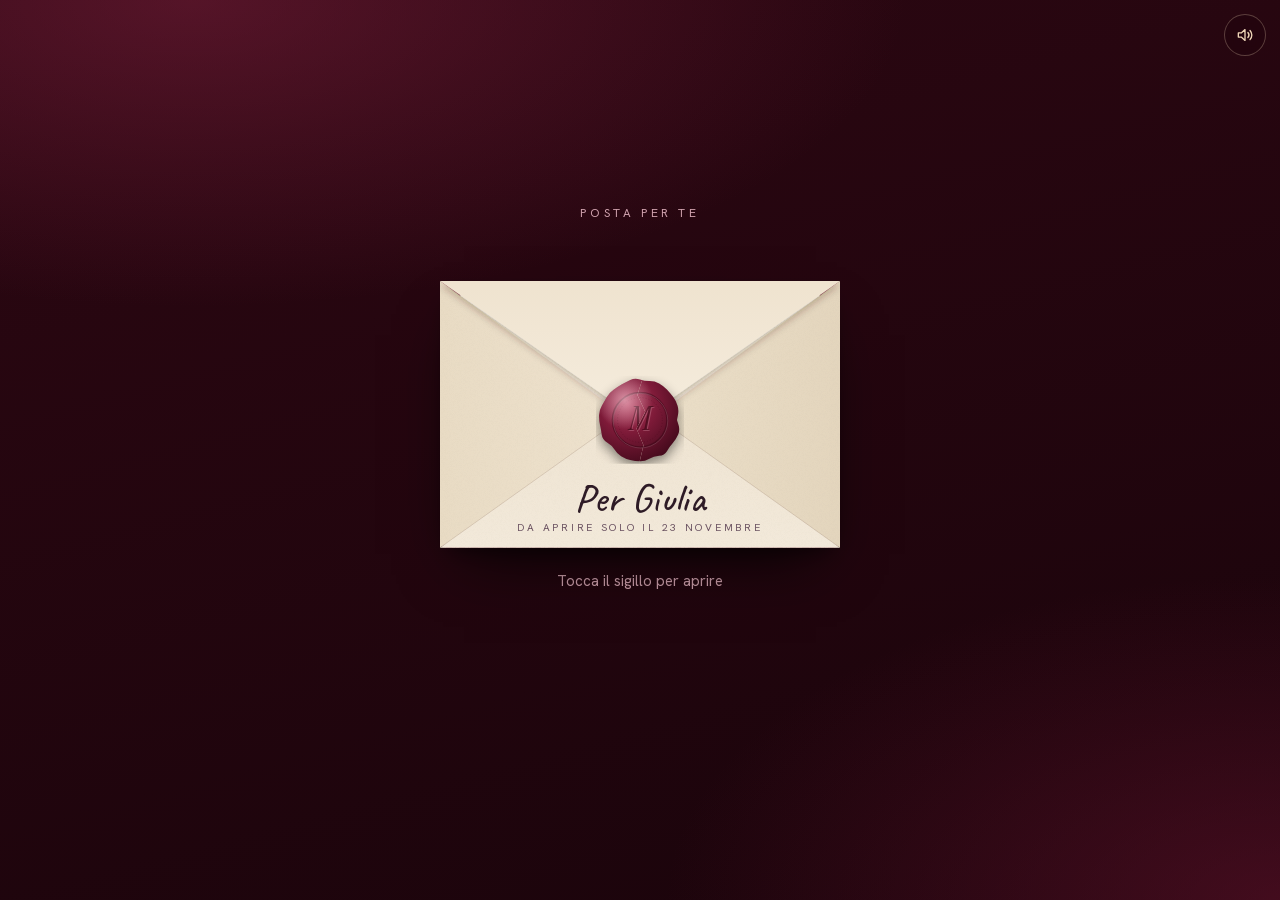
==== cartolina/index.html @ 6e70c39a "Pubblica La cartolina che si apre (prima meta: Santorini) Busta con ceralacca e conto alla rovescia," ====
<!doctype html>
<html lang="it">
<head>
<meta charset="utf-8">
<meta name="viewport" content="width=device-width,initial-scale=1,viewport-fit=cover">
<title>La cartolina che si apre</title>
<meta name="description" content="Una busta chiusa, con il tuo nome sopra. Si apre con un tocco, quando è il momento.">
<meta property="og:title" content="Per te, una busta chiusa">
<meta property="og:description" content="Dentro c'è una sorpresa. Si apre con un tocco, quando è il momento.">
<meta property="og:type" content="website">
<meta property="og:url" content="https://lindabs.github.io/lbs/cartolina/">
<meta property="og:image" content="https://lindabs.github.io/lbs/cartolina/anteprima.jpg">
<meta property="og:image:width" content="1200">
<meta property="og:image:height" content="630">
<meta name="twitter:card" content="summary_large_image">
<meta name="theme-color" content="#22050e">
<meta name="claude:viewport-fit-sides" content="cover">
<link rel="icon" href="data:image/svg+xml,%3Csvg%20xmlns%3D%22http%3A%2F%2Fwww.w3.org%2F2000%2Fsvg%22%20viewBox%3D%220%200%2064%2064%22%3E%3Ccircle%20cx%3D%2232%22%20cy%3D%2232%22%20r%3D%2228%22%20fill%3D%22%236b1430%22%2F%3E%3Ctext%20x%3D%2232%22%20y%3D%2242%22%20font-family%3D%22Georgia%2Cserif%22%20font-style%3D%22italic%22%20font-size%3D%2230%22%20fill%3D%22%23efd6b8%22%20text-anchor%3D%22middle%22%3EL%3C%2Ftext%3E%3C%2Fsvg%3E">
<style>[hidden]{display:none!important}img{max-width:100%}:root{padding-top:env(safe-area-inset-top,0px);padding-bottom:env(safe-area-inset-bottom,0px)}</style>
<!--
  LA CARTOLINA CHE SI APRE · un'esperienza di LBS
  Tutto ciò che si personalizza è nell'oggetto CARTOLINA, all'inizio dello script in fondo alla pagina.
  Prova del conto alla rovescia: aggiungi ?attesa all'indirizzo (es. .../cartolina/?attesa).
  I caratteri sono ospitati nella cartella caratteri/: la pagina non contatta nessun server esterno.
-->
</head>
<body>
<style>
/* Layout: un tavolo bordeaux su cui accadono tre scene, una alla volta: la busta con la ceralacca, il foglio degli indizi, la cartolina che si gira (e sotto, il taccuino del viaggio). Un solo aspetto, scuro e caldo, come gli altri lavori LBS. */
@font-face { font-family: "Instrument Serif"; font-style: normal; font-weight: 400; font-display: swap; src: url(caratteri/instrument-serif.woff2) format("woff2"); }
@font-face { font-family: "Instrument Serif"; font-style: italic; font-weight: 400; font-display: swap; src: url(caratteri/instrument-serif-corsivo.woff2) format("woff2"); }
@font-face { font-family: "Hanken Grotesk"; font-style: normal; font-weight: 400 600; font-display: swap; src: url(caratteri/hanken-grotesk.woff2) format("woff2"); }
@font-face { font-family: "Caveat"; font-style: normal; font-weight: 400 700; font-display: swap; src: url(caratteri/caveat.woff2) format("woff2"); }
@font-face { font-family: "Josefin Sans"; font-style: normal; font-weight: 300 700; font-display: swap; src: url(caratteri/josefin-sans.woff2) format("woff2"); }
@font-face { font-family: "GFS Didot"; font-style: normal; font-weight: 400; font-display: swap; src: url(caratteri/gfs-didot-greco.woff2) format("woff2"); unicode-range: U+0370-03FF, U+1F00-1FFF; }

:root {
  --tavolo: #22050e;
  --vino: #6b1430;
  --vino-hi: #8f2647;
  --champagne: #efd6b8;
  --avorio: #fbf1f2;
  --tenue: #cfa1ad;
  --carta: #f3e9d8;
  --carta-scura: #e4d5bd;
  --inchiostro: #2e1b26;
  --inchiostro-2: #6a5160;
  --timbro: #5a1a2c;
  --egeo: #1f4e9c;
  --f-display: "Instrument Serif", "Didot", Georgia, serif;
  --f-corpo: "Hanken Grotesk", "Helvetica Neue", Arial, sans-serif;
  --f-mano: "Caveat", "Segoe Print", "Bradley Hand", cursive;
  --f-manifesto: "Josefin Sans", "Futura", "Century Gothic", sans-serif;
  --f-greco: "GFS Didot", "Didot", Georgia, serif;
  --grana: none;
  color-scheme: dark;
}
* { box-sizing: border-box; }
html, body, main { height: 100%; }
html { background: var(--tavolo); }
body {
  margin: 0;
  background:
    radial-gradient(90% 55% at 15% 0%, rgba(143, 38, 71, .42), transparent 62%),
    radial-gradient(80% 60% at 100% 100%, rgba(107, 20, 48, .5), transparent 60%),
    linear-gradient(165deg, #2c0712 0%, #1a040b 100%) fixed,
    var(--tavolo);
  color: var(--avorio);
  font-family: var(--f-corpo);
  font-size: 17px;
  line-height: 1.55;
  -webkit-tap-highlight-color: transparent;
  overflow-x: hidden;
}
button { font: inherit; color: inherit; cursor: pointer; }
p { margin: 0; }
h1, h2, h3 { font-family: var(--f-display); font-weight: 400; margin: 0; line-height: 1.05; text-wrap: balance; }
.nascosto { position: absolute; width: 1px; height: 1px; overflow: hidden; clip: rect(0 0 0 0); white-space: nowrap; }
:focus-visible { outline: 2px solid var(--champagne); outline-offset: 4px; border-radius: 6px; }

/* ---------- Scene ---------- */
.scena {
  min-height: 100%;
  display: none;
  flex-direction: column; align-items: center; justify-content: center; gap: 22px;
  padding-left: max(16px, env(safe-area-inset-left, 0px));
  padding-right: max(16px, env(safe-area-inset-right, 0px));
  padding-block: 64px 40px;
  text-align: center;
}
.scena.attiva { display: flex; animation: entra .7s cubic-bezier(.2, .7, .2, 1) both; }
.scena.esce { animation: esce .45s ease-in both; }
@keyframes entra { from { opacity: 0; transform: translateY(18px); } }
@keyframes esce { to { opacity: 0; transform: translateY(-14px); } }

.occhiello { font-size: 12px; letter-spacing: .3em; text-transform: uppercase; color: var(--tenue); }
.suggerimento { font-size: 15px; color: var(--tenue); display: inline-flex; align-items: center; gap: 8px; min-height: 24px; }
.suggerimento svg { width: 18px; height: 18px; flex: none; }
.pulsa { animation: pulsa 2.4s ease-in-out infinite; }
@keyframes pulsa { 50% { opacity: .45; } }

/* Interruttore audio */
.audio {
  position: fixed; z-index: 30;
  top: calc(env(safe-area-inset-top, 0px) + 14px);
  right: calc(env(safe-area-inset-right, 0px) + 14px);
  width: 42px; height: 42px; border-radius: 50%;
  border: 1px solid rgba(239, 214, 184, .28); background: rgba(34, 5, 14, .55);
  display: grid; place-items: center; color: var(--champagne);
  -webkit-backdrop-filter: blur(6px); backdrop-filter: blur(6px);
}
.audio svg { width: 20px; height: 20px; }
.audio .off { display: none; }
.audio[aria-pressed="false"] .on { display: none; }
.audio[aria-pressed="false"] .off { display: block; }

/* ---------- Scena 1: la busta ---------- */
.busta-wrap { width: min(86vw, 400px); perspective: 1400px; margin-top: 4vh; }
.busta { position: relative; width: 100%; aspect-ratio: 3 / 2; transform-style: preserve-3d; }
.busta.trema { animation: trema .5s ease-in-out; }
@keyframes trema { 20% { transform: rotate(-1.6deg); } 40% { transform: rotate(1.4deg); } 60% { transform: rotate(-.9deg); } 80% { transform: rotate(.5deg); } }
.busta-fondo {
  position: absolute; inset: 0; border-radius: 5px;
  background:
    repeating-linear-gradient(45deg, rgba(239, 214, 184, .14) 0 2px, transparent 2px 9px),
    repeating-linear-gradient(-45deg, rgba(239, 214, 184, .14) 0 2px, transparent 2px 9px),
    linear-gradient(180deg, #7a1a37, #4d0c1f);
  box-shadow: 0 30px 60px -24px rgba(0, 0, 0, .85), 0 10px 20px -10px rgba(0, 0, 0, .6);
}
.lettera {
  position: absolute; left: 5%; right: 5%; top: 5%; height: 90%; z-index: 2;
  background: var(--grana), linear-gradient(180deg, #fbf5ea, var(--carta));
  border-radius: 3px; color: var(--inchiostro);
  display: grid; align-content: start; justify-items: center; padding-top: 9%;
  transition: transform 1s cubic-bezier(.3, .7, .2, 1);
  box-shadow: 0 -2px 8px rgba(0, 0, 0, .15);
}
.lettera strong { font-family: var(--f-display); font-style: italic; font-weight: 400; font-size: clamp(30px, 9vw, 40px); line-height: 1; }
.lettera span { font-size: 11px; letter-spacing: .28em; text-transform: uppercase; color: var(--inchiostro-2); margin-top: 8px; }
.busta-tasca, .lembo svg { position: absolute; inset: 0; width: 100%; height: 100%; overflow: visible; }
.busta-tasca { z-index: 3; }
.busta-nome {
  position: absolute; z-index: 4; left: 0; right: 0; bottom: 11%;
  font-family: var(--f-mano); font-size: clamp(30px, 9vw, 40px); line-height: 1; color: var(--inchiostro); font-weight: 500;
  transition: opacity .4s;
}
.busta-data {
  position: absolute; z-index: 4; left: 0; right: 0; bottom: 4.5%;
  font-size: 10.5px; letter-spacing: .26em; text-transform: uppercase; color: var(--inchiostro-2);
  transition: opacity .4s;
}
.busta-grana { position: absolute; inset: 0; z-index: 5; pointer-events: none; border-radius: 5px; background: var(--grana); mix-blend-mode: multiply; opacity: .55; }
.lembo { position: absolute; left: 0; right: 0; top: 0; height: 52%; z-index: 6; transform-origin: 50% 0; transform-style: preserve-3d; transition: transform .8s cubic-bezier(.5, 0, .25, 1); }
.lembo svg { backface-visibility: hidden; -webkit-backface-visibility: hidden; }
.lembo .retro-lembo { transform: rotateX(180deg); }
.busta.aperta .lembo { transform: rotateX(180deg); }
.busta.dentro .lembo { z-index: 1; }
.busta.dentro .busta-nome, .busta.dentro .busta-data { opacity: 0; }
.busta.esce .lettera { transform: translateY(-62%); }
.sigillo {
  position: absolute; z-index: 8; left: 50%; top: 52%; width: 22%; aspect-ratio: 1;
  transform: translate(-50%, -50%); border: 0; padding: 0; background: none; border-radius: 50%;
}
.sigillo .meta-s { position: absolute; inset: 0; transition: transform .7s cubic-bezier(.4, 0, .6, 1), opacity .7s; }
.sigillo .meta-s svg { width: 100%; height: 100%; display: block; filter: drop-shadow(0 5px 6px rgba(0, 0, 0, .45)); }
.sigillo .sx { clip-path: polygon(0 0, 54% 0, 47% 22%, 56% 41%, 46% 60%, 54% 79%, 49% 100%, 0 100%); }
.sigillo .dx { clip-path: polygon(54% 0, 100% 0, 100% 100%, 49% 100%, 54% 79%, 46% 60%, 56% 41%, 47% 22%); }
.sigillo:not(:disabled):hover .meta-s, .sigillo:focus-visible .meta-s { transform: scale(1.04); }
.sigillo.rotto .sx { transform: translate(-30%, 60%) rotate(-28deg); opacity: 0; }
.sigillo.rotto .dx { transform: translate(30%, 70%) rotate(24deg); opacity: 0; }
.sigillo.trema { animation: sigillo-no .45s ease-in-out; }
@keyframes sigillo-no { 25% { transform: translate(-50%, -50%) rotate(-9deg); } 75% { transform: translate(-50%, -50%) rotate(7deg); } }
.busta-sotto { min-height: 150px; display: grid; justify-items: center; align-content: start; gap: 12px; }
.attesa { display: grid; gap: 14px; justify-items: center; }
.attesa-titolo { font-family: var(--f-display); font-style: italic; font-size: 26px; color: var(--champagne); }
.conto { display: flex; gap: 6px; font-variant-numeric: tabular-nums; }
.conto div { display: grid; gap: 2px; min-width: 64px; }
.conto b { font-family: var(--f-display); font-weight: 400; font-size: 42px; line-height: 1; color: var(--avorio); }
.conto small { font-size: 10.5px; letter-spacing: .24em; text-transform: uppercase; color: var(--tenue); }
.conto i { font-style: normal; font-family: var(--f-display); font-size: 34px; color: rgba(239, 214, 184, .35); align-self: start; line-height: 1.1; }
.attesa-nota { max-width: 30ch; font-size: 15px; color: var(--tenue); text-wrap: balance; min-height: 3em; }

/* ---------- Scena 2: il foglio degli indizi ---------- */
.foglio {
  position: relative; width: min(100%, 440px);
  background: var(--grana), linear-gradient(180deg, #fbf5ea, var(--carta));
  color: var(--inchiostro); border-radius: 4px;
  padding: 30px 24px 26px;
  box-shadow: 0 30px 60px -28px rgba(0, 0, 0, .85), 0 2px 0 rgba(255, 255, 255, .5) inset;
  display: grid; grid-template-columns: minmax(0, 1fr); gap: 18px; justify-items: center;
}
.foglio .occhiello { color: var(--inchiostro-2); }
.foglio h2 { font-size: clamp(34px, 10vw, 46px); }
.foglio p { max-width: 34ch; text-wrap: pretty; }
.foglio .testo-grande { font-family: var(--f-display); font-size: 22px; line-height: 1.3; }
.tappe { display: flex; gap: 8px; justify-content: center; }
.tappe span { width: 9px; height: 9px; border-radius: 50%; border: 1px solid var(--inchiostro-2); transition: background .4s, transform .4s; }
.tappe span.fatta { background: var(--vino); border-color: var(--vino); }
.tappe span.ora { transform: scale(1.35); border-color: var(--vino); }
.passo { display: grid; gap: 18px; justify-items: center; width: 100%; }
.passo.entra { animation: entra .6s cubic-bezier(.2, .7, .2, 1) both; }
.svela { display: grid; gap: 8px; justify-items: center; opacity: 0; transform: translateY(8px); transition: opacity .7s, transform .7s; min-height: 4.6em; }
.svela.visto { opacity: 1; transform: none; }
.svela .nota { font-size: 14px; color: var(--inchiostro-2); font-style: italic; }
.btn {
  border: 0; border-radius: 999px; padding: 14px 26px; min-height: 48px;
  background: linear-gradient(115deg, #4d0c1f, var(--vino) 40%, var(--vino-hi) 60%, #5a1026);
  color: var(--champagne); font-weight: 500; letter-spacing: .02em;
  box-shadow: 0 10px 24px -12px rgba(60, 8, 22, .9), 0 1px 0 rgba(255, 220, 232, .25) inset;
  transition: transform .2s, opacity .4s;
}
.btn:active { transform: scale(.97); }
.btn:disabled { opacity: 0; pointer-events: none; }
.btn-testo { border: 0; background: none; padding: 8px 6px; font-size: 14px; color: var(--inchiostro-2); text-decoration: underline; text-underline-offset: 4px; text-decoration-thickness: 1px; }
.scena .btn-testo { color: var(--tenue); }
.foglio .btn-testo { color: var(--inchiostro-2); }

/* Profumo: la carta da strofinare */
.gratta { position: relative; width: 100%; height: 150px; border-radius: 6px; overflow: hidden; background: linear-gradient(180deg, #fff8e8, #f6ecd3); box-shadow: inset 0 0 0 1px rgba(46, 27, 38, .12); }
.gratta-sotto { position: absolute; inset: 0; display: grid; place-items: center; padding: 12px; font-family: var(--f-display); font-style: italic; font-size: 30px; line-height: 1.1; color: var(--vino); text-wrap: balance; }
.gratta canvas { position: absolute; inset: 0; width: 100%; height: 100%; touch-action: none; cursor: grab; transition: opacity .8s; }
.gratta.finito canvas { opacity: 0; pointer-events: none; }

/* Suono: il cerchio da toccare */
.ascolta { position: relative; width: 150px; height: 150px; border-radius: 50%; border: 0; padding: 0; background: radial-gradient(circle at 38% 32%, #2f63b4, var(--egeo) 55%, #12306a); color: #fbf1e3; display: grid; place-items: center; box-shadow: 0 16px 30px -14px rgba(18, 48, 106, .9); }
.ascolta svg { width: 54px; height: 54px; }
.ascolta .onda { position: absolute; inset: 0; border-radius: 50%; border: 2px solid rgba(31, 78, 156, .5); opacity: 0; pointer-events: none; }
.ascolta.suona .onda { animation: onda 2.4s ease-out infinite; }
.ascolta.suona .onda:nth-child(2) { animation-delay: .8s; }
.ascolta.suona .onda:nth-child(3) { animation-delay: 1.6s; }
@keyframes onda { from { transform: scale(1); opacity: .9; } to { transform: scale(1.45); opacity: 0; } }
.ascolta-nota { font-size: 13px; color: var(--inchiostro-2); }

/* Colore: il ventaglio di campioni */
.ventaglio { position: relative; width: 100%; height: 230px; border: 0; background: none; padding: 0; }
.campione {
  position: absolute; left: 50%; bottom: 8px; width: 96px; height: 184px; margin-left: -48px;
  background: #fffaf0; border-radius: 6px; padding: 6px 6px 0;
  box-shadow: 0 8px 18px -8px rgba(46, 27, 38, .55), 0 0 0 1px rgba(46, 27, 38, .08);
  transform-origin: 50% 92%;
  transition: transform .9s cubic-bezier(.3, 1.3, .4, 1);
  display: grid; grid-template-rows: 1fr auto;
}
.campione i { display: block; border-radius: 3px; }
.campione span { font-size: 11px; line-height: 1.25; letter-spacing: .06em; color: var(--inchiostro); padding: 8px 2px 10px; text-align: left; }
.campione span small { display: block; font-size: 9px; letter-spacing: .18em; text-transform: uppercase; color: var(--inchiostro-2); }
.ventaglio .campione:nth-child(1) { transform: rotate(-3deg); }
.ventaglio .campione:nth-child(2) { transform: rotate(1deg); }
.ventaglio .campione:nth-child(3) { transform: rotate(4deg); }
.ventaglio.aperto .campione:nth-child(1) { transform: translateX(-94px) translateY(4px) rotate(-13deg); }
.ventaglio.aperto .campione:nth-child(2) { transform: translateY(-10px) rotate(0deg); }
.ventaglio.aperto .campione:nth-child(3) { transform: translateX(94px) translateY(4px) rotate(13deg); }

/* Parola: la tessera che si gira */
.tessera-wrap { perspective: 900px; width: min(100%, 290px); }
.tessera { position: relative; width: 100%; aspect-ratio: 290 / 170; border: 0; padding: 0; background: none; transform-style: preserve-3d; transition: transform .9s cubic-bezier(.45, .05, .2, 1); }
.tessera.girata { transform: rotateY(180deg); }
.tessera > div { position: absolute; inset: 0; backface-visibility: hidden; -webkit-backface-visibility: hidden; border-radius: 8px; display: grid; place-content: center; gap: 6px; padding: 14px; }
.tessera .t-fronte { background: var(--egeo); color: #fbf1e3; box-shadow: inset 0 0 0 5px var(--egeo), inset 0 0 0 6px rgba(251, 241, 227, .6), 0 14px 26px -14px rgba(18, 48, 106, .9); }
.tessera .t-fronte strong { font-family: var(--f-greco); font-weight: 400; font-size: 46px; line-height: 1; }
.tessera .t-fronte small { font-size: 11px; letter-spacing: .24em; text-transform: uppercase; opacity: .8; }
.tessera .t-retro { transform: rotateY(180deg); background: #fffaf0; color: var(--inchiostro); box-shadow: inset 0 0 0 1px rgba(46, 27, 38, .15), 0 14px 26px -14px rgba(46, 27, 38, .6); }
.tessera .t-retro strong { font-family: var(--f-display); font-style: italic; font-weight: 400; font-size: 34px; line-height: 1; color: var(--egeo); }
.tessera .t-retro small { font-size: 11px; letter-spacing: .2em; text-transform: uppercase; color: var(--inchiostro-2); }
.tessera .t-retro em { font-style: normal; font-size: 15px; line-height: 1.4; max-width: 28ch; }

/* Indovina */
.indovina { display: grid; gap: 12px; width: 100%; justify-items: center; }
.indovina form { display: flex; gap: 8px; width: 100%; align-items: end; }
.indovina input {
  flex: 1; width: 0; min-width: 0; font: inherit; font-family: var(--f-mano); font-size: 28px; color: var(--inchiostro);
  background: transparent; border: 0; border-bottom: 1.5px solid var(--inchiostro-2); padding: 4px 2px; border-radius: 0;
}
.indovina input::placeholder { color: rgba(106, 81, 96, .55); }
.indovina input:focus { outline: none; border-bottom-color: var(--vino); }
.indovina .btn { padding: 10px 20px; min-height: 44px; }
.esito { min-height: 3em; font-family: var(--f-display); font-size: 21px; line-height: 1.25; color: var(--vino); text-wrap: balance; }

/* ---------- Scena 3: la cartolina ---------- */
#s-cartolina { justify-content: flex-start; padding-top: 70px; }
.cartolina-wrap { width: min(86vw, 400px, calc((100svh - 210px) * .7)); min-width: 240px; perspective: 1700px; }
.cartolina {
  position: relative; width: 100%; aspect-ratio: 7 / 10; transform-style: preserve-3d;
  transform: rotateZ(-1.2deg) rotateY(var(--ry, 0deg));
  transition: transform 1.05s cubic-bezier(.45, .05, .2, 1);
  touch-action: pan-y; cursor: pointer; user-select: none; -webkit-user-select: none;
}
.cartolina.cade { animation: cade 1s cubic-bezier(.2, .8, .25, 1) both; }
@keyframes cade { from { opacity: 0; transform: translateY(-60px) rotateZ(-9deg) scale(1.08); } }
.faccia {
  position: absolute; inset: 0; border-radius: 6px; overflow: hidden; container-type: inline-size;
  backface-visibility: hidden; -webkit-backface-visibility: hidden;
  box-shadow: 0 34px 60px -26px rgba(0, 0, 0, .9), 0 10px 20px -10px rgba(0, 0, 0, .6);
}
.fronte { transform: rotateY(180deg); background: #f4ead6; padding: 3.4cqw; }
.fronte svg { display: block; width: 100%; height: 100%; border-radius: 2px; }
.grana { position: absolute; inset: 0; pointer-events: none; background: var(--grana); mix-blend-mode: multiply; opacity: .5; }

.retro { background: var(--grana), linear-gradient(170deg, #f8f0e1, #efe2cb); color: var(--inchiostro); }
.r-testa { position: absolute; left: 6cqw; top: 6.5cqw; text-align: left; }
.r-testa b { display: block; font-family: var(--f-manifesto); font-weight: 600; font-size: 3.6cqw; letter-spacing: .32em; color: var(--timbro); }
.r-testa small { display: block; font-size: 2.3cqw; letter-spacing: .2em; text-transform: uppercase; color: var(--inchiostro-2); margin-top: .8cqw; }
.r-casella { position: absolute; top: 5.5cqw; right: 6cqw; width: 20cqw; height: 25cqw; border: .35cqw dashed rgba(106, 81, 96, .45); display: grid; place-items: center; font-size: 2cqw; letter-spacing: .16em; text-transform: uppercase; color: rgba(106, 81, 96, .7); }
.r-francobollo { position: absolute; top: 4.5cqw; right: 5cqw; width: 22cqw; opacity: 0; transform: translateY(-14cqw) rotate(-14deg) scale(1.3); filter: drop-shadow(0 .6cqw .8cqw rgba(46, 27, 38, .3)); }
.r-timbro { position: absolute; top: 15cqw; right: 2cqw; width: 54cqw; opacity: 0; transform: scale(1.25); mix-blend-mode: multiply; }
.retro.scritto .r-francobollo { animation: posa .7s .2s cubic-bezier(.3, 1.4, .5, 1) both; }
.retro.scritto .r-timbro { animation: timbra .35s 1.15s cubic-bezier(.5, 0, .3, 1) both; }
@keyframes posa { to { opacity: 1; transform: rotate(2.5deg); } }
@keyframes timbra { to { opacity: .82; transform: rotate(-7deg); } }
.r-messaggio {
  position: absolute; left: 6cqw; right: 6cqw; top: 40cqw; height: 61cqw; overflow: hidden;
  font-family: var(--f-mano); font-weight: 500; font-size: 6cqw; line-height: 1.22; text-align: left; color: #2a2550;
}
.r-messaggio p + p { margin-top: .5em; }
.r-messaggio .firma { text-align: right; font-weight: 700; }
.r-messaggio .pa { opacity: 0; display: inline-block; transform: translateY(.15em); filter: blur(2px); }
.retro.scritto .r-messaggio .pa { animation: scrivi .45s calc(1.7s + var(--i) * 55ms) ease-out forwards; }
@keyframes scrivi { to { opacity: 1; transform: none; filter: none; } }
.r-linea { position: absolute; left: 6cqw; right: 6cqw; top: 105cqw; border-top: .3cqw solid rgba(106, 81, 96, .3); }
.r-indirizzo { position: absolute; right: 6cqw; left: 34cqw; top: 108cqw; display: grid; gap: 0; text-align: left; }
.r-indirizzo span { font-family: var(--f-mano); font-size: 5.6cqw; line-height: 1.5; border-bottom: .3cqw dotted rgba(106, 81, 96, .5); color: #2a2550; white-space: nowrap; overflow: hidden; text-overflow: ellipsis; }
.r-via { position: absolute; left: 6cqw; top: 110cqw; width: 22cqw; font-size: 2.1cqw; letter-spacing: .16em; text-transform: uppercase; color: var(--inchiostro-2); text-align: left; line-height: 1.5; }
.r-via b { display: block; font-family: var(--f-manifesto); font-weight: 600; font-size: 2.6cqw; letter-spacing: .22em; color: var(--egeo); border: .3cqw solid var(--egeo); padding: .8cqw 1.2cqw .4cqw; margin-bottom: 1.4cqw; width: max-content; }

/* Illustrazione: stati animati */
.scena-svg * { transform-box: view-box; }
.scena-svg .cielo-sera, .scena-svg .stella, .scena-svg .lampione { opacity: 0; }
.scena-svg .cl { fill: #fbf3e4; transition: fill 9s 2s; }
.scena-svg .cs { fill: #cbc0d6; transition: fill 9s 2s; }
.scena-svg .w { fill: #4d3c56; transition: fill 1.2s var(--d, 0s); }
.scena-svg .nv { fill: #fde4c8; transition: fill 12s 1s; }
.scena-svg .nv2 { fill: #f4bda0; transition: fill 12s 1s; }
.scena-svg .isola { fill: #8a6f98; transition: fill 12s; }
.scena-svg .titolo { opacity: 0; transform: translateY(14px); }
.scena-svg .sole { transition: transform 22s cubic-bezier(.3, 0, .6, 1); }
.scena-svg .riflesso { transition: opacity 16s 4s; }
.vivo .scena-svg .titolo { animation: titolo 1.6s .6s cubic-bezier(.2, .7, .2, 1) forwards; }
.vivo .scena-svg .sottotitolo { animation-delay: 1.1s; }
@keyframes titolo { to { opacity: 1; transform: none; } }
.sera .scena-svg .cielo-sera { opacity: 1; transition: opacity 16s 1s linear; }
.sera .scena-svg .sole { transform: translateY(78px); }
.sera .scena-svg .riflesso { opacity: .35; }
.sera .scena-svg .cl { fill: #f1d6cf; }
.sera .scena-svg .cs { fill: #9e8db4; }
.sera .scena-svg .w { fill: #ffd27a; }
.sera .scena-svg .nv { fill: #f0a1a6; }
.sera .scena-svg .nv2 { fill: #c56a86; }
.sera .scena-svg .isola { fill: #4f3f6c; }
.sera .scena-svg .lampione { opacity: 1; transition: opacity 1.4s var(--d, 6s); }
.sera .scena-svg .stella { opacity: .9; transition: opacity 3s var(--d, 10s); }
.vivo .scena-svg .stella { animation: brilla 3.2s var(--t, 0s) ease-in-out infinite; }
@keyframes brilla { 50% { fill-opacity: .3; } }
.scena-svg .pale { transform-origin: 98px 404px; }
.vivo .scena-svg .pale { animation: gira 14s linear infinite; }
@keyframes gira { to { transform: rotate(360deg); } }
.vivo .scena-svg .nuvole-a { animation: deriva 46s ease-in-out infinite alternate; }
.vivo .scena-svg .nuvole-b { animation: deriva 60s ease-in-out infinite alternate-reverse; }
@keyframes deriva { from { transform: translateX(-30px); } to { transform: translateX(40px); } }
.vivo .scena-svg .onde-1 { animation: onde 5.5s ease-in-out infinite alternate; }
.vivo .scena-svg .onde-2 { animation: onde 7s ease-in-out infinite alternate-reverse; }
@keyframes onde { from { transform: translateX(-7px); } to { transform: translateX(8px); } }
.vivo .scena-svg .scintilla { animation: scintilla 2.2s var(--t, 0s) ease-in-out infinite; }
@keyframes scintilla { 50% { opacity: .25; } }
.vivo .scena-svg .barca { animation: naviga 80s linear infinite; }
@keyframes naviga { from { transform: translateX(0); } to { transform: translateX(-420px); } }
.vivo .scena-svg .uccelli { animation: vola 26s linear infinite; }
@keyframes vola { from { transform: translate(-60px, 10px); } to { transform: translate(380px, -40px); } }
.scena-svg .campana-b { transform-origin: 236px 429px; }
.suona .scena-svg .campana-b { animation: dondola 1.1s ease-in-out 6; }
@keyframes dondola { 25% { transform: rotate(18deg); } 75% { transform: rotate(-18deg); } }
.scena-svg .ramo { transform-origin: 700px 0; }
.vivo .scena-svg .ramo { animation: ramo 7s ease-in-out infinite alternate; }
@keyframes ramo { from { transform: rotate(-1.2deg); } to { transform: rotate(1.6deg); } }

.cartolina-sotto { display: grid; justify-items: center; gap: 10px; min-height: 64px; }
.giro-icona { animation: oscilla 2.6s ease-in-out infinite; }
@keyframes oscilla { 50% { transform: rotateY(180deg); } }

/* Taccuino del viaggio */
.taccuino {
  width: min(100%, 460px); text-align: left; margin-top: 18px;
  background: var(--grana), linear-gradient(180deg, #fbf5ea, var(--carta));
  color: var(--inchiostro); border-radius: 4px; padding: 30px 24px;
  box-shadow: 0 30px 60px -28px rgba(0, 0, 0, .85);
  display: grid; gap: 26px; position: relative;
}
.taccuino.entra { animation: entra .9s cubic-bezier(.2, .7, .2, 1) both; }
.taccuino .occhiello { color: var(--inchiostro-2); }
.taccuino h2 { font-size: clamp(34px, 9.5vw, 44px); margin-top: 6px; }
.taccuino h3 { font-family: var(--f-corpo); font-size: 12px; font-weight: 600; letter-spacing: .26em; text-transform: uppercase; color: var(--vino); margin-bottom: 10px; }
.date { display: grid; grid-template-columns: 1fr 1fr; gap: 12px; }
.date > div { border-top: 1px solid rgba(106, 81, 96, .3); padding-top: 10px; }
.date small { display: block; font-size: 11px; letter-spacing: .22em; text-transform: uppercase; color: var(--inchiostro-2); }
.date b { display: block; font-family: var(--f-display); font-weight: 400; font-size: 23px; line-height: 1.15; }
.date span { display: block; font-size: 14px; color: var(--inchiostro-2); margin-top: 4px; }
.valigia { list-style: none; margin: 0; padding: 0; display: grid; gap: 8px; }
.valigia li { display: grid; grid-template-columns: 18px 1fr; gap: 10px; align-items: start; font-size: 16px; line-height: 1.4; }
.valigia li::before { content: ""; width: 13px; height: 13px; margin-top: 4px; border: 1.4px solid var(--inchiostro-2); border-radius: 2px; }
.programma { list-style: none; margin: 0; padding: 0; display: grid; gap: 14px; }
.programma li { display: grid; grid-template-columns: 86px 1fr; gap: 12px; align-items: baseline; }
.programma b { font-family: var(--f-display); font-style: italic; font-weight: 400; font-size: 20px; line-height: 1.1; color: var(--vino); }
.programma b small { display: block; font-family: var(--f-corpo); font-style: normal; font-size: 11px; letter-spacing: .16em; text-transform: uppercase; color: var(--inchiostro-2); margin-top: 3px; }
.programma span { font-size: 16px; line-height: 1.45; }
.chiusa { font-family: var(--f-mano); font-size: 26px; line-height: 1.2; color: #2a2550; }
.finale { display: grid; justify-items: center; gap: 10px; text-align: center; padding-top: 6px; position: relative; }
.ci-sto {
  display: inline-grid; place-items: center; text-decoration: none;
  font-family: var(--f-display); font-style: italic; font-size: 34px; line-height: 1;
  padding: 18px 46px 20px; border-radius: 999px; color: var(--champagne);
  background:
    radial-gradient(60% 90% at 30% 20%, rgba(255, 220, 232, .28), transparent 60%),
    linear-gradient(112deg, #3b0918 0%, #6c1530 26%, #94294a 42%, #5d1026 60%, #7d1b38 78%, #3a0816 100%);
  box-shadow: 0 16px 30px -14px rgba(60, 8, 22, .95), 0 1px 0 rgba(255, 220, 232, .25) inset;
  transition: transform .2s;
}
.ci-sto:active { transform: scale(.97); }
.finale small { font-size: 13px; color: var(--inchiostro-2); max-width: 30ch; }
.timbro-ok {
  position: absolute; right: 2%; top: -26px; width: 120px; height: 120px; pointer-events: none;
  opacity: 0; transform: scale(1.6) rotate(-14deg); mix-blend-mode: multiply;
}
.timbro-ok.su { animation: ok .38s cubic-bezier(.5, 0, .3, 1) forwards; }
@keyframes ok { to { opacity: .85; transform: scale(1) rotate(-12deg); } }

.credito { font-size: 13px; color: var(--tenue); display: grid; gap: 6px; justify-items: center; padding-top: 18px; }
.credito a { color: var(--champagne); }

@media (max-width: 360px) {
  .conto div { min-width: 52px; }
  .conto b { font-size: 34px; }
  .programma li { grid-template-columns: 1fr; gap: 2px; }
}
@media (prefers-reduced-motion: reduce) {
  *, *::before, *::after { animation-duration: .01s !important; animation-delay: 0s !important; animation-iteration-count: 1 !important; transition-duration: .01s !important; transition-delay: 0s !important; }
  .retro.scritto .r-messaggio .pa { animation-delay: 0s !important; }
}
</style>

<button class="audio" id="audio" type="button" aria-pressed="true" aria-label="Suoni attivi: tocca per spegnerli">
  <svg class="on" viewBox="0 0 24 24" fill="none" stroke="currentColor" stroke-width="1.6" stroke-linecap="round" stroke-linejoin="round" aria-hidden="true"><path d="M4 9.5h3.5L12 5.5v13l-4.5-4H4z"/><path d="M15.5 9a4.5 4.5 0 0 1 0 6"/><path d="M18 6.5a8 8 0 0 1 0 11"/></svg>
  <svg class="off" viewBox="0 0 24 24" fill="none" stroke="currentColor" stroke-width="1.6" stroke-linecap="round" stroke-linejoin="round" aria-hidden="true"><path d="M4 9.5h3.5L12 5.5v13l-4.5-4H4z"/><path d="M16 9.5l5 5M21 9.5l-5 5"/></svg>
</button>

<!-- Scena 1 · La busta -->
<main>
<section class="scena attiva" id="s-busta" aria-label="La busta">
  <p class="occhiello">Posta per te</p>
  <div class="busta-wrap">
    <div class="busta" id="busta">
      <div class="busta-fondo"></div>
      <div class="lettera" aria-hidden="true"><strong>Si parte.</strong></div>
      <svg class="busta-tasca" viewBox="0 0 300 200" preserveAspectRatio="none" aria-hidden="true">
        <defs>
          <linearGradient id="tasca-l" x1="0" x2="1"><stop offset="0" stop-color="#e9dcc5"/><stop offset="1" stop-color="#efe3cf"/></linearGradient>
          <linearGradient id="tasca-r" x1="1" x2="0"><stop offset="0" stop-color="#e4d6be"/><stop offset="1" stop-color="#ece0ca"/></linearGradient>
          <linearGradient id="tasca-b" x1="0" y1="1" x2="0" y2="0"><stop offset="0" stop-color="#f3eadb"/><stop offset="1" stop-color="#efe4d2"/></linearGradient>
        </defs>
        <path d="M0 0 L148 108 Q150 110 148 112 L0 200 Z" fill="url(#tasca-l)"/>
        <path d="M300 0 L152 108 Q150 110 152 112 L300 200 Z" fill="url(#tasca-r)"/>
        <path d="M0 200 L146 96 Q150 93 154 96 L300 200 Z" fill="url(#tasca-b)"/>
        <path d="M0 200 L146 96 Q150 93 154 96 L300 200" fill="none" stroke="rgba(110,80,60,.18)" stroke-width="1" vector-effect="non-scaling-stroke"/>
      </svg>
      <div class="busta-nome" id="busta-nome"></div>
      <div class="busta-data" id="busta-data"></div>
      <div class="busta-grana"></div>
      <div class="lembo" aria-hidden="true">
        <svg viewBox="0 0 300 120" preserveAspectRatio="none">
          <defs>
            <linearGradient id="lembo-f" x1="0" y1="0" x2="0" y2="1"><stop offset="0" stop-color="#efe3cf"/><stop offset="1" stop-color="#f5ecdd"/></linearGradient>
            <filter id="ombra-lembo" x="-10%" y="-10%" width="120%" height="140%"><feDropShadow dx="0" dy="3" stdDeviation="3" flood-color="#3a1a10" flood-opacity=".28"/></filter>
          </defs>
          <path d="M0 0 H300 L156 116 Q150 121 144 116 Z" fill="url(#lembo-f)" filter="url(#ombra-lembo)"/>
        </svg>
        <svg class="retro-lembo" viewBox="0 0 300 120" preserveAspectRatio="none">
          <defs>
            <pattern id="fodera" width="9" height="9" patternUnits="userSpaceOnUse" patternTransform="rotate(45)"><rect width="9" height="9" fill="#6b1430"/><rect width="2" height="9" fill="rgba(239,214,184,.18)"/></pattern>
          </defs>
          <path d="M0 0 H300 L156 116 Q150 121 144 116 Z" fill="url(#fodera)"/>
        </svg>
      </div>
      <button class="sigillo" id="sigillo" type="button" aria-label="Rompi il sigillo e apri la busta">
        <span class="meta-s sx" id="sigillo-sx"></span>
        <span class="meta-s dx" id="sigillo-dx"></span>
      </button>
    </div>
  </div>
  <div class="busta-sotto" id="busta-sotto" aria-live="polite">
    <p class="suggerimento pulsa" id="tocca-sigillo">Tocca il sigillo per aprire</p>
    <div class="attesa" id="attesa" hidden>
      <p class="attesa-titolo">Non ancora</p>
      <div class="conto" id="conto" role="timer" aria-label="Tempo che manca all'apertura">
        <div><b data-u="g">0</b><small>giorni</small></div><i>·</i>
        <div><b data-u="h">00</b><small>ore</small></div><i>·</i>
        <div><b data-u="m">00</b><small>minuti</small></div><i>·</i>
        <div><b data-u="s">00</b><small>secondi</small></div>
      </div>
      <p class="attesa-nota" id="attesa-nota"></p>
    </div>
  </div>
</section>

<!-- Scena 2 · Gli indizi -->
<section class="scena" id="s-indizi" aria-label="Gli indizi">
  <div class="foglio" id="foglio">
    <div class="tappe" id="tappe" aria-hidden="true"></div>
    <div class="passo" id="passo" aria-live="polite"></div>
  </div>
</section>

<!-- Scena 3 · La cartolina -->
<section class="scena" id="s-cartolina" aria-label="La cartolina">
  <div class="cartolina-wrap">
    <div class="cartolina" id="cartolina" role="button" tabindex="0" aria-label="Cartolina: tocca per girarla">
      <div class="faccia retro" id="retro">
        <div class="r-testa"><b>CARTOLINA POSTALE</b><small id="r-sotto">Carte postale · Post card</small></div>
        <div class="r-casella">Francobollo</div>
        <div class="r-francobollo" id="r-francobollo"></div>
        <div class="r-timbro" id="r-timbro"></div>
        <div class="r-messaggio" id="r-messaggio"></div>
        <div class="r-linea"></div>
        <div class="r-via" id="r-via"></div>
        <div class="r-indirizzo" id="r-indirizzo"></div>
      </div>
      <div class="faccia fronte" id="fronte">
        <div id="illustrazione" style="height:100%"></div>
        <div class="grana"></div>
      </div>
    </div>
  </div>
  <div class="cartolina-sotto">
    <p class="suggerimento" id="cartolina-hint" aria-live="polite"></p>
  </div>

  <article class="taccuino" id="taccuino" hidden>
    <div>
      <p class="occhiello">Il viaggio, in breve</p>
      <h2 id="t-titolo"></h2>
    </div>
    <div class="date" id="t-date"></div>
    <div><h3>In valigia</h3><ul class="valigia" id="t-valigia"></ul></div>
    <div><h3>Il programma</h3><ol class="programma" id="t-programma"></ol></div>
    <p class="chiusa" id="t-nota"></p>
    <div class="finale">
      <a class="ci-sto" id="ci-sto" href="#">Ci sto!</a>
      <small id="ci-sto-nota"></small>
      <svg class="timbro-ok" id="timbro-ok" viewBox="0 0 120 120" aria-hidden="true"></svg>
    </div>
  </article>

  <footer class="credito">
    <button class="btn-testo" id="ricomincia" type="button" hidden>Rivivi la sorpresa dall'inizio</button>
    <p>Una cartolina di <a href="https://lindabs.github.io/lbs/" target="_blank" rel="noopener">LBS</a> · nessun cookie, nessun tracciamento</p>
  </footer>
</section>
</main>

<script>
/* =====================================================================
   PERSONALIZZAZIONE
   Tutto ciò che cambia da una cartolina all'altra sta qui.
   Le date si scrivono AAAA-MM-GG. Il numero WhatsApp va con il prefisso
   internazionale, solo cifre (es. "393331234567"); lasciato vuoto,
   WhatsApp chiede a chi mandare la risposta.
   ===================================================================== */
const CARTOLINA = {
  per: "Giulia",
  da: "Marco",
  iniziale: "M",                     // la lettera impressa nella ceralacca
  apertura: "2026-11-23",            // da quando si può aprire la busta ("" = subito)
  meta: "santorini",                 // una delle mete illustrate (vedi METE più sotto)

  biglietto: "Dove, per ora, resta un segreto. Ti lascio quattro indizi da scoprire uno alla volta. Prenditi il tempo che serve: il viaggio comincia qui.",

  indizi: [
    { tipo: "profumo", titolo: "Un profumo",
      segreto: "Limoni, fichi e salsedine",
      testo: "Sa di limoni appena colti, di fichi lasciati al sole e di vento che arriva dal mare.",
      nota: "Lo schermo non profuma, lo sappiamo. Qui serve un po' di immaginazione." },
    { tipo: "suono", titolo: "Un suono",
      suoni: ["mare", "campane"],      // disponibili: mare, campane, tram
      testo: "Onde che vanno e vengono e, lontana, una campana che chiama la sera." },
    { tipo: "colore", titolo: "Tre colori",
      colori: [
        { nome: "Bianco calce", hex: "#f6f1e7" },
        { nome: "Blu cupola", hex: "#1f4e9c" },
        { nome: "Rosa buganvillea", hex: "#c8467a" } ],
      testo: "Muri bianchissimi, cupole blu e fiori che scavalcano i cancelli. Il resto lo fa la luce." },
    { tipo: "parola", titolo: "Una parola",
      parola: "μεράκι", traslitterazione: "meráki", pronuncia: "me-RÀ-ki",
      significato: "Fare qualcosa con anima e amore, lasciandoci dentro un pezzo di sé.",
      testo: "È il modo in cui ho preparato questo viaggio." }
  ],

  indovina: {
    attivo: true,
    giuste: ["santorini", "santorino", "oia", "thira", "thera", "fira"],
    vicine: ["grecia", "cicladi", "isola greca", "isole greche", "egeo", "mykonos", "creta", "naxos", "paros", "milos"],
    giusta: "Centro. Complimenti per il fiuto: la cartolina conferma.",
    vicina: "Fuochino: il paese è quello giusto, manca l'isola.",
    sbagliate: ["Acqua. Bella idea, però: tienila per il prossimo viaggio.", "Non lì. Però ci stai girando intorno.", "No, ma l'entusiasmo è quello giusto."]
  },

  messaggio: [
    "Giulia,",
    "tre anni fa mi hai detto che sognavi un tramonto vero, di quelli che la gente applaude. Ho controllato: a Oia lo fanno davvero.",
    "Quindi a giugno si parte, solo noi due, poca valigia e nessuna sveglia (tranne quella del volo, perdonami).",
    "Buon anniversario."
  ],
  firma: "Marco",

  viaggio: {
    partenza: "2027-06-04",
    ritorno: "2027-06-07",
    partenzaNota: "Volo alle 7:05 da Milano Malpensa",
    ritornoNota: "Atterraggio in serata, abbronzatura inclusa",
    valigia: [
      "Costume, meglio due: a giugno il mare è già tiepido",
      "Sandali comodi: a Oia gli scalini sono più delle cartoline",
      "Un capo elegante e leggero per le cene sulla caldera",
      "Occhiali da sole e cappello",
      "Una felpa: la sera il vento si fa sentire",
      "Spazio libero per i ricordi (e per i capperi)"
    ],
    programma: [
      { giorno: "Venerdì", testo: "Arrivo, valigie in camera e primo tramonto da Oia. Applausi facoltativi." },
      { giorno: "Sabato", testo: "In barca nella caldera: bagno alle sorgenti calde e pranzo a bordo." },
      { giorno: "Domenica", testo: "Pyrgos, una degustazione di Assyrtiko e cena di pesce ad Ammoudi, ai piedi della scogliera." },
      { giorno: "Lunedì", testo: "Colazione lenta, ultimo tuffo e rientro." }
    ],
    nota: "Il resto si improvvisa: è la parte migliore."
  },

  whatsapp: {
    numero: "",
    risposta: "Ci sto! Ho appena aperto la cartolina: Santorini, dal 4 al 7 giugno. Comincio a pensare alla valigia. Grazie, Marco."
  }
};

/* =====================================================================
   LE METE ILLUSTRATE
   Ogni meta porta con sé illustrazione, francobollo, timbro e atmosfera sonora.
   ===================================================================== */
const METE = {
  santorini: {
    nome: "Santorini",
    luogo: "Grecia · Isole Cicladi",
    paese: "ΕΛΛΑΣ", paeseLatino: "HELLAS", valore: "1,20 €",
    timbro: "ΣΑΝΤΟΡΙΝΗ ✶ SANTORINI ✶ ",
    via: "Αεροπορικώς",
    ambiente: ["mare", "campane"],
    scena: scenaSantorini,
    francobollo: francobolloSantorini
  }
};

/* ===================================================================== */
const C = CARTOLINA;
const M = METE[C.meta] || METE.santorini;
const $ = s => document.querySelector(s);
const ridotto = matchMedia("(prefers-reduced-motion: reduce)").matches;
const attendi = ms => new Promise(r => setTimeout(r, ridotto ? Math.min(ms, 60) : ms));
const esc = s => String(s).replace(/[&<>"]/g, c => ({ "&": "&amp;", "<": "&lt;", ">": "&gt;", '"': "&quot;" }[c]));
const giornoDa = s => new Date(s + "T12:00:00");
const fmt = (d, o) => new Intl.DateTimeFormat("it-IT", o).format(d);
const conArticolo = d => { const n = d.getDate(); const m = fmt(d, { month: "long" }); return n === 1 ? `il 1° ${m}` : (n === 8 || n === 11) ? `l'${n} ${m}` : `il ${n} ${m}`; };
const ROMANI = ["I", "II", "III", "IV", "V", "VI", "VII", "VIII", "IX", "X", "XI", "XII"];
function intervallo(a, b) {
  const da = (n => (n === 8 || n === 11) ? `dall'${n}` : `dal ${n}`)(a.getDate());
  const al = (n => (n === 1) ? "al 1°" : (n === 8 || n === 11) ? `all'${n}` : `al ${n}`)(b.getDate());
  if (a.getMonth() === b.getMonth()) return `${da} ${al} ${fmt(b, { month: "long", year: "numeric" })}`;
  return `${da} ${fmt(a, { month: "long" })} ${al} ${fmt(b, { month: "long", year: "numeric" })}`;
}
function rng(seed) { return () => (seed = (seed * 16807) % 2147483647, (seed - 1) / 2147483646); }

/* ---------- Grana della carta (generata una volta, nessuna immagine esterna) ---------- */
(function grana() {
  const c = document.createElement("canvas"); c.width = c.height = 160;
  const x = c.getContext("2d"), img = x.createImageData(160, 160), r = rng(7);
  for (let i = 0; i < img.data.length; i += 4) {
    const v = 200 + r() * 55 | 0;
    img.data[i] = v; img.data[i + 1] = v - 6; img.data[i + 2] = v - 14; img.data[i + 3] = r() < .5 ? 22 : 10;
  }
  x.putImageData(img, 0, 0);
  document.documentElement.style.setProperty("--grana", `url(${c.toDataURL()})`);
})();

/* ---------- Suoni, sintetizzati nel browser: nessun file audio ---------- */
const Suono = {
  ctx: null, attivo: true,
  avvia() {
    if (this.ctx) { if (this.ctx.state === "suspended") this.ctx.resume(); return; }
    const AC = window.AudioContext || window.webkitAudioContext; if (!AC) return;
    try { if (navigator.audioSession) navigator.audioSession.type = "playback"; } catch (e) {}
    const c = this.ctx = new AC();
    this.master = c.createGain(); this.master.gain.value = this.attivo ? .9 : 0; this.master.connect(c.destination);
    // riverbero: una coda di rumore che si spegne
    const len = c.sampleRate * 2.8, ir = c.createBuffer(2, len, c.sampleRate);
    for (let ch = 0; ch < 2; ch++) { const d = ir.getChannelData(ch); for (let i = 0; i < len; i++) d[i] = (Math.random() * 2 - 1) * Math.pow(1 - i / len, 2.6); }
    this.eco = c.createConvolver(); this.eco.buffer = ir;
    this.ecoG = c.createGain(); this.ecoG.gain.value = .5; this.eco.connect(this.ecoG); this.ecoG.connect(this.master);
    // rumore rosa, base per onde, carta e ceralacca
    const n = c.sampleRate * 4, buf = c.createBuffer(1, n, c.sampleRate), d = buf.getChannelData(0);
    let b0 = 0, b1 = 0, b2 = 0, b3 = 0, b4 = 0, b5 = 0;
    for (let i = 0; i < n; i++) {
      const w = Math.random() * 2 - 1;
      b0 = .99886 * b0 + w * .0555179; b1 = .99332 * b1 + w * .0750759; b2 = .969 * b2 + w * .153852;
      b3 = .8665 * b3 + w * .3104856; b4 = .55 * b4 + w * .5329522; b5 = -.7616 * b5 - w * .016898;
      d[i] = (b0 + b1 + b2 + b3 + b4 + b5 + w * .5362) * .11;
    }
    this.rumore = buf;
  },
  imposta(on) { this.attivo = on; if (this.master) this.master.gain.setTargetAtTime(on ? .9 : 0, this.ctx.currentTime, .08); },
  pronto() { return this.ctx && this.attivo; },
  sorgente(loop) { const s = this.ctx.createBufferSource(); s.buffer = this.rumore; s.loop = !!loop; return s; },
  verso(nodo, eco = .3) { nodo.connect(this.master); if (eco) { const g = this.ctx.createGain(); g.gain.value = eco; nodo.connect(g); g.connect(this.eco); } },
  crepa() {
    if (!this.pronto()) return; const c = this.ctx, t = c.currentTime;
    [0, .05, .09].forEach((o, k) => {
      const s = this.sorgente(), f = c.createBiquadFilter(), g = c.createGain();
      f.type = "bandpass"; f.frequency.value = 1800 + k * 900; f.Q.value = 1.2;
      g.gain.setValueAtTime(0, t + o); g.gain.linearRampToValueAtTime(1.1 - k * .25, t + o + .004); g.gain.exponentialRampToValueAtTime(.001, t + o + .07);
      s.connect(f); f.connect(g); this.verso(g, .15); s.start(t + o, Math.random() * 2, .12);
    });
  },
  carta(dur = .55, vol = .35) {
    if (!this.pronto()) return; const c = this.ctx, t = c.currentTime;
    const s = this.sorgente(), f = c.createBiquadFilter(), g = c.createGain();
    f.type = "bandpass"; f.Q.value = .6; f.frequency.setValueAtTime(900, t); f.frequency.linearRampToValueAtTime(3200, t + dur);
    g.gain.setValueAtTime(0, t); g.gain.linearRampToValueAtTime(vol, t + dur * .3); g.gain.linearRampToValueAtTime(0, t + dur);
    s.connect(f); f.connect(g); this.verso(g, .1); s.start(t, Math.random() * 3, dur + .1);
  },
  tonfo(vol = .7) {
    if (!this.pronto()) return; const c = this.ctx, t = c.currentTime;
    const o = c.createOscillator(), g = c.createGain();
    o.frequency.setValueAtTime(150, t); o.frequency.exponentialRampToValueAtTime(48, t + .14);
    g.gain.setValueAtTime(vol, t); g.gain.exponentialRampToValueAtTime(.001, t + .22);
    o.connect(g); this.verso(g, .12); o.start(t); o.stop(t + .25);
    const s = this.sorgente(), f = c.createBiquadFilter(), g2 = c.createGain();
    f.type = "lowpass"; f.frequency.value = 1400;
    g2.gain.setValueAtTime(.5, t); g2.gain.exponentialRampToValueAtTime(.001, t + .06);
    s.connect(f); f.connect(g2); this.verso(g2, 0); s.start(t, 1, .08);
  },
  campana(quando = 0, f = 330, vol = .2) {
    if (!this.pronto()) return; const c = this.ctx, t = c.currentTime + quando;
    const out = c.createBiquadFilter(); out.type = "lowpass"; out.frequency.value = 2600; this.verso(out, .9);
    [[.5, 1, 7], [1, .9, 5], [1.19, .55, 3.4], [1.5, .4, 2.8], [2, .45, 2.4], [2.52, .22, 1.7], [2.66, .18, 1.5], [3.01, .16, 1.2], [4.17, .09, .9]].forEach(([r, a, d]) => {
      const o = c.createOscillator(), g = c.createGain();
      o.frequency.value = f * r * (1 + (Math.random() - .5) * .002);
      g.gain.setValueAtTime(0, t); g.gain.linearRampToValueAtTime(vol * a, t + .006); g.gain.exponentialRampToValueAtTime(.0005, t + d);
      o.connect(g); g.connect(out); o.start(t); o.stop(t + d + .1);
    });
  },
  mare(dur = 9, vol = .55) {
    if (!this.pronto()) return; const c = this.ctx, t = c.currentTime;
    const s = this.sorgente(true), f = c.createBiquadFilter(), g = c.createGain();
    f.type = "lowpass"; f.Q.value = .4; f.frequency.setValueAtTime(400, t);
    g.gain.setValueAtTime(0, t);
    let x = t;
    while (x < t + dur) {
      const p = 3.6 + Math.random() * 2.6, top = vol * (.6 + Math.random() * .4);
      g.gain.linearRampToValueAtTime(top, x + p * .42); g.gain.linearRampToValueAtTime(vol * .14, x + p);
      f.frequency.linearRampToValueAtTime(1300 + Math.random() * 900, x + p * .42); f.frequency.linearRampToValueAtTime(420, x + p);
      x += p;
    }
    g.gain.linearRampToValueAtTime(0, x + 1.5);
    s.connect(f); f.connect(g); this.verso(g, .25); s.start(t); s.stop(x + 2);
    this.ultimoMare = { g, fine: x + 2 };
  },
  tram(quando = 0) {
    if (!this.pronto()) return; const c = this.ctx, t = c.currentTime + quando;
    [0, .28, 2.2, 2.48].forEach(o => [[1, .22, 1.3], [2.01, .1, .8], [2.76, .08, .6], [5.4, .04, .3]].forEach(([r, a, d]) => {
      const os = c.createOscillator(), g = c.createGain(); os.frequency.value = 1320 * r;
      g.gain.setValueAtTime(0, t + o); g.gain.linearRampToValueAtTime(a, t + o + .003); g.gain.exponentialRampToValueAtTime(.0005, t + o + d);
      os.connect(g); this.verso(g, .3); os.start(t + o); os.stop(t + o + d + .05);
    }));
    const s = this.sorgente(true), f = c.createBiquadFilter(), g = c.createGain();
    f.type = "lowpass"; f.frequency.value = 160;
    g.gain.setValueAtTime(0, t); g.gain.linearRampToValueAtTime(.8, t + 2); g.gain.linearRampToValueAtTime(0, t + 6.5);
    s.connect(f); f.connect(g); this.verso(g, .1); s.start(t); s.stop(t + 7);
  },
  ferma() { if (this.ultimoMare && this.ctx) { const g = this.ultimoMare.g.gain; g.cancelScheduledValues(this.ctx.currentTime); g.setTargetAtTime(0, this.ctx.currentTime, .4); } },
  atmosfera(nomi, dur) {
    nomi.forEach(n => {
      if (n === "mare") this.mare(dur, .5);
      if (n === "campane") { this.campana(1.2, 311, .17); this.campana(3.6, 311, .15); this.campana(6.2, 277, .13); }
      if (n === "tram") this.tram(.4);
    });
  }
};
const btnAudio = $("#audio");
btnAudio.addEventListener("click", () => {
  Suono.avvia();
  const on = btnAudio.getAttribute("aria-pressed") !== "true";
  btnAudio.setAttribute("aria-pressed", on);
  btnAudio.setAttribute("aria-label", on ? "Suoni attivi: tocca per spegnerli" : "Suoni spenti: tocca per accenderli");
  Suono.imposta(on);
});

/* ---------- Cambio di scena ---------- */
async function vai(id) {
  const ora = document.querySelector(".scena.attiva");
  if (ora) { ora.classList.add("esce"); await attendi(430); ora.classList.remove("attiva", "esce"); }
  const s = document.getElementById(id); s.classList.add("attiva");
  window.scrollTo(0, 0);
  return s;
}

/* =====================================================================
   SCENA 1 · LA BUSTA
   ===================================================================== */
function sigilloSVG(lettera) {
  const r = rng(11), pts = [];
  for (let i = 0; i < 26; i++) { const a = i / 26 * Math.PI * 2, rr = 45 + r() * 4.5 - (i % 5 === 0 ? 3 : 0); pts.push([50 + Math.cos(a) * rr, 50 + Math.sin(a) * rr]); }
  let d = `M${pts[0][0].toFixed(1)} ${pts[0][1].toFixed(1)}`;
  for (let i = 0; i < pts.length; i++) { const p = pts[(i + 1) % pts.length], q = pts[i]; d += ` Q${q[0].toFixed(1)} ${q[1].toFixed(1)} ${((q[0] + p[0]) / 2).toFixed(1)} ${((q[1] + p[1]) / 2).toFixed(1)}`; }
  return `<svg viewBox="0 0 100 100" aria-hidden="true"><defs>
    <radialGradient id="cera" cx=".36" cy=".3" r=".8"><stop offset="0" stop-color="#b03a5a"/><stop offset=".45" stop-color="#7d1a38"/><stop offset="1" stop-color="#3f0819"/></radialGradient>
    <radialGradient id="cera-luce" cx=".32" cy=".26" r=".35"><stop offset="0" stop-color="#ffd9e2" stop-opacity=".55"/><stop offset="1" stop-color="#ffd9e2" stop-opacity="0"/></radialGradient></defs>
    <path d="${d} Z" fill="url(#cera)"/>
    <circle cx="50" cy="50" r="31" fill="none" stroke="#3d0716" stroke-opacity=".55" stroke-width="2.4"/>
    <circle cx="50.6" cy="50.8" r="31" fill="none" stroke="#ffc4d2" stroke-opacity=".22" stroke-width="1"/>
    <circle cx="50" cy="50" r="25.5" fill="none" stroke="#3d0716" stroke-opacity=".35" stroke-width=".8" stroke-dasharray="1.2 2.2"/>
    <text x="50.7" y="62.5" text-anchor="middle" font-family="Instrument Serif, Georgia, serif" font-style="italic" font-size="38" fill="#ffc9d6" fill-opacity=".25">${esc(lettera)}</text>
    <text x="50" y="61.5" text-anchor="middle" font-family="Instrument Serif, Georgia, serif" font-style="italic" font-size="38" fill="#4a0a1c" fill-opacity=".85">${esc(lettera)}</text>
    <path d="${d} Z" fill="url(#cera-luce)"/></svg>`;
}
const sig = sigilloSVG(C.iniziale || (C.da || "L")[0]);
$("#sigillo-sx").innerHTML = sig;
$("#sigillo-dx").innerHTML = sig.replace(/id="cera"/, 'id="cera2"').replace(/url\(#cera\)/, "url(#cera2)").replace(/id="cera-luce"/, 'id="cera-luce2"').replace(/url\(#cera-luce\)/, "url(#cera-luce2)");
$("#busta-nome").textContent = `Per ${C.per}`;

const qs = new URLSearchParams(location.search);
let apertura = C.apertura ? new Date(C.apertura + "T00:00:00") : null;
if (qs.has("attesa")) apertura = new Date(Date.now() + ((2 * 24 + 5) * 60 + 17) * 60000 + 9000);
$("#busta-data").textContent = apertura ? `Da aprire solo ${conArticolo(apertura)}` : "Da aprire con calma";

const FRASI_ATTESA = ["Non ancora. Il pensiero però è apprezzato.", "La busta resiste: è stata educata bene.", "Ancora un po'. Le sorprese migliori si fanno desiderare.", "Puoi scuoterla quanto vuoi: la data è quella."];
let tentativiAttesa = 0, timerConto = null;
const chiusa = () => apertura && Date.now() < apertura.getTime();

function aggiornaConto() {
  const ms = apertura.getTime() - Date.now();
  if (ms <= 0) {
    clearInterval(timerConto); timerConto = null;
    $("#attesa").hidden = true;
    const h = $("#tocca-sigillo"); h.hidden = false; h.textContent = "È il momento. Tocca il sigillo.";
    return;
  }
  const s = Math.floor(ms / 1000), v = { g: Math.floor(s / 86400), h: Math.floor(s % 86400 / 3600), m: Math.floor(s % 3600 / 60), s: s % 60 };
  document.querySelectorAll("#conto b").forEach(b => { const u = b.dataset.u; b.textContent = u === "g" ? v.g : String(v[u]).padStart(2, "0"); });
}
if (chiusa()) {
  $("#tocca-sigillo").hidden = true; $("#attesa").hidden = false;
  $("#attesa-nota").textContent = `La busta si apre ${conArticolo(apertura)}. Le sorprese migliori si fanno desiderare.`;
  aggiornaConto(); timerConto = setInterval(aggiornaConto, 1000);
}

let bustaAperta = false;
$("#sigillo").addEventListener("click", async () => {
  Suono.avvia();
  if (chiusa()) {
    const b = $("#busta"), s = $("#sigillo");
    b.classList.remove("trema"); s.classList.remove("trema"); void b.offsetWidth;
    b.classList.add("trema"); s.classList.add("trema"); Suono.carta(.25, .2);
    $("#attesa-nota").textContent = FRASI_ATTESA[tentativiAttesa++ % FRASI_ATTESA.length];
    return;
  }
  if (bustaAperta) return; bustaAperta = true;
  const b = $("#busta"), s = $("#sigillo");
  s.disabled = true; $("#tocca-sigillo").classList.remove("pulsa"); $("#tocca-sigillo").textContent = " ";
  Suono.crepa(); s.classList.add("rotto");
  await attendi(380);
  Suono.carta(.7, .32); b.classList.add("aperta");
  await attendi(450); b.classList.add("dentro");
  await attendi(350); b.classList.add("esce"); Suono.carta(.9, .22);
  await attendi(1500);
  apriIndizi();
});

/* =====================================================================
   SCENA 2 · GLI INDIZI
   ===================================================================== */
const indizi = C.indizi || [];
const passi = [{ tipo: "biglietto" }, ...indizi, ...(C.indovina && C.indovina.attivo ? [{ tipo: "indovina" }] : [])];
let passoOra = 0;

function apriIndizi() {
  $("#tappe").innerHTML = indizi.map(() => "<span></span>").join("");
  vai("s-indizi"); mostraPasso(0);
}
function aggiornaTappe() {
  const n = passoOra - 1;
  [...$("#tappe").children].forEach((el, i) => { el.classList.toggle("fatta", i < n); el.classList.toggle("ora", i === n); });
  $("#tappe").style.visibility = (passi[passoOra].tipo === "biglietto") ? "hidden" : "visible";
}
function prossimo() { if (passoOra < passi.length - 1) mostraPasso(passoOra + 1); else apriCartolina(); }

function mostraPasso(i) {
  passoOra = i; const p = passi[i], box = $("#passo");
  const nIndizio = i, tot = indizi.length, ultimoIndizio = i === tot;
  const avanti = ultimoIndizio ? (passi[i + 1] ? "Ho un'idea (forse)" : "Apri la cartolina") : "Prossimo indizio";
  let html = "";
  if (p.tipo === "biglietto") {
    html = `<p class="occhiello">Prima di tutto</p><h2>${esc(C.per)}, si parte.</h2>
      <p class="testo-grande">${esc(C.biglietto)}</p>
      <button class="btn" type="button" data-avanti>${tot ? "Il primo indizio" : "Apri la cartolina"}</button>`;
  } else if (p.tipo === "indovina") {
    html = `<p class="occhiello">Ultima tappa prima della cartolina</p><h2>Allora, dove si va?</h2>
      <div class="indovina"><form id="f-indovina" autocomplete="off">
        <label for="ipotesi" class="nascosto">La tua ipotesi</label>
        <input id="ipotesi" name="ipotesi" type="text" placeholder="Un'isola, una città, un paese…" enterkeyhint="go" autocapitalize="off" spellcheck="false">
        <button class="btn" type="submit">Prova</button></form>
        <p class="esito" id="esito" aria-live="polite"></p>
        <button class="btn" type="button" data-avanti id="vai-cartolina" hidden>Apri la cartolina</button>
        <button class="btn-testo" type="button" data-avanti id="salta">Niente ipotesi: voglio la sorpresa</button></div>`;
  } else {
    html = `<p class="occhiello">Indizio ${nIndizio} di ${tot}</p><h2>${esc(p.titolo || "")}</h2>${corpoIndizio(p)}
      <div class="svela" id="svela"><p class="testo-grande">${esc(p.testo || "")}</p>${p.nota ? `<p class="nota">${esc(p.nota)}</p>` : ""}</div>
      <button class="btn" type="button" data-avanti disabled id="avanti">${avanti}</button>`;
  }
  box.classList.remove("entra"); void box.offsetWidth; box.classList.add("entra");
  box.innerHTML = html; aggiornaTappe();
  box.querySelectorAll("[data-avanti]").forEach(b => b.addEventListener("click", () => { Suono.avvia(); Suono.carta(.4, .18); Suono.ferma(); prossimo(); }));
  if (p.tipo !== "biglietto" && p.tipo !== "indovina") montaIndizio(p);
  if (p.tipo === "indovina") montaIndovina();
}
function svelato() {
  $("#svela").classList.add("visto");
  const a = $("#avanti"); if (a) { a.disabled = false; setTimeout(() => a.focus({ preventScroll: true }), 50); }
}
function corpoIndizio(p) {
  if (p.tipo === "profumo") return `<div class="gratta" id="gratta"><div class="gratta-sotto">${esc(p.segreto || "")}</div><canvas aria-hidden="true"></canvas></div>
    <button class="btn-testo" type="button" id="senza-grattare">Scopri senza strofinare</button>`;
  if (p.tipo === "suono") return `<button class="ascolta" type="button" id="ascolta" aria-label="Tocca e ascolta"><span class="onda"></span><span class="onda"></span><span class="onda"></span>
      <svg viewBox="0 0 48 48" fill="none" stroke="currentColor" stroke-width="2" stroke-linecap="round" aria-hidden="true"><path d="M6 26c4-5 8-5 12 0s8 5 12 0 8-5 12 0"/><path d="M6 34c4-5 8-5 12 0s8 5 12 0 8-5 12 0" opacity=".55"/><path d="M30 8v11"/><path d="M26 19h8l-1-3h-6z" fill="currentColor"/></svg></button>
    <p class="ascolta-nota">Tocca e ascolta. Alza il volume (su iPhone, togli il silenzioso).</p>`;
  if (p.tipo === "colore") return `<button class="ventaglio" type="button" id="ventaglio" aria-label="Apri il ventaglio dei colori">${(p.colori || []).slice(0, 3).map(c =>
      `<span class="campione"><i style="background:${esc(c.hex)}"></i><span><small>Campione</small>${esc(c.nome)}</span></span>`).join("")}</button>
    <p class="ascolta-nota" id="ventaglio-nota">Tocca il ventaglio per aprirlo</p>`;
  if (p.tipo === "parola") return `<div class="tessera-wrap"><button class="tessera" type="button" id="tessera" aria-label="Gira la tessera per leggere il significato">
      <div class="t-fronte"><strong lang="el">${esc(p.parola)}</strong><small>Tocca per tradurre</small></div>
      <div class="t-retro"><strong>${esc(p.traslitterazione || "")}</strong><small>Si pronuncia ${esc(p.pronuncia || "")}</small><em>${esc(p.significato || "")}</em></div></button></div>`;
  return "";
}
function montaIndizio(p) {
  if (p.tipo === "profumo") {
    const box = $("#gratta"); let fatto = false;
    const fine = () => { if (fatto) return; fatto = true; box.classList.add("finito"); $("#senza-grattare").hidden = true; svelato(); };
    $("#senza-grattare").addEventListener("click", fine);
    document.fonts.load("italic 26px 'Instrument Serif'").finally(() => grattaEVinci(box.querySelector("canvas"), fine));
  }
  if (p.tipo === "suono") {
    const b = $("#ascolta"); let primo = true;
    b.addEventListener("click", () => {
      Suono.avvia();
      if (!Suono.attivo) { btnAudio.click(); }
      b.classList.add("suona"); Suono.ferma();
      const nomi = p.suoni && p.suoni.length ? p.suoni : ["mare"];
      Suono.atmosfera(nomi, 10);
      clearTimeout(b._t); b._t = setTimeout(() => b.classList.remove("suona"), 10500);
      if (primo) { primo = false; setTimeout(svelato, ridotto ? 0 : 1800); }
    });
  }
  if (p.tipo === "colore") {
    const v = $("#ventaglio");
    v.addEventListener("click", () => {
      const ap = !v.classList.contains("aperto"); v.classList.toggle("aperto", ap); Suono.avvia(); Suono.carta(.35, .22);
      $("#ventaglio-nota").textContent = ap ? (p.colori || []).slice(0, 3).map(c => c.nome).join(" · ") : "Tocca il ventaglio per aprirlo";
      if (ap) setTimeout(svelato, ridotto ? 0 : 700);
    });
  }
  if (p.tipo === "parola") {
    const t = $("#tessera"); let primo = true;
    t.addEventListener("click", () => { t.classList.toggle("girata"); Suono.avvia(); Suono.carta(.3, .2); if (primo) { primo = false; setTimeout(svelato, ridotto ? 0 : 800); } });
  }
}
function grattaEVinci(cv, fine) {
  const box = cv.parentElement, dpr = Math.min(2, window.devicePixelRatio || 1);
  const w = box.clientWidth, h = box.clientHeight;
  cv.width = w * dpr; cv.height = h * dpr;
  const x = cv.getContext("2d"); x.scale(dpr, dpr);
  const g = x.createLinearGradient(0, 0, w, h); g.addColorStop(0, "#efe0b0"); g.addColorStop(.5, "#e3cf93"); g.addColorStop(1, "#d8c07e");
  x.fillStyle = g; x.fillRect(0, 0, w, h);
  x.strokeStyle = "rgba(255,255,255,.22)"; x.lineWidth = 1;
  for (let i = -h; i < w; i += 7) { x.beginPath(); x.moveTo(i, h); x.lineTo(i + h, 0); x.stroke(); }
  x.strokeStyle = "rgba(90,60,20,.35)"; x.setLineDash([3, 4]); x.strokeRect(8.5, 8.5, w - 17, h - 17); x.setLineDash([]);
  x.fillStyle = "#6a4a1c"; x.textAlign = "center"; x.textBaseline = "middle";
  x.font = "italic 30px 'Instrument Serif', Georgia, serif"; x.fillText("Strofina qui", w / 2, h / 2 - 6);
  x.font = "600 10px 'Hanken Grotesk', Arial, sans-serif";
  x.fillText("CARTA PROFUMATA · N. 1", w / 2, h / 2 + 24);
  x.globalCompositeOperation = "destination-out"; x.lineCap = x.lineJoin = "round"; x.lineWidth = 38;
  let giu = false, ux = 0, uy = 0, mosse = 0, suonato = 0;
  const pos = e => { const r = cv.getBoundingClientRect(); return [e.clientX - r.left, e.clientY - r.top]; };
  const controlla = () => {
    const d = x.getImageData(0, 0, cv.width, cv.height).data; let vuoti = 0, tot = 0;
    for (let i = 3; i < d.length; i += 4 * 24) { tot++; if (d[i] < 120) vuoti++; }
    if (vuoti / tot > .5) fine();
  };
  cv.addEventListener("pointerdown", e => { giu = true; [ux, uy] = pos(e); cv.setPointerCapture(e.pointerId); Suono.avvia(); x.beginPath(); x.arc(ux, uy, 19, 0, 7); x.fill(); });
  cv.addEventListener("pointermove", e => {
    if (!giu) return; const [nx, ny] = pos(e);
    x.beginPath(); x.moveTo(ux, uy); x.lineTo(nx, ny); x.stroke(); ux = nx; uy = ny;
    if (++mosse % 8 === 0) controlla();
    const t = performance.now(); if (t - suonato > 160) { suonato = t; Suono.carta(.14, .1); }
  });
  const su = () => { if (giu) { giu = false; controlla(); } };
  cv.addEventListener("pointerup", su); cv.addEventListener("pointercancel", su);
}
const norm = s => s.toLowerCase().normalize("NFD").replace(/[̀-ͯ]/g, "").replace(/[^a-zͰ-Ͽ ]/g, " ").replace(/\s+/g, " ").trim();
function montaIndovina() {
  const I = C.indovina; let errori = 0;
  $("#f-indovina").addEventListener("submit", e => {
    e.preventDefault();
    const v = norm($("#ipotesi").value); if (!v) { $("#ipotesi").focus(); return; }
    const ha = lista => lista.some(k => { const n = norm(k); return v === n || v.split(" ").includes(n) || (n.includes(" ") && v.includes(n)); });
    const esito = $("#esito");
    if (ha(I.giuste)) { esito.textContent = I.giusta; finito(); Suono.campana(0, 392, .12); }
    else if (ha(I.vicine)) { esito.textContent = I.vicina; errori++; }
    else { esito.textContent = I.sbagliate[errori % I.sbagliate.length]; errori++; }
    if (errori >= 1) { $("#vai-cartolina").hidden = false; }
    if (errori >= 3) finito();
  });
  function finito() { $("#vai-cartolina").hidden = false; $("#salta").hidden = true; $("#f-indovina").querySelector("button").disabled = true; $("#ipotesi").disabled = true; }
}

/* =====================================================================
   SCENA 3 · LA CARTOLINA
   ===================================================================== */
const partenza = C.viaggio && C.viaggio.partenza ? giornoDa(C.viaggio.partenza) : null;
const ritorno = C.viaggio && C.viaggio.ritorno ? giornoDa(C.viaggio.ritorno) : null;
let cartolinaPronta = false;
function preparaCartolina() {
  if (cartolinaPronta) return; cartolinaPronta = true;
  $("#illustrazione").innerHTML = M.scena();
  $("#r-francobollo").innerHTML = M.francobollo();
  $("#r-timbro").innerHTML = timbroPostale();
  $("#r-via").innerHTML = `<b>Par avion</b>${esc(M.via || "")}`;
  // messaggio diviso in parole, per scriverlo una parola alla volta
  let i = 0;
  const righe = [...(C.messaggio || [])];
  $("#r-messaggio").innerHTML = righe.map(r => `<p>${r.split(/\s+/).map(w => `<span class="pa" style="--i:${i++}">${esc(w)}</span>`).join(" ")}</p>`).join("")
    + (C.firma ? `<p class="firma"><span class="pa" style="--i:${i++ + 3}">${esc(C.firma)}</span></p>` : "");
  $("#r-messaggio").dataset.parole = i;
  const ind = [`Per ${C.per}`];
  if (partenza) ind.push(`in partenza ${conArticolo(partenza)}`);
  ind.push("destinazione: girala");
  $("#r-indirizzo").innerHTML = ind.map(t => `<span>${esc(t)}</span>`).join("");
  riempiTaccuino();
}
function adattaMessaggio() {
  const el = $("#r-messaggio"); el.style.fontSize = "";
  let s = parseFloat(getComputedStyle(el).fontSize), n = 30;
  while (el.scrollHeight > el.clientHeight + 1 && n--) { s *= .94; el.style.fontSize = s + "px"; }
}
async function apriCartolina() {
  preparaCartolina();
  await vai("s-cartolina");
  adattaMessaggio();
  const c = $("#cartolina"); c.classList.add("cade"); Suono.carta(.5, .25);
  setTimeout(() => { c.classList.remove("cade"); }, 1100);
  hint(`<svg class="giro-icona" viewBox="0 0 24 24" fill="none" stroke="currentColor" stroke-width="1.6" aria-hidden="true"><rect x="6" y="4" width="12" height="16" rx="1.5"/></svg>Tocca la cartolina per girarla`, true);
}
window.addEventListener("resize", () => { if (cartolinaPronta) adattaMessaggio(); });
function hint(html, pulsa) { const h = $("#cartolina-hint"); h.innerHTML = html; h.classList.toggle("pulsa", !!pulsa); }

let ry = 0, rivelata = false, scritta = false;
const cart = $("#cartolina");
function lato() { return Math.round(ry / 180) % 2 !== 0; } // true = illustrazione
function imposta(deg, animato = true) { cart.style.transition = animato ? "" : "none"; ry = deg; cart.style.setProperty("--ry", deg + "deg"); }
function gira(dir = 1) { Suono.avvia(); Suono.carta(.5, .2); imposta(Math.round(ry / 180) * 180 + 180 * dir); setTimeout(dopoGiro, ridotto ? 50 : 700); }
function dopoGiro() {
  if (lato() && !rivelata) rivela();
  else if (!lato() && rivelata && !scritta) scrivi();
}
async function rivela() {
  rivelata = true; const f = $("#fronte");
  f.classList.add("vivo"); cart.setAttribute("aria-label", `Cartolina da ${M.nome}: tocca per girarla`);
  if (Suono.pronto()) { Suono.atmosfera(M.ambiente || [], 26); f.classList.add("suona"); setTimeout(() => f.classList.remove("suona"), 9000); }
  await attendi(900); f.classList.add("sera");
  await attendi(2600); hint("Girala di nuovo: dietro c'è scritto qualcosa", true);
}
async function scrivi() {
  scritta = true; const r = $("#retro");
  r.classList.add("scritto"); hint("");
  setTimeout(() => Suono.carta(.2, .2), ridotto ? 0 : 300);
  setTimeout(() => Suono.tonfo(), ridotto ? 0 : 1250);
  const n = +$("#r-messaggio").dataset.parole || 0;
  await attendi(1900 + n * 55 + 600);
  const t = $("#taccuino"); t.hidden = false; t.classList.add("entra"); $("#ricomincia").hidden = false;
  hint(`<svg viewBox="0 0 24 24" fill="none" stroke="currentColor" stroke-width="1.6" stroke-linecap="round" aria-hidden="true"><path d="M12 5v14M6 13l6 6 6-6"/></svg>Scorri: c'è il programma`, true);
}
// gesto: toccare gira, trascinare in orizzontale fa ruotare la cartolina con il dito
let x0 = null, y0 = 0, base = 0, trascina = false;
cart.addEventListener("pointerdown", e => { x0 = e.clientX; y0 = e.clientY; base = ry; trascina = false; });
cart.addEventListener("pointermove", e => {
  if (x0 === null) return; const dx = e.clientX - x0, dy = e.clientY - y0;
  if (!trascina && Math.abs(dx) > 10 && Math.abs(dx) > Math.abs(dy)) { trascina = true; try { cart.setPointerCapture(e.pointerId); } catch (_) {} }
  if (trascina) imposta(base + Math.max(-180, Math.min(180, dx * .55)), false);
});
const lascia = e => {
  if (x0 === null) return; const dx = e.clientX - x0; x0 = null;
  if (!trascina) { if (e.type === "pointerup") gira(1); return; }
  trascina = false;
  if (Math.abs(dx) > 55) { imposta(base + 180 * Math.sign(dx)); Suono.carta(.4, .18); setTimeout(dopoGiro, ridotto ? 50 : 650); }
  else imposta(base);
};
cart.addEventListener("pointerup", lascia); cart.addEventListener("pointercancel", lascia);
cart.addEventListener("keydown", e => { if (e.key === "Enter" || e.key === " ") { e.preventDefault(); gira(1); } });

function timbroPostale() {
  const giorni = partenza && ritorno ? (partenza.getMonth() === ritorno.getMonth() ? `${partenza.getDate()}–${ritorno.getDate()}·${ROMANI[ritorno.getMonth()]}` : `${partenza.getDate()}·${ROMANI[partenza.getMonth()]}–${ritorno.getDate()}·${ROMANI[ritorno.getMonth()]}`) : "";
  const anno = (ritorno || partenza || new Date()).getFullYear();
  let onde = "";
  for (let k = 0; k < 5; k++) { const y = 28 + k * 13; onde += `<path d="M104 ${y} q12 -6 24 0 t24 0 t24 0 t24 0" fill="none" stroke="currentColor" stroke-width="2.2"/>`; }
  return `<svg viewBox="0 0 210 112" style="color:var(--timbro)" aria-hidden="true"><defs>
    <filter id="inchiostro"><feTurbulence type="fractalNoise" baseFrequency="1.1" numOctaves="2" seed="4" result="n"/>
    <feColorMatrix in="n" type="matrix" values="0 0 0 0 0  0 0 0 0 0  0 0 0 0 0  0 0 0 -2.2 1.6" result="m"/><feComposite in="SourceGraphic" in2="m" operator="in"/></filter>
    <path id="giro-timbro" d="M56 56 m-38 0 a38 38 0 1 1 76 0 a38 38 0 1 1 -76 0"/></defs>
    <g filter="url(#inchiostro)" fill="currentColor">
      <circle cx="56" cy="56" r="47" fill="none" stroke="currentColor" stroke-width="2.4"/>
      <circle cx="56" cy="56" r="30" fill="none" stroke="currentColor" stroke-width="1.4"/>
      <text font-family="'GFS Didot', 'Josefin Sans', Georgia, serif" font-size="10.5" letter-spacing="1.3"><textPath href="#giro-timbro" startOffset="0">${esc(M.timbro)}${esc(M.timbro)}</textPath></text>
      <text x="56" y="54" text-anchor="middle" font-family="'Josefin Sans', Arial, sans-serif" font-weight="600" font-size="13.5" letter-spacing=".5">${esc(giorni)}</text>
      <rect x="36" y="59" width="40" height="1.2"/>
      <text x="56" y="73" text-anchor="middle" font-family="'Josefin Sans', Arial, sans-serif" font-weight="600" font-size="12.5" letter-spacing="2">${anno}</text>
      ${onde}
    </g></svg>`;
}

function riempiTaccuino() {
  const V = C.viaggio || {};
  $("#t-titolo").textContent = partenza && ritorno ? `${M.nome}, ${intervallo(partenza, ritorno)}` : M.nome;
  const cella = (et, d, nota) => d ? `<div><small>${et}</small><b>${fmt(d, { weekday: "long" })}<br>${fmt(d, { day: "numeric", month: "long" })}</b>${nota ? `<span>${esc(nota)}</span>` : ""}</div>` : "";
  $("#t-date").innerHTML = cella("Partenza", partenza, V.partenzaNota) + cella("Rientro", ritorno, V.ritornoNota);
  $("#t-valigia").innerHTML = (V.valigia || []).map(v => `<li>${esc(v)}</li>`).join("");
  let g = partenza ? new Date(partenza) : null;
  $("#t-programma").innerHTML = (V.programma || []).map(p => {
    const data = g ? fmt(g, { day: "numeric", month: "short" }) : ""; if (g) g.setDate(g.getDate() + 1);
    return `<li><b>${esc(p.giorno)}${data ? `<small>${data}</small>` : ""}</b><span>${esc(p.testo)}</span></li>`;
  }).join("");
  $("#t-nota").textContent = V.nota || "";
  const W = C.whatsapp || {}, num = String(W.numero || "").replace(/\D/g, "");
  const url = `https://wa.me/${num}?text=${encodeURIComponent(W.risposta || "Ci sto!")}`;
  const a = $("#ci-sto"); a.href = url;
  $("#ci-sto-nota").textContent = `Si apre WhatsApp con la risposta già pronta${C.da ? ` per ${C.da}` : ""}.`;
  $("#timbro-ok").innerHTML = `<g fill="none" stroke="#8f2647" stroke-width="3"><circle cx="60" cy="60" r="52"/><circle cx="60" cy="60" r="44" stroke-width="1.4"/></g>
    <text x="60" y="58" text-anchor="middle" font-family="'Josefin Sans', Arial, sans-serif" font-weight="600" font-size="19" letter-spacing="3" fill="#8f2647">CI STO</text>
    <text x="60" y="78" text-anchor="middle" font-family="'Josefin Sans', Arial, sans-serif" font-size="9" letter-spacing="2.5" fill="#8f2647">${esc(fmt(new Date(), { day: "numeric", month: "short", year: "numeric" }).toUpperCase())}</text>`;
  a.addEventListener("click", e => {
    e.preventDefault(); Suono.avvia(); Suono.tonfo(.8);
    const t = $("#timbro-ok"); t.classList.remove("su"); void t.getBoundingClientRect(); t.classList.add("su");
    setTimeout(() => { location.href = url; }, ridotto ? 100 : 750);
  });
}
$("#ricomincia").addEventListener("click", () => location.reload());

/* =====================================================================
   ILLUSTRAZIONE · SANTORINI (tutto disegnato in codice)
   viewBox 700 × 1000: cielo e titolo in alto, la caldera a sinistra, il mare al tramonto a destra.
   ===================================================================== */
function scenaSantorini() {
  const R = rng(2027), O = [];
  const CR = [[-10, 470], [60, 462], [130, 474], [200, 500], [270, 536], [330, 575], [380, 616], [420, 662], [450, 722], [474, 800], [494, 900], [506, 1010]];
  const cresta = x => { for (let i = 0; i < CR.length - 1; i++) { const [a, b] = CR[i], [c, d] = CR[i + 1]; if (x <= c) return b + (d - b) * (x - a) / (c - a); } return 1010; };
  const profondita = x => Math.max(0, 330 - x * .6);
  const bordo = y => { for (let i = 3; i < CR.length - 1; i++) { const [a, b] = CR[i], [c, d] = CR[i + 1]; if (y <= d) return a + (c - a) * (y - b) / (d - b); } return 506; };
  const f1 = n => n.toFixed(1);

  // cielo
  O.push(`<defs>
    <linearGradient id="cielo-a" x1="0" y1="0" x2="0" y2="1"><stop offset="0" stop-color="#2d5a98"/><stop offset=".45" stop-color="#7fa5c9"/><stop offset=".8" stop-color="#f0c48e"/><stop offset="1" stop-color="#f8d9a2"/></linearGradient>
    <linearGradient id="cielo-b" x1="0" y1="0" x2="0" y2="1"><stop offset="0" stop-color="#191c4a"/><stop offset=".36" stop-color="#47387a"/><stop offset=".64" stop-color="#b0577c"/><stop offset=".86" stop-color="#ee8a68"/><stop offset="1" stop-color="#f6b56f"/></linearGradient>
    <linearGradient id="mare" x1="0" y1="0" x2="0" y2="1"><stop offset="0" stop-color="#4a6fa8"/><stop offset=".25" stop-color="#25478a"/><stop offset="1" stop-color="#0f2452"/></linearGradient>
    <radialGradient id="sole-g"><stop offset="0" stop-color="#ffe9a8"/><stop offset=".7" stop-color="#ffc979"/><stop offset="1" stop-color="#f6955a"/></radialGradient>
    <radialGradient id="alone"><stop offset="0" stop-color="#ffd98f" stop-opacity=".75"/><stop offset="1" stop-color="#ffb070" stop-opacity="0"/></radialGradient>
    <clipPath id="sopra-orizzonte"><rect x="0" y="0" width="700" height="601"/></clipPath>
    <linearGradient id="cupola" x1="0" x2="1"><stop offset="0" stop-color="#163a78"/><stop offset=".55" stop-color="#1f4e9c"/><stop offset="1" stop-color="#3c72c4"/></linearGradient>
  </defs>`);
  O.push(`<rect width="700" height="602" fill="url(#cielo-a)"/><rect class="cielo-sera" width="700" height="602" fill="url(#cielo-b)"/>`);
  // stelle
  let st = "";
  for (let i = 0; i < 46; i++) { const x = R() * 700, y = R() * 330; st += `<circle class="stella" cx="${f1(x)}" cy="${f1(y)}" r="${f1(.6 + R() * 1.3)}" fill="#fff6e0" style="--d:${f1(9 + R() * 6)}s;--t:${f1(R() * 3)}s"/>`; }
  O.push(st);
  // sole e alone
  O.push(`<g clip-path="url(#sopra-orizzonte)"><g class="sole"><circle cx="540" cy="540" r="150" fill="url(#alone)"/><circle cx="540" cy="540" r="40" fill="url(#sole-g)"/></g></g>`);
  // nuvole: strisce morbide, da manifesto
  const nuvola = (x, y, s, cl) => `<g class="${cl}"><rect x="${x}" y="${y}" width="${180 * s}" height="${13 * s}" rx="${6.5 * s}"/><rect x="${x + 40 * s}" y="${y - 10 * s}" width="${110 * s}" height="${14 * s}" rx="${7 * s}"/><rect x="${x + 90 * s}" y="${y + 9 * s}" width="${150 * s}" height="${10 * s}" rx="${5 * s}"/></g>`;
  O.push(`<g class="nuvole-a">${nuvola(380, 470, 1, "nv")}${nuvola(70, 300, .8, "nv2")}</g><g class="nuvole-b">${nuvola(470, 410, .7, "nv2")}${nuvola(250, 240, .6, "nv")}</g>`);
  // uccelli
  O.push(`<g class="uccelli" fill="none" stroke="#3a2a4a" stroke-width="2" stroke-linecap="round"><path d="M300 300 q6 -6 12 0 q6 -6 12 0"/><path d="M332 288 q4 -4 8 0 q4 -4 8 0"/></g>`);
  // isole lontane
  O.push(`<path class="isola" d="M572 601 C590 590 606 586 622 588 C640 584 662 578 700 582 V602 H572 Z"/><path class="isola" opacity=".8" d="M360 601 C380 595 400 593 420 596 C434 594 446 596 458 601 Z"/>`);
  // mare
  O.push(`<rect y="600" width="700" height="400" fill="url(#mare)"/>`);
  let o1 = "", o2 = "";
  for (let i = 0; i < 70; i++) {
    const y = 608 + Math.pow(R(), 1.4) * 390, k = (y - 600) / 400, x = 300 + R() * 420, l = 8 + k * 46 * (.6 + R() * .6);
    const p = `<path d="M${f1(x)} ${f1(y)} h${f1(l)}" stroke-width="${f1(1 + k * 2.4)}"/>`; (i % 2 ? o1 += p : o2 += p);
  }
  O.push(`<g stroke="#7ea0d0" stroke-opacity=".5" stroke-linecap="round" fill="none"><g class="onde-1">${o1}</g><g class="onde-2">${o2}</g></g>`);
  let rf = "";
  for (let y = 607; y < 980; y += 8 + (y - 600) * .03) {
    const k = (y - 600) / 400, w = 14 + k * 80 * (.5 + R() * .7), x = 540 - w / 2 + (R() - .5) * 18 * (1 + k * 2);
    rf += `<rect class="scintilla" x="${f1(x)}" y="${f1(y)}" width="${f1(w)}" height="${f1(1.6 + k * 2.6)}" rx="1.5" style="--t:${f1(R() * 2)}s"/>`;
  }
  O.push(`<g class="riflesso" fill="#ffd590">${rf}</g>`);
  // barca a vela
  O.push(`<g class="barca"><g transform="translate(690 742)"><path d="M-22 0 H24 L17 8 H-16 Z" fill="#f5ecdf"/><path d="M0 -2 V-44 L20 -4 Z" fill="#fbf3e4"/><path d="M-3 -4 V-36 L-19 -4 Z" fill="#e7d7cc"/><path d="M-30 11 h70" stroke="#9bb6dc" stroke-opacity=".6" stroke-width="2" stroke-linecap="round"/></g></g>`);

  // scogliera della caldera, a strati
  let cr = `M-10 1010 L-10 ${CR[0][1]}`; for (let x = -10; x <= 506; x += 8) cr += ` L${x} ${f1(cresta(x))}`; cr += " L506 1010 Z";
  O.push(`<clipPath id="caldera"><path d="${cr}"/></clipPath><path d="${cr}" fill="#9a4632"/>`);
  const strati = [[60, "#b45d40"], [110, "#7a3a2e"], [150, "#c98d5e"], [175, "#4c2833"], [230, "#a9573c"], [290, "#d39a6a"], [330, "#6f3530"], [400, "#b9653f"], [470, "#57303a"]];
  let s = "";
  strati.forEach(([d, col], k) => {
    const sp = 14 + (k % 3) * 9; let p = "M-10 " + f1(cresta(-10) + d);
    for (let x = -10; x <= 520; x += 10) p += ` L${x} ${f1(cresta(Math.min(x, 500)) + d + Math.sin(x / 37 + k) * 4)}`;
    for (let x = 520; x >= -10; x -= 10) p += ` L${x} ${f1(cresta(Math.min(x, 500)) + d + sp + Math.sin(x / 29 + k * 2) * 3)}`;
    s += `<path d="${p} Z" fill="${col}"/>`;
  });
  O.push(`<g clip-path="url(#caldera)">${s}</g>`);

  // il paese: case bianche a gradoni lungo la cresta
  let case_ = "", winN = 0;
  const finestra = (x, y, w, h) => `<rect class="w" x="${f1(x)}" y="${f1(y)}" width="${f1(w)}" height="${f1(h)}" rx="1" style="--d:${f1(3 + R() * 9)}s"/>`;
  const fiori = (x, y) => { let g = ""; for (let i = 0; i < 7; i++) g += `<circle cx="${f1(x + (R() - .5) * 16)}" cy="${f1(y + (R() - .5) * 12)}" r="${f1(2.2 + R() * 2.6)}" fill="${R() < .5 ? "#c8467a" : "#e2709d"}"/>`; return g; };
  const cupole = [[2, 196, 58, true], [0, 292, 50, false], [4, 138, 46, false]];
  for (let k = 0; k < 11; k++) {
    let x = -16 + (k * 23) % 40;
    while (x < 480) {
      const w = 30 + R() * 34, xc = x + w / 2;
      if (k * 30 > profondita(xc) - 10) { x += w; continue; }
      const cup = cupole.find(c => c[0] === k && Math.abs(c[1] - xc) < 34);
      if (R() < .1 && !cup) { x += w * .6; continue; }
      const h = cup ? 46 : 24 + R() * 22, yb = cresta(xc) + k * 30 + 16, y = yb - h;
      if (!cup && x + w > bordo(yb + 4) - 4) { x += w; continue; }
      if (!cup && k < 2 && x < 132 && x + w > 62) { x += w; continue; } // lascia libero il mulino
      if (cup) {
        const W = cup[2], X = cup[1] - W / 2, r = W * .36;
        case_ += `<rect class="cl" x="${f1(X)}" y="${f1(y)}" width="${f1(W)}" height="${f1(h + 4)}"/><rect class="cs" x="${f1(X)}" y="${f1(y)}" width="${f1(W * .26)}" height="${f1(h + 4)}"/>`;
        case_ += `<rect class="cl" x="${f1(cup[1] - r - 3)}" y="${f1(y - 9)}" width="${f1(2 * r + 6)}" height="10"/>`;
        case_ += `<path d="M${f1(cup[1] - r)} ${f1(y - 8)} a${f1(r)} ${f1(r * 1.05)} 0 0 1 ${f1(2 * r)} 0 Z" fill="url(#cupola)"/>`;
        case_ += `<path d="M${f1(cup[1])} ${f1(y - 8 - r * 1.05)} v-12 M${f1(cup[1] - 4)} ${f1(y - 14 - r * 1.05)} h8" stroke="#f5e6c8" stroke-width="2"/>`;
        case_ += `<path d="M${f1(cup[1] - 6)} ${f1(yb - 2)} v-16 a6 6 0 0 1 12 0 v16 Z" fill="#2d5ea6"/>`;
        if (cup[3]) { // campanile con la campana
          const bx = X + W + 2;
          case_ += `<rect class="cl" x="${f1(bx)}" y="${f1(y - 34)}" width="22" height="${f1(h + 38)}"/><rect class="cs" x="${f1(bx)}" y="${f1(y - 34)}" width="6" height="${f1(h + 38)}"/>`;
          case_ += `<path d="M${f1(bx + 5)} ${f1(y - 6)} v-18 a6 6 0 0 1 12 0 v18 Z" fill="#3b2c45"/>`;
          case_ += `<path d="M${f1(bx - 2)} ${f1(y - 34)} h26 M${f1(bx + 4)} ${f1(y - 34)} a7 7 0 0 1 14 0" stroke="#f8efe0" stroke-width="3" fill="#fbf3e4"/>`;
          case_ += `<path d="M${f1(bx + 11)} ${f1(y - 41)} v-9 M${f1(bx + 7.5)} ${f1(y - 46)} h7" stroke="#f5e6c8" stroke-width="1.6"/>`;
          case_ += `<g class="campana-b"><path d="M${f1(bx + 7)} ${f1(y - 9)} q0 -9 4 -10 q4 1 4 10 Z" fill="#d6a24e"/></g>`;
          window.__campana = [bx + 11, y - 19];
        }
        x = X + W + (cup[3] ? 24 : 0); continue;
      }
      case_ += `<rect class="cl" x="${f1(x)}" y="${f1(y)}" width="${f1(w)}" height="${f1(h + 6)}"/><rect class="cs" x="${f1(x)}" y="${f1(y)}" width="${f1(w * .24)}" height="${f1(h + 6)}"/>`;
      const tetto = R();
      if (tetto < .32) case_ += `<path class="cl" d="M${f1(x)} ${f1(y + 1)} a${f1(w / 2)} ${f1(Math.min(10, w / 4))} 0 0 1 ${f1(w)} 0 Z"/>`;
      else if (tetto < .5) case_ += `<rect class="cs" x="${f1(x - 1)}" y="${f1(y - 2)}" width="${f1(w + 2)}" height="3"/>`;
      const nf = w > 46 ? 2 : 1;
      for (let j = 0; j < nf; j++) {
        const fx = x + w * (.36 + j * .34) + (R() - .5) * 4, fy = y + h * .3 + R() * 4;
        if (R() < .28) case_ += `<rect x="${f1(fx - 1.5)}" y="${f1(fy - 1.5)}" width="9" height="11" fill="#2d5ea6"/>`;
        case_ += finestra(fx, fy, 6, 8); winN++;
      }
      if (R() < .25) case_ += `<path d="M${f1(x + w * .62)} ${f1(yb + 6)} v-12 a3.5 3.5 0 0 1 7 0 v12 Z" fill="${R() < .6 ? "#2d5ea6" : "#4d3c56"}"/>`;
      if (R() < .16) case_ += fiori(R() < .5 ? x + 4 : x + w - 4, y + 6);
      x += w + (R() - .5) * 10;
    }
  }
  // mulino a vento sulla cresta
  const mx = 98, my = 404;
  let pale = "";
  for (let i = 0; i < 6; i++) { const a = i * 60; pale += `<g transform="rotate(${a} ${mx} ${my})"><path d="M${mx} ${my} V${my - 56}" stroke="#5a4136" stroke-width="2"/><path d="M${mx + 1} ${my - 14} L${mx + 15} ${my - 20} L${mx + 13} ${my - 54} L${mx + 1} ${my - 54} Z" fill="#f6eadb" opacity=".95"/></g>`; }
  const mulino = `<path class="cl" d="M${mx - 20} 476 L${mx - 16} ${my + 2} H${mx + 16} L${mx + 20} 476 Z"/><path class="cs" d="M${mx - 20} 476 L${mx - 16} ${my + 2} H${mx - 9} L${mx - 11} 476 Z"/>
    <path d="M${mx - 19} ${my + 4} Q${mx} ${my - 26} ${mx + 19} ${my + 4} Z" fill="#8c6a48"/><path d="M${mx - 4} 476 v-16 a4 4 0 0 1 8 0 v16 Z" fill="#2d5ea6"/>${finestra(mx + 4, my + 24, 6, 8)}
    <g class="pale">${pale}<circle cx="${mx}" cy="${my}" r="3.5" fill="#5a4136"/></g>`;
  // lampioni lungo i vicoli
  let lamp = "";
  for (let k = 1; k < 6; k += 2) for (let x = 20 + k * 9; x < 470; x += 46 + R() * 30) {
    const ly = cresta(x) + k * 30 + 22;
    if (k * 30 > profondita(x) - 20 || x > bordo(ly) - 8) continue;
    lamp += `<circle class="lampione" cx="${f1(x)}" cy="${f1(ly)}" r="2.6" fill="#ffe2a0" style="--d:${f1(4 + R() * 8)}s"/>`;
  }
  O.push(`<g>${mulino}${case_}</g><g>${lamp}</g>`);

  // un ramo di buganvillea che entra dall'angolo
  let ramo = `<path d="M712 -6 C668 16 640 26 600 30 C580 32 566 40 552 54" fill="none" stroke="#5b3a2c" stroke-width="3" stroke-linecap="round"/>`;
  [[690, 10], [664, 22], [640, 28], [616, 32], [592, 36], [572, 44], [556, 56]].forEach(([x, y], i) => {
    ramo += `<ellipse cx="${x - 4}" cy="${y + 8}" rx="9" ry="4.5" transform="rotate(${30 + i * 9} ${x - 4} ${y + 8})" fill="#3f6b4a"/>`;
    for (let j = 0; j < 5; j++) ramo += `<circle cx="${f1(x + (R() - .5) * 18)}" cy="${f1(y + 4 + R() * 18)}" r="${f1(3 + R() * 3)}" fill="${R() < .5 ? "#c8467a" : "#e2709d"}"/>`;
  });
  O.push(`<g class="ramo">${ramo}</g>`);

  // titolo, in stile manifesto
  O.push(`<g class="titolo"><text x="352" y="152" text-anchor="middle" font-family="'Josefin Sans', Futura, sans-serif" font-weight="600" font-size="78" letter-spacing="9" fill="#14163b" fill-opacity=".35">${esc(M.nome.toUpperCase())}</text>
    <text x="350" y="149" text-anchor="middle" font-family="'Josefin Sans', Futura, sans-serif" font-weight="600" font-size="78" letter-spacing="9" fill="#fbf1e3">${esc(M.nome.toUpperCase())}</text></g>
    <g class="titolo sottotitolo"><text x="350" y="194" text-anchor="middle" font-family="'Josefin Sans', Futura, sans-serif" font-weight="400" font-size="19" letter-spacing="7" fill="#f8dcb8">${esc(M.luogo.toUpperCase())}</text></g>`);
  return `<svg class="scena-svg" viewBox="0 0 700 1000" preserveAspectRatio="xMidYMid slice" role="img" aria-label="${esc(M.nome)}: il paese bianco sulla caldera al tramonto, il mare e una barca a vela">${O.join("")}</svg>`;
}

function francobolloSantorini() {
  let fori = "";
  for (let x = 0; x <= 100; x += 8.33) fori += `<circle cx="${x.toFixed(1)}" cy="0" r="3"/><circle cx="${x.toFixed(1)}" cy="124" r="3"/>`;
  for (let y = 8.27; y < 124; y += 8.27) fori += `<circle cx="0" cy="${y.toFixed(1)}" r="3"/><circle cx="100" cy="${y.toFixed(1)}" r="3"/>`;
  return `<svg viewBox="-3 -3 106 130" aria-hidden="true"><defs>
    <linearGradient id="fb-cielo" x1="0" y1="0" x2="0" y2="1"><stop offset="0" stop-color="#2b4f8e"/><stop offset=".6" stop-color="#e5877a"/><stop offset="1" stop-color="#f7c07a"/></linearGradient>
    <mask id="fb-fori"><rect x="-3" y="-3" width="106" height="130" fill="#fff"/><g fill="#000">${fori}</g></mask></defs>
    <g mask="url(#fb-fori)"><rect x="-3" y="-3" width="106" height="130" fill="#fbf6ec"/>
    <rect x="8" y="8" width="84" height="108" fill="url(#fb-cielo)"/>
    <circle cx="66" cy="72" r="11" fill="#ffe2a0"/>
    <rect x="8" y="78" width="84" height="38" fill="#1c3f7e"/>
    <path d="M8 84 H40 V70 H52 V84 H58 V116 H8 Z" fill="#fbf3e4"/>
    <path d="M14 70 a12 12 0 0 1 24 0 Z" fill="#1f4e9c"/><rect x="13" y="70" width="26" height="14" fill="#fbf3e4"/>
    <path d="M26 58 v-6 M23.5 55 h5" stroke="#fbf3e4" stroke-width="1.4"/>
    <rect x="18" y="74" width="4" height="6" fill="#1f4e9c"/><rect x="30" y="74" width="4" height="6" fill="#1f4e9c"/><rect x="45" y="75" width="3.5" height="5" fill="#1f4e9c"/>
    <text x="50" y="27" text-anchor="middle" font-family="'GFS Didot', Didot, Georgia, serif" font-size="17" letter-spacing="2" fill="#fbf1e3">${esc(M.paese)}</text>
    <text x="50" y="38" text-anchor="middle" font-family="'Josefin Sans', Arial, sans-serif" font-size="6.5" letter-spacing="2.4" fill="#fbf1e3">${esc(M.paeseLatino)}</text>
    <text x="88" y="110" text-anchor="end" font-family="'Josefin Sans', Arial, sans-serif" font-weight="600" font-size="9.5" fill="#fbf1e3">${esc(M.valore)}</text>
    <rect x="8" y="8" width="84" height="108" fill="none" stroke="#fbf6ec" stroke-width="1.2" stroke-opacity=".7"/></g></svg>`;
}
</script>
</body>
</html>
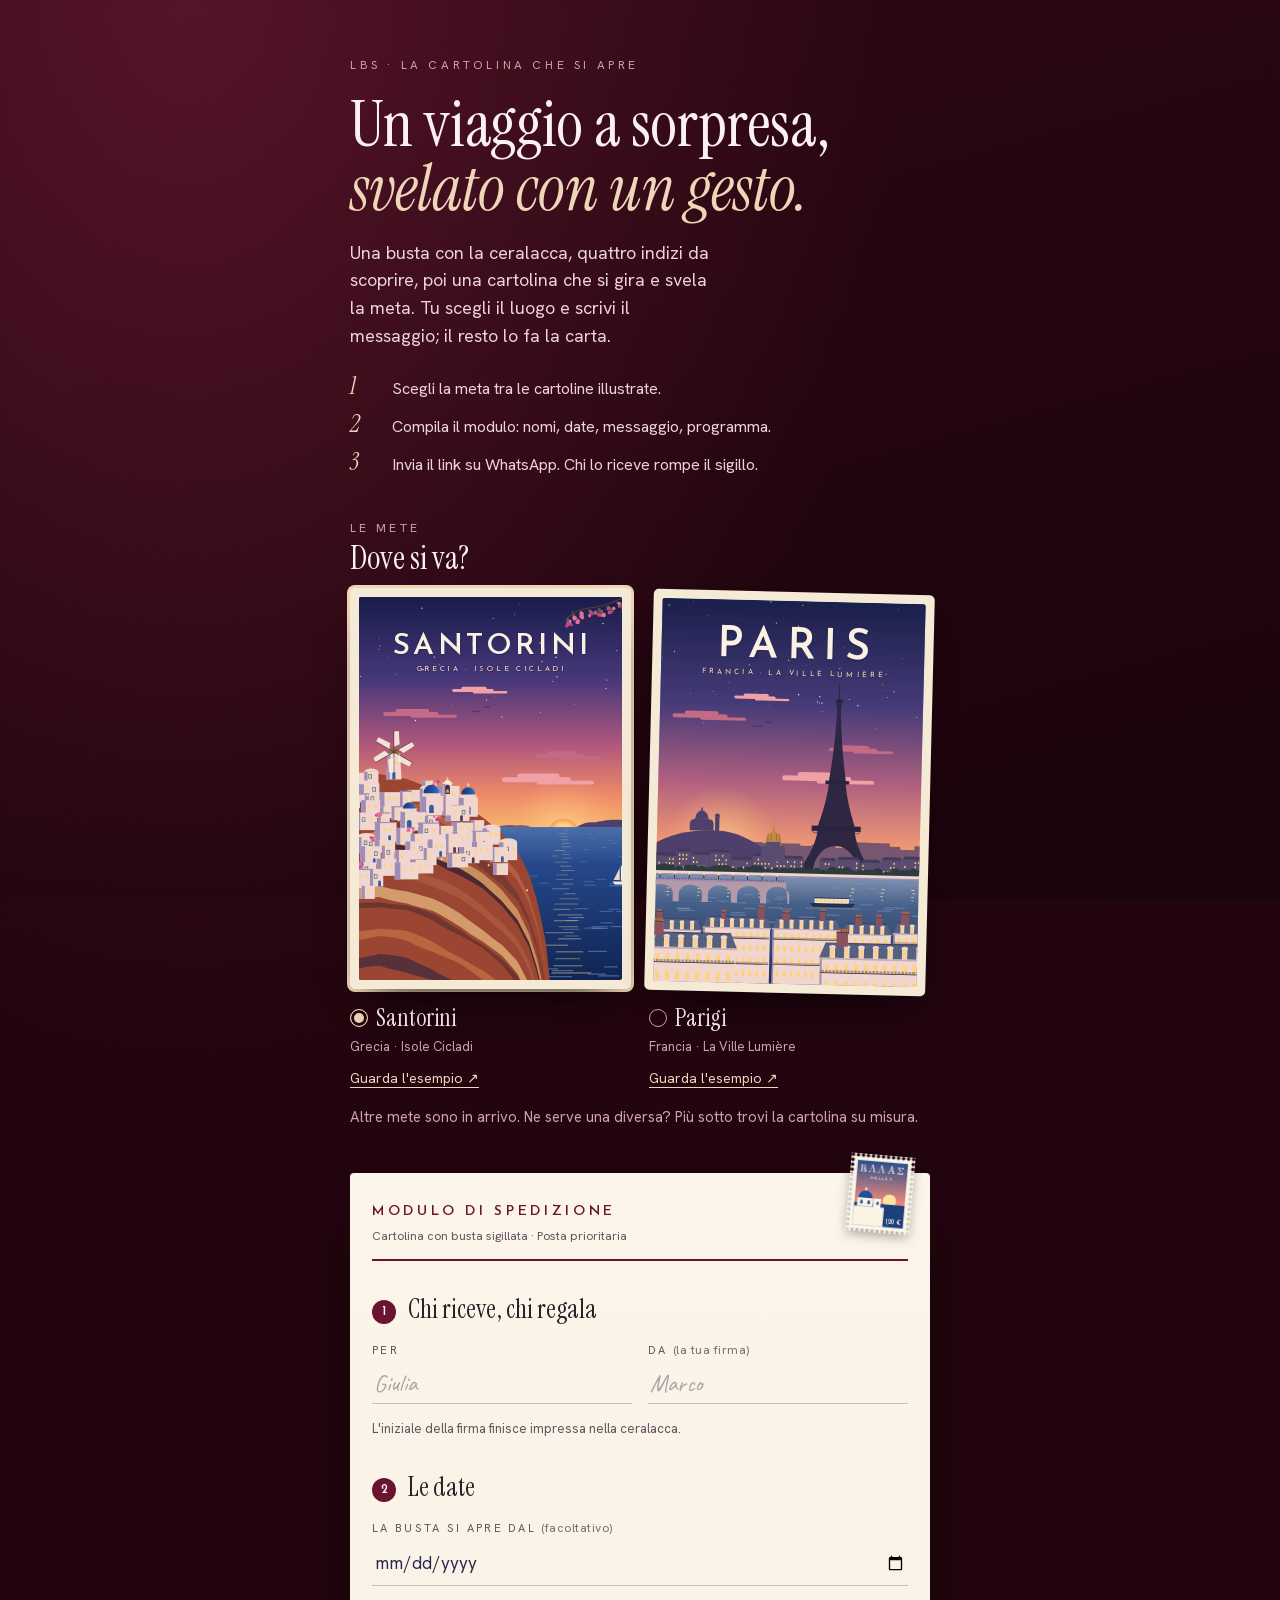
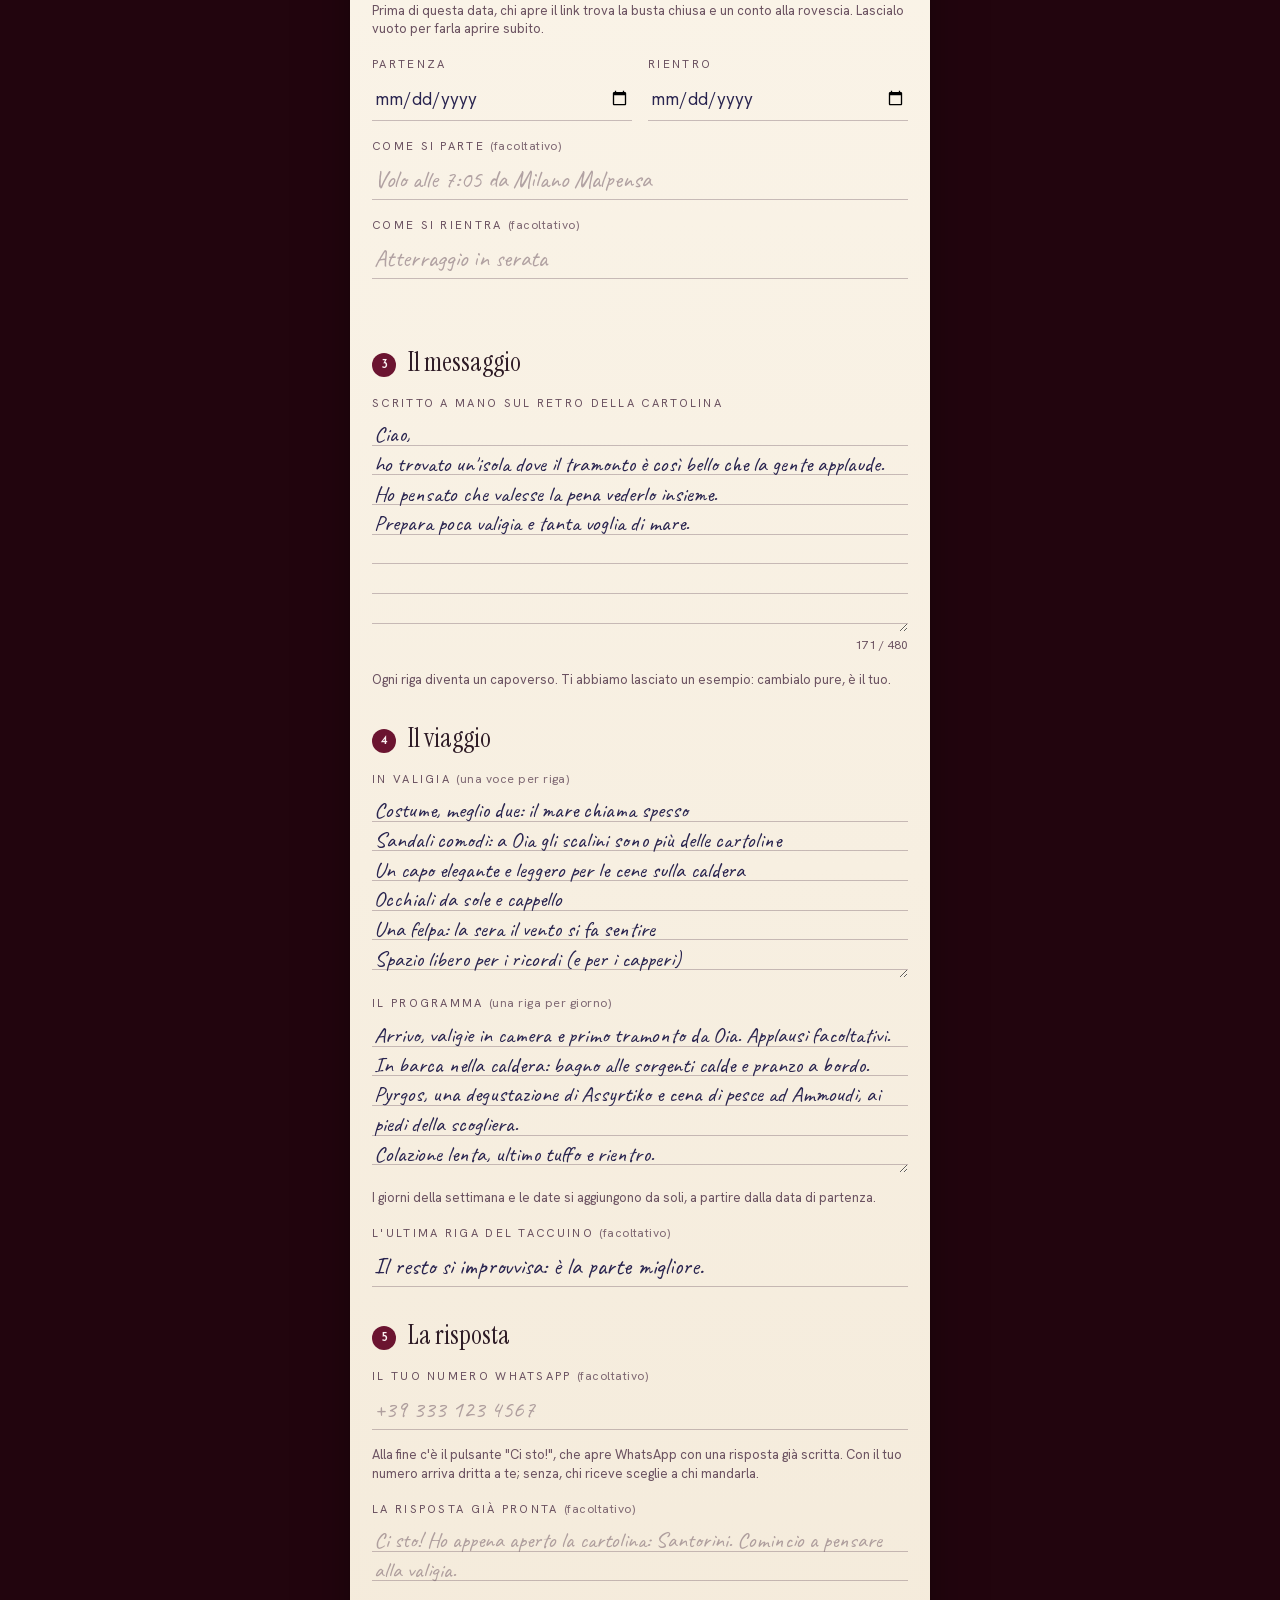
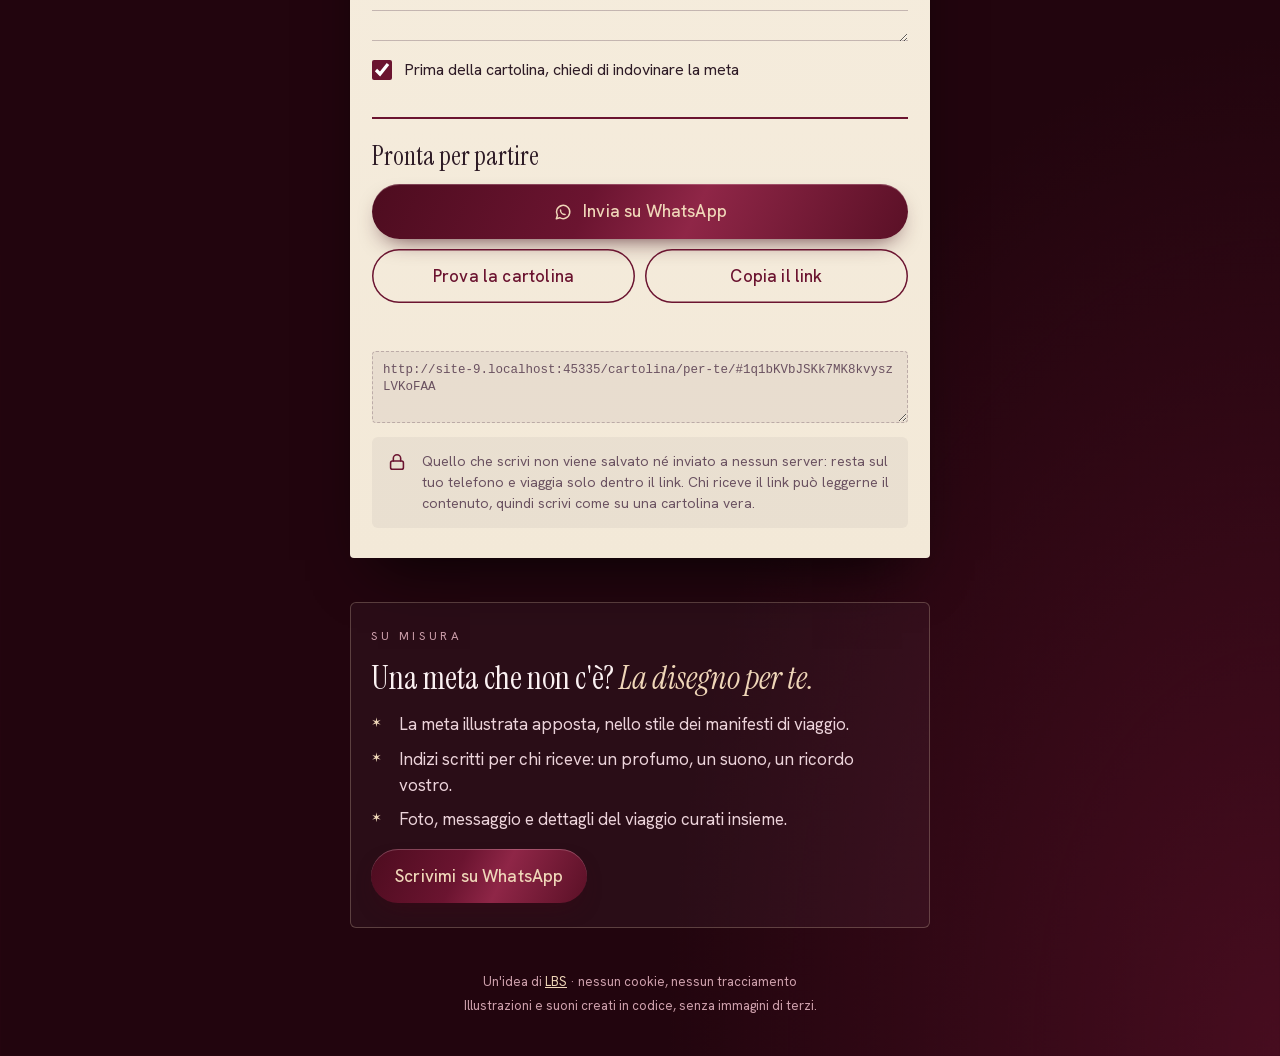
==== commit 56c039a6: "Cartolina: aggiunge Parigi e un solo link per creare la propria - cartolina/ diventa "Crea la tua ca" ====
--- a/cartolina/index.html
+++ b/cartolina/index.html
@@ -4,9 +4,9 @@
 <meta charset="utf-8">
 <meta name="viewport" content="width=device-width,initial-scale=1,viewport-fit=cover">
 <title>La cartolina che si apre</title>
-<meta name="description" content="Una busta chiusa, con il tuo nome sopra. Si apre con un tocco, quando è il momento.">
-<meta property="og:title" content="Per te, una busta chiusa">
-<meta property="og:description" content="Dentro c'è una sorpresa. Si apre con un tocco, quando è il momento.">
+<meta name="description" content="Annuncia un viaggio a sorpresa con una cartolina che si apre: scegli la meta, scrivi il messaggio, invia il link su WhatsApp.">
+<meta property="og:title" content="La cartolina che si apre · LBS">
+<meta property="og:description" content="Un viaggio a sorpresa, annunciato con una busta da aprire e una cartolina da girare. Scegli la meta e scrivi il tuo messaggio.">
 <meta property="og:type" content="website">
 <meta property="og:url" content="https://lindabs.github.io/lbs/cartolina/">
 <meta property="og:image" content="https://lindabs.github.io/lbs/cartolina/anteprima.jpg">
@@ -18,22 +18,16 @@
 <link rel="icon" href="data:image/svg+xml,%3Csvg%20xmlns%3D%22http%3A%2F%2Fwww.w3.org%2F2000%2Fsvg%22%20viewBox%3D%220%200%2064%2064%22%3E%3Ccircle%20cx%3D%2232%22%20cy%3D%2232%22%20r%3D%2228%22%20fill%3D%22%236b1430%22%2F%3E%3Ctext%20x%3D%2232%22%20y%3D%2242%22%20font-family%3D%22Georgia%2Cserif%22%20font-style%3D%22italic%22%20font-size%3D%2230%22%20fill%3D%22%23efd6b8%22%20text-anchor%3D%22middle%22%3EL%3C%2Ftext%3E%3C%2Fsvg%3E">
 <style>[hidden]{display:none!important}img{max-width:100%}:root{padding-top:env(safe-area-inset-top,0px);padding-bottom:env(safe-area-inset-bottom,0px)}</style>
 <!--
-  LA CARTOLINA CHE SI APRE · un'esperienza di LBS
-  Tutto ciò che si personalizza è nell'oggetto CARTOLINA, all'inizio dello script in fondo alla pagina.
-  Prova del conto alla rovescia: aggiungi ?attesa all'indirizzo (es. .../cartolina/?attesa).
-  I caratteri sono ospitati nella cartella caratteri/: la pagina non contatta nessun server esterno.
+  LA CARTOLINA CHE SI APRE · Crea la tua cartolina · un'esperienza di LBS
+  Chi regala sceglie la meta e compila il modulo; la pagina crea un link per-te/#<codice>
+  che contiene tutta la cartolina. Nulla viene salvato o inviato a un server.
+  Mete e testi predefiniti: mete.js · caratteri e scene: mete.css
 -->
+<link rel="stylesheet" href="mete.css">
 </head>
 <body>
 <style>
-/* Layout: un tavolo bordeaux su cui accadono tre scene, una alla volta: la busta con la ceralacca, il foglio degli indizi, la cartolina che si gira (e sotto, il taccuino del viaggio). Un solo aspetto, scuro e caldo, come gli altri lavori LBS. */
-@font-face { font-family: "Instrument Serif"; font-style: normal; font-weight: 400; font-display: swap; src: url(caratteri/instrument-serif.woff2) format("woff2"); }
-@font-face { font-family: "Instrument Serif"; font-style: italic; font-weight: 400; font-display: swap; src: url(caratteri/instrument-serif-corsivo.woff2) format("woff2"); }
-@font-face { font-family: "Hanken Grotesk"; font-style: normal; font-weight: 400 600; font-display: swap; src: url(caratteri/hanken-grotesk.woff2) format("woff2"); }
-@font-face { font-family: "Caveat"; font-style: normal; font-weight: 400 700; font-display: swap; src: url(caratteri/caveat.woff2) format("woff2"); }
-@font-face { font-family: "Josefin Sans"; font-style: normal; font-weight: 300 700; font-display: swap; src: url(caratteri/josefin-sans.woff2) format("woff2"); }
-@font-face { font-family: "GFS Didot"; font-style: normal; font-weight: 400; font-display: swap; src: url(caratteri/gfs-didot-greco.woff2) format("woff2"); unicode-range: U+0370-03FF, U+1F00-1FFF; }
-
+/* Layout: una colonna sul tavolo bordeaux. In alto la promessa, poi le mete come cartoline da scegliere, poi un modulo di spedizione su carta (sei riquadri numerati, nell'ordine in cui si compilano), infine l'invio e l'offerta su misura. */
 :root {
   --tavolo: #22050e;
   --vino: #6b1430;
@@ -42,1283 +36,352 @@
   --avorio: #fbf1f2;
   --tenue: #cfa1ad;
   --carta: #f3e9d8;
-  --carta-scura: #e4d5bd;
   --inchiostro: #2e1b26;
   --inchiostro-2: #6a5160;
-  --timbro: #5a1a2c;
-  --egeo: #1f4e9c;
+  --penna: #2a2550;
+  --linea: rgba(106, 81, 96, .35);
   --f-display: "Instrument Serif", "Didot", Georgia, serif;
   --f-corpo: "Hanken Grotesk", "Helvetica Neue", Arial, sans-serif;
   --f-mano: "Caveat", "Segoe Print", "Bradley Hand", cursive;
   --f-manifesto: "Josefin Sans", "Futura", "Century Gothic", sans-serif;
-  --f-greco: "GFS Didot", "Didot", Georgia, serif;
-  --grana: none;
   color-scheme: dark;
 }
 * { box-sizing: border-box; }
-html, body, main { height: 100%; }
 html { background: var(--tavolo); }
 body {
-  margin: 0;
+  margin: 0; color: var(--avorio); font-family: var(--f-corpo); font-size: 17px; line-height: 1.55;
   background:
-    radial-gradient(90% 55% at 15% 0%, rgba(143, 38, 71, .42), transparent 62%),
-    radial-gradient(80% 60% at 100% 100%, rgba(107, 20, 48, .5), transparent 60%),
-    linear-gradient(165deg, #2c0712 0%, #1a040b 100%) fixed,
-    var(--tavolo);
-  color: var(--avorio);
-  font-family: var(--f-corpo);
-  font-size: 17px;
-  line-height: 1.55;
-  -webkit-tap-highlight-color: transparent;
+    radial-gradient(90% 40% at 15% 0%, rgba(143, 38, 71, .42), transparent 62%),
+    radial-gradient(80% 40% at 100% 100%, rgba(107, 20, 48, .5), transparent 60%),
+    linear-gradient(165deg, #2c0712 0%, #1a040b 100%) fixed, var(--tavolo);
+  padding-left: max(16px, env(safe-area-inset-left, 0px));
+  padding-right: max(16px, env(safe-area-inset-right, 0px));
+  padding-block: 0 40px;
   overflow-x: hidden;
 }
-button { font: inherit; color: inherit; cursor: pointer; }
+button, input, textarea { font: inherit; color: inherit; }
+button { cursor: pointer; }
 p { margin: 0; }
 h1, h2, h3 { font-family: var(--f-display); font-weight: 400; margin: 0; line-height: 1.05; text-wrap: balance; }
-.nascosto { position: absolute; width: 1px; height: 1px; overflow: hidden; clip: rect(0 0 0 0); white-space: nowrap; }
-:focus-visible { outline: 2px solid var(--champagne); outline-offset: 4px; border-radius: 6px; }
-
-/* ---------- Scene ---------- */
-.scena {
-  min-height: 100%;
-  display: none;
-  flex-direction: column; align-items: center; justify-content: center; gap: 22px;
-  padding-left: max(16px, env(safe-area-inset-left, 0px));
-  padding-right: max(16px, env(safe-area-inset-right, 0px));
-  padding-block: 64px 40px;
-  text-align: center;
-}
-.scena.attiva { display: flex; animation: entra .7s cubic-bezier(.2, .7, .2, 1) both; }
-.scena.esce { animation: esce .45s ease-in both; }
-@keyframes entra { from { opacity: 0; transform: translateY(18px); } }
-@keyframes esce { to { opacity: 0; transform: translateY(-14px); } }
-
+:focus-visible { outline: 2px solid var(--champagne); outline-offset: 3px; border-radius: 4px; }
+.colonna { width: min(100%, 580px); margin-inline: auto; display: grid; gap: 44px; }
 .occhiello { font-size: 12px; letter-spacing: .3em; text-transform: uppercase; color: var(--tenue); }
-.suggerimento { font-size: 15px; color: var(--tenue); display: inline-flex; align-items: center; gap: 8px; min-height: 24px; }
-.suggerimento svg { width: 18px; height: 18px; flex: none; }
-.pulsa { animation: pulsa 2.4s ease-in-out infinite; }
-@keyframes pulsa { 50% { opacity: .45; } }
-
-/* Interruttore audio */
-.audio {
-  position: fixed; z-index: 30;
-  top: calc(env(safe-area-inset-top, 0px) + 14px);
-  right: calc(env(safe-area-inset-right, 0px) + 14px);
-  width: 42px; height: 42px; border-radius: 50%;
-  border: 1px solid rgba(239, 214, 184, .28); background: rgba(34, 5, 14, .55);
-  display: grid; place-items: center; color: var(--champagne);
-  -webkit-backdrop-filter: blur(6px); backdrop-filter: blur(6px);
-}
-.audio svg { width: 20px; height: 20px; }
-.audio .off { display: none; }
-.audio[aria-pressed="false"] .on { display: none; }
-.audio[aria-pressed="false"] .off { display: block; }
-
-/* ---------- Scena 1: la busta ---------- */
-.busta-wrap { width: min(86vw, 400px); perspective: 1400px; margin-top: 4vh; }
-.busta { position: relative; width: 100%; aspect-ratio: 3 / 2; transform-style: preserve-3d; }
-.busta.trema { animation: trema .5s ease-in-out; }
-@keyframes trema { 20% { transform: rotate(-1.6deg); } 40% { transform: rotate(1.4deg); } 60% { transform: rotate(-.9deg); } 80% { transform: rotate(.5deg); } }
-.busta-fondo {
-  position: absolute; inset: 0; border-radius: 5px;
-  background:
-    repeating-linear-gradient(45deg, rgba(239, 214, 184, .14) 0 2px, transparent 2px 9px),
-    repeating-linear-gradient(-45deg, rgba(239, 214, 184, .14) 0 2px, transparent 2px 9px),
-    linear-gradient(180deg, #7a1a37, #4d0c1f);
-  box-shadow: 0 30px 60px -24px rgba(0, 0, 0, .85), 0 10px 20px -10px rgba(0, 0, 0, .6);
-}
-.lettera {
-  position: absolute; left: 5%; right: 5%; top: 5%; height: 90%; z-index: 2;
-  background: var(--grana), linear-gradient(180deg, #fbf5ea, var(--carta));
-  border-radius: 3px; color: var(--inchiostro);
-  display: grid; align-content: start; justify-items: center; padding-top: 9%;
-  transition: transform 1s cubic-bezier(.3, .7, .2, 1);
-  box-shadow: 0 -2px 8px rgba(0, 0, 0, .15);
-}
-.lettera strong { font-family: var(--f-display); font-style: italic; font-weight: 400; font-size: clamp(30px, 9vw, 40px); line-height: 1; }
-.lettera span { font-size: 11px; letter-spacing: .28em; text-transform: uppercase; color: var(--inchiostro-2); margin-top: 8px; }
-.busta-tasca, .lembo svg { position: absolute; inset: 0; width: 100%; height: 100%; overflow: visible; }
-.busta-tasca { z-index: 3; }
-.busta-nome {
-  position: absolute; z-index: 4; left: 0; right: 0; bottom: 11%;
-  font-family: var(--f-mano); font-size: clamp(30px, 9vw, 40px); line-height: 1; color: var(--inchiostro); font-weight: 500;
-  transition: opacity .4s;
-}
-.busta-data {
-  position: absolute; z-index: 4; left: 0; right: 0; bottom: 4.5%;
-  font-size: 10.5px; letter-spacing: .26em; text-transform: uppercase; color: var(--inchiostro-2);
-  transition: opacity .4s;
-}
-.busta-grana { position: absolute; inset: 0; z-index: 5; pointer-events: none; border-radius: 5px; background: var(--grana); mix-blend-mode: multiply; opacity: .55; }
-.lembo { position: absolute; left: 0; right: 0; top: 0; height: 52%; z-index: 6; transform-origin: 50% 0; transform-style: preserve-3d; transition: transform .8s cubic-bezier(.5, 0, .25, 1); }
-.lembo svg { backface-visibility: hidden; -webkit-backface-visibility: hidden; }
-.lembo .retro-lembo { transform: rotateX(180deg); }
-.busta.aperta .lembo { transform: rotateX(180deg); }
-.busta.dentro .lembo { z-index: 1; }
-.busta.dentro .busta-nome, .busta.dentro .busta-data { opacity: 0; }
-.busta.esce .lettera { transform: translateY(-62%); }
-.sigillo {
-  position: absolute; z-index: 8; left: 50%; top: 52%; width: 22%; aspect-ratio: 1;
-  transform: translate(-50%, -50%); border: 0; padding: 0; background: none; border-radius: 50%;
-}
-.sigillo .meta-s { position: absolute; inset: 0; transition: transform .7s cubic-bezier(.4, 0, .6, 1), opacity .7s; }
-.sigillo .meta-s svg { width: 100%; height: 100%; display: block; filter: drop-shadow(0 5px 6px rgba(0, 0, 0, .45)); }
-.sigillo .sx { clip-path: polygon(0 0, 54% 0, 47% 22%, 56% 41%, 46% 60%, 54% 79%, 49% 100%, 0 100%); }
-.sigillo .dx { clip-path: polygon(54% 0, 100% 0, 100% 100%, 49% 100%, 54% 79%, 46% 60%, 56% 41%, 47% 22%); }
-.sigillo:not(:disabled):hover .meta-s, .sigillo:focus-visible .meta-s { transform: scale(1.04); }
-.sigillo.rotto .sx { transform: translate(-30%, 60%) rotate(-28deg); opacity: 0; }
-.sigillo.rotto .dx { transform: translate(30%, 70%) rotate(24deg); opacity: 0; }
-.sigillo.trema { animation: sigillo-no .45s ease-in-out; }
-@keyframes sigillo-no { 25% { transform: translate(-50%, -50%) rotate(-9deg); } 75% { transform: translate(-50%, -50%) rotate(7deg); } }
-.busta-sotto { min-height: 150px; display: grid; justify-items: center; align-content: start; gap: 12px; }
-.attesa { display: grid; gap: 14px; justify-items: center; }
-.attesa-titolo { font-family: var(--f-display); font-style: italic; font-size: 26px; color: var(--champagne); }
-.conto { display: flex; gap: 6px; font-variant-numeric: tabular-nums; }
-.conto div { display: grid; gap: 2px; min-width: 64px; }
-.conto b { font-family: var(--f-display); font-weight: 400; font-size: 42px; line-height: 1; color: var(--avorio); }
-.conto small { font-size: 10.5px; letter-spacing: .24em; text-transform: uppercase; color: var(--tenue); }
-.conto i { font-style: normal; font-family: var(--f-display); font-size: 34px; color: rgba(239, 214, 184, .35); align-self: start; line-height: 1.1; }
-.attesa-nota { max-width: 30ch; font-size: 15px; color: var(--tenue); text-wrap: balance; min-height: 3em; }
-
-/* ---------- Scena 2: il foglio degli indizi ---------- */
-.foglio {
-  position: relative; width: min(100%, 440px);
-  background: var(--grana), linear-gradient(180deg, #fbf5ea, var(--carta));
-  color: var(--inchiostro); border-radius: 4px;
-  padding: 30px 24px 26px;
-  box-shadow: 0 30px 60px -28px rgba(0, 0, 0, .85), 0 2px 0 rgba(255, 255, 255, .5) inset;
-  display: grid; grid-template-columns: minmax(0, 1fr); gap: 18px; justify-items: center;
-}
-.foglio .occhiello { color: var(--inchiostro-2); }
-.foglio h2 { font-size: clamp(34px, 10vw, 46px); }
-.foglio p { max-width: 34ch; text-wrap: pretty; }
-.foglio .testo-grande { font-family: var(--f-display); font-size: 22px; line-height: 1.3; }
-.tappe { display: flex; gap: 8px; justify-content: center; }
-.tappe span { width: 9px; height: 9px; border-radius: 50%; border: 1px solid var(--inchiostro-2); transition: background .4s, transform .4s; }
-.tappe span.fatta { background: var(--vino); border-color: var(--vino); }
-.tappe span.ora { transform: scale(1.35); border-color: var(--vino); }
-.passo { display: grid; gap: 18px; justify-items: center; width: 100%; }
-.passo.entra { animation: entra .6s cubic-bezier(.2, .7, .2, 1) both; }
-.svela { display: grid; gap: 8px; justify-items: center; opacity: 0; transform: translateY(8px); transition: opacity .7s, transform .7s; min-height: 4.6em; }
-.svela.visto { opacity: 1; transform: none; }
-.svela .nota { font-size: 14px; color: var(--inchiostro-2); font-style: italic; }
+
+/* Apertura */
+.apertura { padding-top: 56px; display: grid; gap: 18px; }
+.apertura h1 { font-size: clamp(40px, 11vw, 64px); line-height: 1; }
+.apertura h1 i { color: var(--champagne); }
+.apertura p.intro { font-size: 18px; color: #ecd3da; max-width: 36ch; text-wrap: pretty; }
+.passaggi { list-style: none; margin: 6px 0 0; padding: 0; display: grid; gap: 10px; counter-reset: p; }
+.passaggi li { counter-increment: p; display: grid; grid-template-columns: 30px 1fr; gap: 12px; align-items: baseline; color: #ecd3da; font-size: 16px; }
+.passaggi li::before { content: counter(p); font-family: var(--f-display); font-style: italic; font-size: 24px; color: var(--champagne); line-height: 1; }
+
+/* Le mete */
+.sezione { display: grid; gap: 16px; }
+.sezione > h2 { font-size: 32px; }
+.sezione > h2 small { display: block; font-family: var(--f-corpo); font-size: 12px; letter-spacing: .28em; text-transform: uppercase; color: var(--tenue); margin-bottom: 8px; }
+.mete { display: grid; grid-template-columns: repeat(2, minmax(0, 1fr)); gap: 18px; }
+.meta { position: relative; display: grid; gap: 10px; justify-items: start; text-align: left; }
+.meta input { position: absolute; opacity: 0; pointer-events: none; }
+.meta label { display: block; width: 100%; cursor: pointer; }
+.miniatura {
+  display: block; width: 100%; aspect-ratio: 7 / 10; background: #f4ead6; padding: 3.2%; border-radius: 5px;
+  box-shadow: 0 22px 40px -22px rgba(0, 0, 0, .9), 0 0 0 0 var(--champagne);
+  transition: transform .35s cubic-bezier(.2, .8, .2, 1), box-shadow .35s;
+  transform: rotate(-1.5deg);
+}
+.meta:nth-child(2) .miniatura { transform: rotate(1.4deg); }
+.miniatura svg { display: block; width: 100%; height: 100%; border-radius: 2px; }
+.meta input:checked + label .miniatura { box-shadow: 0 22px 40px -22px rgba(0, 0, 0, .9), 0 0 0 3px var(--champagne); transform: rotate(0) translateY(-4px); }
+.meta input:focus-visible + label .miniatura { outline: 2px solid var(--champagne); outline-offset: 5px; }
+.meta-nome { display: flex; align-items: center; gap: 8px; margin-top: 12px; font-family: var(--f-display); font-size: 24px; line-height: 1.1; }
+.meta-nome::before { content: ""; width: 16px; height: 16px; border-radius: 50%; border: 1.5px solid var(--tenue); flex: none; }
+.meta input:checked + label .meta-nome::before { background: var(--champagne); border-color: var(--champagne); box-shadow: inset 0 0 0 3px var(--tavolo); }
+.meta-luogo { font-size: 13px; color: var(--tenue); }
+.meta a { font-size: 14px; color: var(--champagne); text-underline-offset: 4px; }
+.nota-mete { font-size: 15px; color: var(--tenue); }
+
+/* Il modulo */
+.modulo {
+  background: linear-gradient(180deg, #fbf5ea, var(--carta)); color: var(--inchiostro);
+  border-radius: 4px; padding: 28px 22px 30px; display: grid; gap: 34px;
+  box-shadow: 0 30px 60px -28px rgba(0, 0, 0, .85);
+  position: relative;
+}
+.modulo-testa { display: flex; justify-content: space-between; align-items: start; gap: 12px; border-bottom: 2px solid var(--vino); padding-bottom: 14px; }
+.modulo-testa b { display: block; font-family: var(--f-manifesto); font-weight: 600; font-size: 14px; letter-spacing: .26em; color: var(--vino); }
+.modulo-testa small { display: block; font-size: 12px; color: var(--inchiostro-2); margin-top: 4px; }
+.modulo-testa span { font-family: var(--f-mano); font-size: 22px; color: var(--inchiostro-2); transform: rotate(-4deg); white-space: nowrap; }
+fieldset { border: 0; margin: 0; padding: 0; display: grid; gap: 16px; min-width: 0; }
+legend { padding: 0; margin-bottom: 14px; display: flex; align-items: baseline; gap: 12px; font-family: var(--f-display); font-size: 26px; line-height: 1.1; }
+legend i { font-style: normal; font-family: var(--f-manifesto); font-weight: 600; font-size: 13px; color: var(--avorio); background: var(--vino); width: 24px; height: 24px; border-radius: 50%; display: inline-grid; place-items: center; flex: none; transform: translateY(-3px); }
+.campo { display: grid; gap: 4px; min-width: 0; }
+.campo label { font-size: 11.5px; letter-spacing: .2em; text-transform: uppercase; color: var(--inchiostro-2); }
+.campo label em { font-style: normal; letter-spacing: .04em; text-transform: none; font-size: 12px; opacity: .85; }
+.campo input[type="text"], .campo input[type="tel"], .campo input[type="date"], .campo textarea {
+  width: 100%; min-width: 0; border: 0; border-bottom: 1.5px solid var(--linea); border-radius: 0; background: transparent;
+  font-family: var(--f-mano); font-size: 24px; line-height: 1.3; color: var(--penna); padding: 4px 2px;
+}
+.campo input[type="date"] { font-family: var(--f-corpo); font-size: 17px; padding: 8px 2px; min-height: 44px; color-scheme: light; }
+.campo textarea { resize: vertical; min-height: 120px; font-size: 22px; line-height: 1.35;
+  background-image: repeating-linear-gradient(180deg, transparent 0 calc(1.35em - 1px), var(--linea) calc(1.35em - 1px) 1.35em);
+  background-attachment: local; border-bottom: 0; }
+.campo input:focus, .campo textarea:focus { outline: none; border-bottom-color: var(--vino); }
+.campo textarea:focus { box-shadow: 0 2px 0 var(--vino); }
+.campo input::placeholder, .campo textarea::placeholder { color: rgba(106, 81, 96, .5); }
+.aiuto { font-size: 13px; line-height: 1.45; color: var(--inchiostro-2); }
+.conta { font-size: 12px; color: var(--inchiostro-2); text-align: right; font-variant-numeric: tabular-nums; }
+.coppia { display: grid; grid-template-columns: repeat(2, minmax(0, 1fr)); gap: 16px; }
+.spunta { display: grid; grid-template-columns: 22px 1fr; gap: 10px; align-items: start; font-size: 16px; cursor: pointer; }
+.spunta input { width: 20px; height: 20px; margin: 2px 0 0; accent-color: var(--vino); }
+.avviso { font-size: 14px; color: var(--vino); min-height: 1.4em; }
+
+/* Invio */
+.invio { display: grid; gap: 14px; border-top: 2px solid var(--vino); padding-top: 24px; }
+.invio h3 { font-size: 26px; }
+.link-pronto { width: 100%; font-family: ui-monospace, "SF Mono", Menlo, monospace; font-size: 12.5px; color: var(--inchiostro-2); background: rgba(106, 81, 96, .08); border: 1px dashed var(--linea); border-radius: 4px; padding: 10px; word-break: break-all; line-height: 1.4; max-height: 5.8em; overflow: auto; }
+.azioni { display: grid; gap: 10px; }
 .btn {
-  border: 0; border-radius: 999px; padding: 14px 26px; min-height: 48px;
+  display: inline-flex; align-items: center; justify-content: center; gap: 10px; text-decoration: none;
+  border: 0; border-radius: 999px; padding: 14px 24px; min-height: 50px; font-weight: 500; letter-spacing: .01em;
   background: linear-gradient(115deg, #4d0c1f, var(--vino) 40%, var(--vino-hi) 60%, #5a1026);
-  color: var(--champagne); font-weight: 500; letter-spacing: .02em;
-  box-shadow: 0 10px 24px -12px rgba(60, 8, 22, .9), 0 1px 0 rgba(255, 220, 232, .25) inset;
-  transition: transform .2s, opacity .4s;
-}
-.btn:active { transform: scale(.97); }
-.btn:disabled { opacity: 0; pointer-events: none; }
-.btn-testo { border: 0; background: none; padding: 8px 6px; font-size: 14px; color: var(--inchiostro-2); text-decoration: underline; text-underline-offset: 4px; text-decoration-thickness: 1px; }
-.scena .btn-testo { color: var(--tenue); }
-.foglio .btn-testo { color: var(--inchiostro-2); }
-
-/* Profumo: la carta da strofinare */
-.gratta { position: relative; width: 100%; height: 150px; border-radius: 6px; overflow: hidden; background: linear-gradient(180deg, #fff8e8, #f6ecd3); box-shadow: inset 0 0 0 1px rgba(46, 27, 38, .12); }
-.gratta-sotto { position: absolute; inset: 0; display: grid; place-items: center; padding: 12px; font-family: var(--f-display); font-style: italic; font-size: 30px; line-height: 1.1; color: var(--vino); text-wrap: balance; }
-.gratta canvas { position: absolute; inset: 0; width: 100%; height: 100%; touch-action: none; cursor: grab; transition: opacity .8s; }
-.gratta.finito canvas { opacity: 0; pointer-events: none; }
-
-/* Suono: il cerchio da toccare */
-.ascolta { position: relative; width: 150px; height: 150px; border-radius: 50%; border: 0; padding: 0; background: radial-gradient(circle at 38% 32%, #2f63b4, var(--egeo) 55%, #12306a); color: #fbf1e3; display: grid; place-items: center; box-shadow: 0 16px 30px -14px rgba(18, 48, 106, .9); }
-.ascolta svg { width: 54px; height: 54px; }
-.ascolta .onda { position: absolute; inset: 0; border-radius: 50%; border: 2px solid rgba(31, 78, 156, .5); opacity: 0; pointer-events: none; }
-.ascolta.suona .onda { animation: onda 2.4s ease-out infinite; }
-.ascolta.suona .onda:nth-child(2) { animation-delay: .8s; }
-.ascolta.suona .onda:nth-child(3) { animation-delay: 1.6s; }
-@keyframes onda { from { transform: scale(1); opacity: .9; } to { transform: scale(1.45); opacity: 0; } }
-.ascolta-nota { font-size: 13px; color: var(--inchiostro-2); }
-
-/* Colore: il ventaglio di campioni */
-.ventaglio { position: relative; width: 100%; height: 230px; border: 0; background: none; padding: 0; }
-.campione {
-  position: absolute; left: 50%; bottom: 8px; width: 96px; height: 184px; margin-left: -48px;
-  background: #fffaf0; border-radius: 6px; padding: 6px 6px 0;
-  box-shadow: 0 8px 18px -8px rgba(46, 27, 38, .55), 0 0 0 1px rgba(46, 27, 38, .08);
-  transform-origin: 50% 92%;
-  transition: transform .9s cubic-bezier(.3, 1.3, .4, 1);
-  display: grid; grid-template-rows: 1fr auto;
-}
-.campione i { display: block; border-radius: 3px; }
-.campione span { font-size: 11px; line-height: 1.25; letter-spacing: .06em; color: var(--inchiostro); padding: 8px 2px 10px; text-align: left; }
-.campione span small { display: block; font-size: 9px; letter-spacing: .18em; text-transform: uppercase; color: var(--inchiostro-2); }
-.ventaglio .campione:nth-child(1) { transform: rotate(-3deg); }
-.ventaglio .campione:nth-child(2) { transform: rotate(1deg); }
-.ventaglio .campione:nth-child(3) { transform: rotate(4deg); }
-.ventaglio.aperto .campione:nth-child(1) { transform: translateX(-94px) translateY(4px) rotate(-13deg); }
-.ventaglio.aperto .campione:nth-child(2) { transform: translateY(-10px) rotate(0deg); }
-.ventaglio.aperto .campione:nth-child(3) { transform: translateX(94px) translateY(4px) rotate(13deg); }
-
-/* Parola: la tessera che si gira */
-.tessera-wrap { perspective: 900px; width: min(100%, 290px); }
-.tessera { position: relative; width: 100%; aspect-ratio: 290 / 170; border: 0; padding: 0; background: none; transform-style: preserve-3d; transition: transform .9s cubic-bezier(.45, .05, .2, 1); }
-.tessera.girata { transform: rotateY(180deg); }
-.tessera > div { position: absolute; inset: 0; backface-visibility: hidden; -webkit-backface-visibility: hidden; border-radius: 8px; display: grid; place-content: center; gap: 6px; padding: 14px; }
-.tessera .t-fronte { background: var(--egeo); color: #fbf1e3; box-shadow: inset 0 0 0 5px var(--egeo), inset 0 0 0 6px rgba(251, 241, 227, .6), 0 14px 26px -14px rgba(18, 48, 106, .9); }
-.tessera .t-fronte strong { font-family: var(--f-greco); font-weight: 400; font-size: 46px; line-height: 1; }
-.tessera .t-fronte small { font-size: 11px; letter-spacing: .24em; text-transform: uppercase; opacity: .8; }
-.tessera .t-retro { transform: rotateY(180deg); background: #fffaf0; color: var(--inchiostro); box-shadow: inset 0 0 0 1px rgba(46, 27, 38, .15), 0 14px 26px -14px rgba(46, 27, 38, .6); }
-.tessera .t-retro strong { font-family: var(--f-display); font-style: italic; font-weight: 400; font-size: 34px; line-height: 1; color: var(--egeo); }
-.tessera .t-retro small { font-size: 11px; letter-spacing: .2em; text-transform: uppercase; color: var(--inchiostro-2); }
-.tessera .t-retro em { font-style: normal; font-size: 15px; line-height: 1.4; max-width: 28ch; }
-
-/* Indovina */
-.indovina { display: grid; gap: 12px; width: 100%; justify-items: center; }
-.indovina form { display: flex; gap: 8px; width: 100%; align-items: end; }
-.indovina input {
-  flex: 1; width: 0; min-width: 0; font: inherit; font-family: var(--f-mano); font-size: 28px; color: var(--inchiostro);
-  background: transparent; border: 0; border-bottom: 1.5px solid var(--inchiostro-2); padding: 4px 2px; border-radius: 0;
-}
-.indovina input::placeholder { color: rgba(106, 81, 96, .55); }
-.indovina input:focus { outline: none; border-bottom-color: var(--vino); }
-.indovina .btn { padding: 10px 20px; min-height: 44px; }
-.esito { min-height: 3em; font-family: var(--f-display); font-size: 21px; line-height: 1.25; color: var(--vino); text-wrap: balance; }
-
-/* ---------- Scena 3: la cartolina ---------- */
-#s-cartolina { justify-content: flex-start; padding-top: 70px; }
-.cartolina-wrap { width: min(86vw, 400px, calc((100svh - 210px) * .7)); min-width: 240px; perspective: 1700px; }
-.cartolina {
-  position: relative; width: 100%; aspect-ratio: 7 / 10; transform-style: preserve-3d;
-  transform: rotateZ(-1.2deg) rotateY(var(--ry, 0deg));
-  transition: transform 1.05s cubic-bezier(.45, .05, .2, 1);
-  touch-action: pan-y; cursor: pointer; user-select: none; -webkit-user-select: none;
-}
-.cartolina.cade { animation: cade 1s cubic-bezier(.2, .8, .25, 1) both; }
-@keyframes cade { from { opacity: 0; transform: translateY(-60px) rotateZ(-9deg) scale(1.08); } }
-.faccia {
-  position: absolute; inset: 0; border-radius: 6px; overflow: hidden; container-type: inline-size;
-  backface-visibility: hidden; -webkit-backface-visibility: hidden;
-  box-shadow: 0 34px 60px -26px rgba(0, 0, 0, .9), 0 10px 20px -10px rgba(0, 0, 0, .6);
-}
-.fronte { transform: rotateY(180deg); background: #f4ead6; padding: 3.4cqw; }
-.fronte svg { display: block; width: 100%; height: 100%; border-radius: 2px; }
-.grana { position: absolute; inset: 0; pointer-events: none; background: var(--grana); mix-blend-mode: multiply; opacity: .5; }
-
-.retro { background: var(--grana), linear-gradient(170deg, #f8f0e1, #efe2cb); color: var(--inchiostro); }
-.r-testa { position: absolute; left: 6cqw; top: 6.5cqw; text-align: left; }
-.r-testa b { display: block; font-family: var(--f-manifesto); font-weight: 600; font-size: 3.6cqw; letter-spacing: .32em; color: var(--timbro); }
-.r-testa small { display: block; font-size: 2.3cqw; letter-spacing: .2em; text-transform: uppercase; color: var(--inchiostro-2); margin-top: .8cqw; }
-.r-casella { position: absolute; top: 5.5cqw; right: 6cqw; width: 20cqw; height: 25cqw; border: .35cqw dashed rgba(106, 81, 96, .45); display: grid; place-items: center; font-size: 2cqw; letter-spacing: .16em; text-transform: uppercase; color: rgba(106, 81, 96, .7); }
-.r-francobollo { position: absolute; top: 4.5cqw; right: 5cqw; width: 22cqw; opacity: 0; transform: translateY(-14cqw) rotate(-14deg) scale(1.3); filter: drop-shadow(0 .6cqw .8cqw rgba(46, 27, 38, .3)); }
-.r-timbro { position: absolute; top: 15cqw; right: 2cqw; width: 54cqw; opacity: 0; transform: scale(1.25); mix-blend-mode: multiply; }
-.retro.scritto .r-francobollo { animation: posa .7s .2s cubic-bezier(.3, 1.4, .5, 1) both; }
-.retro.scritto .r-timbro { animation: timbra .35s 1.15s cubic-bezier(.5, 0, .3, 1) both; }
-@keyframes posa { to { opacity: 1; transform: rotate(2.5deg); } }
-@keyframes timbra { to { opacity: .82; transform: rotate(-7deg); } }
-.r-messaggio {
-  position: absolute; left: 6cqw; right: 6cqw; top: 40cqw; height: 61cqw; overflow: hidden;
-  font-family: var(--f-mano); font-weight: 500; font-size: 6cqw; line-height: 1.22; text-align: left; color: #2a2550;
-}
-.r-messaggio p + p { margin-top: .5em; }
-.r-messaggio .firma { text-align: right; font-weight: 700; }
-.r-messaggio .pa { opacity: 0; display: inline-block; transform: translateY(.15em); filter: blur(2px); }
-.retro.scritto .r-messaggio .pa { animation: scrivi .45s calc(1.7s + var(--i) * 55ms) ease-out forwards; }
-@keyframes scrivi { to { opacity: 1; transform: none; filter: none; } }
-.r-linea { position: absolute; left: 6cqw; right: 6cqw; top: 105cqw; border-top: .3cqw solid rgba(106, 81, 96, .3); }
-.r-indirizzo { position: absolute; right: 6cqw; left: 34cqw; top: 108cqw; display: grid; gap: 0; text-align: left; }
-.r-indirizzo span { font-family: var(--f-mano); font-size: 5.6cqw; line-height: 1.5; border-bottom: .3cqw dotted rgba(106, 81, 96, .5); color: #2a2550; white-space: nowrap; overflow: hidden; text-overflow: ellipsis; }
-.r-via { position: absolute; left: 6cqw; top: 110cqw; width: 22cqw; font-size: 2.1cqw; letter-spacing: .16em; text-transform: uppercase; color: var(--inchiostro-2); text-align: left; line-height: 1.5; }
-.r-via b { display: block; font-family: var(--f-manifesto); font-weight: 600; font-size: 2.6cqw; letter-spacing: .22em; color: var(--egeo); border: .3cqw solid var(--egeo); padding: .8cqw 1.2cqw .4cqw; margin-bottom: 1.4cqw; width: max-content; }
-
-/* Illustrazione: stati animati */
-.scena-svg * { transform-box: view-box; }
-.scena-svg .cielo-sera, .scena-svg .stella, .scena-svg .lampione { opacity: 0; }
-.scena-svg .cl { fill: #fbf3e4; transition: fill 9s 2s; }
-.scena-svg .cs { fill: #cbc0d6; transition: fill 9s 2s; }
-.scena-svg .w { fill: #4d3c56; transition: fill 1.2s var(--d, 0s); }
-.scena-svg .nv { fill: #fde4c8; transition: fill 12s 1s; }
-.scena-svg .nv2 { fill: #f4bda0; transition: fill 12s 1s; }
-.scena-svg .isola { fill: #8a6f98; transition: fill 12s; }
-.scena-svg .titolo { opacity: 0; transform: translateY(14px); }
-.scena-svg .sole { transition: transform 22s cubic-bezier(.3, 0, .6, 1); }
-.scena-svg .riflesso { transition: opacity 16s 4s; }
-.vivo .scena-svg .titolo { animation: titolo 1.6s .6s cubic-bezier(.2, .7, .2, 1) forwards; }
-.vivo .scena-svg .sottotitolo { animation-delay: 1.1s; }
-@keyframes titolo { to { opacity: 1; transform: none; } }
-.sera .scena-svg .cielo-sera { opacity: 1; transition: opacity 16s 1s linear; }
-.sera .scena-svg .sole { transform: translateY(78px); }
-.sera .scena-svg .riflesso { opacity: .35; }
-.sera .scena-svg .cl { fill: #f1d6cf; }
-.sera .scena-svg .cs { fill: #9e8db4; }
-.sera .scena-svg .w { fill: #ffd27a; }
-.sera .scena-svg .nv { fill: #f0a1a6; }
-.sera .scena-svg .nv2 { fill: #c56a86; }
-.sera .scena-svg .isola { fill: #4f3f6c; }
-.sera .scena-svg .lampione { opacity: 1; transition: opacity 1.4s var(--d, 6s); }
-.sera .scena-svg .stella { opacity: .9; transition: opacity 3s var(--d, 10s); }
-.vivo .scena-svg .stella { animation: brilla 3.2s var(--t, 0s) ease-in-out infinite; }
-@keyframes brilla { 50% { fill-opacity: .3; } }
-.scena-svg .pale { transform-origin: 98px 404px; }
-.vivo .scena-svg .pale { animation: gira 14s linear infinite; }
-@keyframes gira { to { transform: rotate(360deg); } }
-.vivo .scena-svg .nuvole-a { animation: deriva 46s ease-in-out infinite alternate; }
-.vivo .scena-svg .nuvole-b { animation: deriva 60s ease-in-out infinite alternate-reverse; }
-@keyframes deriva { from { transform: translateX(-30px); } to { transform: translateX(40px); } }
-.vivo .scena-svg .onde-1 { animation: onde 5.5s ease-in-out infinite alternate; }
-.vivo .scena-svg .onde-2 { animation: onde 7s ease-in-out infinite alternate-reverse; }
-@keyframes onde { from { transform: translateX(-7px); } to { transform: translateX(8px); } }
-.vivo .scena-svg .scintilla { animation: scintilla 2.2s var(--t, 0s) ease-in-out infinite; }
-@keyframes scintilla { 50% { opacity: .25; } }
-.vivo .scena-svg .barca { animation: naviga 80s linear infinite; }
-@keyframes naviga { from { transform: translateX(0); } to { transform: translateX(-420px); } }
-.vivo .scena-svg .uccelli { animation: vola 26s linear infinite; }
-@keyframes vola { from { transform: translate(-60px, 10px); } to { transform: translate(380px, -40px); } }
-.scena-svg .campana-b { transform-origin: 236px 429px; }
-.suona .scena-svg .campana-b { animation: dondola 1.1s ease-in-out 6; }
-@keyframes dondola { 25% { transform: rotate(18deg); } 75% { transform: rotate(-18deg); } }
-.scena-svg .ramo { transform-origin: 700px 0; }
-.vivo .scena-svg .ramo { animation: ramo 7s ease-in-out infinite alternate; }
-@keyframes ramo { from { transform: rotate(-1.2deg); } to { transform: rotate(1.6deg); } }
-
-.cartolina-sotto { display: grid; justify-items: center; gap: 10px; min-height: 64px; }
-.giro-icona { animation: oscilla 2.6s ease-in-out infinite; }
-@keyframes oscilla { 50% { transform: rotateY(180deg); } }
-
-/* Taccuino del viaggio */
-.taccuino {
-  width: min(100%, 460px); text-align: left; margin-top: 18px;
-  background: var(--grana), linear-gradient(180deg, #fbf5ea, var(--carta));
-  color: var(--inchiostro); border-radius: 4px; padding: 30px 24px;
-  box-shadow: 0 30px 60px -28px rgba(0, 0, 0, .85);
-  display: grid; gap: 26px; position: relative;
-}
-.taccuino.entra { animation: entra .9s cubic-bezier(.2, .7, .2, 1) both; }
-.taccuino .occhiello { color: var(--inchiostro-2); }
-.taccuino h2 { font-size: clamp(34px, 9.5vw, 44px); margin-top: 6px; }
-.taccuino h3 { font-family: var(--f-corpo); font-size: 12px; font-weight: 600; letter-spacing: .26em; text-transform: uppercase; color: var(--vino); margin-bottom: 10px; }
-.date { display: grid; grid-template-columns: 1fr 1fr; gap: 12px; }
-.date > div { border-top: 1px solid rgba(106, 81, 96, .3); padding-top: 10px; }
-.date small { display: block; font-size: 11px; letter-spacing: .22em; text-transform: uppercase; color: var(--inchiostro-2); }
-.date b { display: block; font-family: var(--f-display); font-weight: 400; font-size: 23px; line-height: 1.15; }
-.date span { display: block; font-size: 14px; color: var(--inchiostro-2); margin-top: 4px; }
-.valigia { list-style: none; margin: 0; padding: 0; display: grid; gap: 8px; }
-.valigia li { display: grid; grid-template-columns: 18px 1fr; gap: 10px; align-items: start; font-size: 16px; line-height: 1.4; }
-.valigia li::before { content: ""; width: 13px; height: 13px; margin-top: 4px; border: 1.4px solid var(--inchiostro-2); border-radius: 2px; }
-.programma { list-style: none; margin: 0; padding: 0; display: grid; gap: 14px; }
-.programma li { display: grid; grid-template-columns: 86px 1fr; gap: 12px; align-items: baseline; }
-.programma b { font-family: var(--f-display); font-style: italic; font-weight: 400; font-size: 20px; line-height: 1.1; color: var(--vino); }
-.programma b small { display: block; font-family: var(--f-corpo); font-style: normal; font-size: 11px; letter-spacing: .16em; text-transform: uppercase; color: var(--inchiostro-2); margin-top: 3px; }
-.programma span { font-size: 16px; line-height: 1.45; }
-.chiusa { font-family: var(--f-mano); font-size: 26px; line-height: 1.2; color: #2a2550; }
-.finale { display: grid; justify-items: center; gap: 10px; text-align: center; padding-top: 6px; position: relative; }
-.ci-sto {
-  display: inline-grid; place-items: center; text-decoration: none;
-  font-family: var(--f-display); font-style: italic; font-size: 34px; line-height: 1;
-  padding: 18px 46px 20px; border-radius: 999px; color: var(--champagne);
-  background:
-    radial-gradient(60% 90% at 30% 20%, rgba(255, 220, 232, .28), transparent 60%),
-    linear-gradient(112deg, #3b0918 0%, #6c1530 26%, #94294a 42%, #5d1026 60%, #7d1b38 78%, #3a0816 100%);
-  box-shadow: 0 16px 30px -14px rgba(60, 8, 22, .95), 0 1px 0 rgba(255, 220, 232, .25) inset;
+  color: var(--champagne); box-shadow: 0 10px 24px -12px rgba(60, 8, 22, .9), 0 1px 0 rgba(255, 220, 232, .25) inset;
   transition: transform .2s;
 }
-.ci-sto:active { transform: scale(.97); }
-.finale small { font-size: 13px; color: var(--inchiostro-2); max-width: 30ch; }
-.timbro-ok {
-  position: absolute; right: 2%; top: -26px; width: 120px; height: 120px; pointer-events: none;
-  opacity: 0; transform: scale(1.6) rotate(-14deg); mix-blend-mode: multiply;
-}
-.timbro-ok.su { animation: ok .38s cubic-bezier(.5, 0, .3, 1) forwards; }
-@keyframes ok { to { opacity: .85; transform: scale(1) rotate(-12deg); } }
-
-.credito { font-size: 13px; color: var(--tenue); display: grid; gap: 6px; justify-items: center; padding-top: 18px; }
+.btn:active { transform: scale(.98); }
+.btn svg { width: 20px; height: 20px; flex: none; }
+.btn.secondario { background: transparent; color: var(--vino); box-shadow: inset 0 0 0 1.5px var(--vino); }
+.esito { font-size: 14px; color: var(--vino); min-height: 1.4em; text-align: center; }
+.privato { display: grid; grid-template-columns: 24px 1fr; gap: 12px; font-size: 14px; line-height: 1.5; color: var(--inchiostro-2); background: rgba(106, 81, 96, .07); border-radius: 6px; padding: 14px; }
+.privato svg { width: 22px; height: 22px; color: var(--vino); }
+.francobollo-mod { position: absolute; top: -18px; right: 18px; width: 64px; transform: rotate(5deg); filter: drop-shadow(0 4px 6px rgba(0, 0, 0, .35)); }
+
+/* Su misura */
+.misura { display: grid; gap: 16px; border: 1px solid rgba(239, 214, 184, .25); border-radius: 6px; padding: 24px 20px; background: rgba(255, 228, 236, .04); }
+.misura h2 { font-size: 32px; }
+.misura h2 i { color: var(--champagne); }
+.misura ul { margin: 0; padding: 0; list-style: none; display: grid; gap: 8px; color: #ecd3da; }
+.misura li { display: grid; grid-template-columns: 18px 1fr; gap: 10px; }
+.misura li::before { content: "✶"; color: var(--champagne); font-size: 13px; line-height: 1.9; }
+.misura .btn { justify-self: start; }
+.credito { font-size: 13px; color: var(--tenue); text-align: center; display: grid; gap: 4px; }
 .credito a { color: var(--champagne); }
 
-@media (max-width: 360px) {
-  .conto div { min-width: 52px; }
-  .conto b { font-size: 34px; }
-  .programma li { grid-template-columns: 1fr; gap: 2px; }
-}
-@media (prefers-reduced-motion: reduce) {
-  *, *::before, *::after { animation-duration: .01s !important; animation-delay: 0s !important; animation-iteration-count: 1 !important; transition-duration: .01s !important; transition-delay: 0s !important; }
-  .retro.scritto .r-messaggio .pa { animation-delay: 0s !important; }
-}
+@media (max-width: 400px) {
+  .coppia { grid-template-columns: minmax(0, 1fr); }
+  .modulo { padding-inline: 18px; }
+}
+@media (min-width: 560px) { .azioni { grid-template-columns: 1fr 1fr; } .azioni .btn:first-child { grid-column: 1 / -1; } }
+@media (prefers-reduced-motion: reduce) { * { transition: none !important; } }
 </style>
 
-<button class="audio" id="audio" type="button" aria-pressed="true" aria-label="Suoni attivi: tocca per spegnerli">
-  <svg class="on" viewBox="0 0 24 24" fill="none" stroke="currentColor" stroke-width="1.6" stroke-linecap="round" stroke-linejoin="round" aria-hidden="true"><path d="M4 9.5h3.5L12 5.5v13l-4.5-4H4z"/><path d="M15.5 9a4.5 4.5 0 0 1 0 6"/><path d="M18 6.5a8 8 0 0 1 0 11"/></svg>
-  <svg class="off" viewBox="0 0 24 24" fill="none" stroke="currentColor" stroke-width="1.6" stroke-linecap="round" stroke-linejoin="round" aria-hidden="true"><path d="M4 9.5h3.5L12 5.5v13l-4.5-4H4z"/><path d="M16 9.5l5 5M21 9.5l-5 5"/></svg>
-</button>
-
-<!-- Scena 1 · La busta -->
-<main>
-<section class="scena attiva" id="s-busta" aria-label="La busta">
-  <p class="occhiello">Posta per te</p>
-  <div class="busta-wrap">
-    <div class="busta" id="busta">
-      <div class="busta-fondo"></div>
-      <div class="lettera" aria-hidden="true"><strong>Si parte.</strong></div>
-      <svg class="busta-tasca" viewBox="0 0 300 200" preserveAspectRatio="none" aria-hidden="true">
-        <defs>
-          <linearGradient id="tasca-l" x1="0" x2="1"><stop offset="0" stop-color="#e9dcc5"/><stop offset="1" stop-color="#efe3cf"/></linearGradient>
-          <linearGradient id="tasca-r" x1="1" x2="0"><stop offset="0" stop-color="#e4d6be"/><stop offset="1" stop-color="#ece0ca"/></linearGradient>
-          <linearGradient id="tasca-b" x1="0" y1="1" x2="0" y2="0"><stop offset="0" stop-color="#f3eadb"/><stop offset="1" stop-color="#efe4d2"/></linearGradient>
-        </defs>
-        <path d="M0 0 L148 108 Q150 110 148 112 L0 200 Z" fill="url(#tasca-l)"/>
-        <path d="M300 0 L152 108 Q150 110 152 112 L300 200 Z" fill="url(#tasca-r)"/>
-        <path d="M0 200 L146 96 Q150 93 154 96 L300 200 Z" fill="url(#tasca-b)"/>
-        <path d="M0 200 L146 96 Q150 93 154 96 L300 200" fill="none" stroke="rgba(110,80,60,.18)" stroke-width="1" vector-effect="non-scaling-stroke"/>
-      </svg>
-      <div class="busta-nome" id="busta-nome"></div>
-      <div class="busta-data" id="busta-data"></div>
-      <div class="busta-grana"></div>
-      <div class="lembo" aria-hidden="true">
-        <svg viewBox="0 0 300 120" preserveAspectRatio="none">
-          <defs>
-            <linearGradient id="lembo-f" x1="0" y1="0" x2="0" y2="1"><stop offset="0" stop-color="#efe3cf"/><stop offset="1" stop-color="#f5ecdd"/></linearGradient>
-            <filter id="ombra-lembo" x="-10%" y="-10%" width="120%" height="140%"><feDropShadow dx="0" dy="3" stdDeviation="3" flood-color="#3a1a10" flood-opacity=".28"/></filter>
-          </defs>
-          <path d="M0 0 H300 L156 116 Q150 121 144 116 Z" fill="url(#lembo-f)" filter="url(#ombra-lembo)"/>
-        </svg>
-        <svg class="retro-lembo" viewBox="0 0 300 120" preserveAspectRatio="none">
-          <defs>
-            <pattern id="fodera" width="9" height="9" patternUnits="userSpaceOnUse" patternTransform="rotate(45)"><rect width="9" height="9" fill="#6b1430"/><rect width="2" height="9" fill="rgba(239,214,184,.18)"/></pattern>
-          </defs>
-          <path d="M0 0 H300 L156 116 Q150 121 144 116 Z" fill="url(#fodera)"/>
-        </svg>
+<div class="colonna">
+  <header class="apertura">
+    <p class="occhiello">LBS · La cartolina che si apre</p>
+    <h1>Un viaggio a sorpresa, <i>svelato con un gesto.</i></h1>
+    <p class="intro">Una busta con la ceralacca, quattro indizi da scoprire, poi una cartolina che si gira e svela la meta. Tu scegli il luogo e scrivi il messaggio; il resto lo fa la carta.</p>
+    <ol class="passaggi">
+      <li>Scegli la meta tra le cartoline illustrate.</li>
+      <li>Compila il modulo: nomi, date, messaggio, programma.</li>
+      <li>Invia il link su WhatsApp. Chi lo riceve rompe il sigillo.</li>
+    </ol>
+  </header>
+
+  <section class="sezione" aria-labelledby="t-mete">
+    <h2 id="t-mete"><small>Le mete</small>Dove si va?</h2>
+    <div class="mete" id="mete" role="radiogroup" aria-labelledby="t-mete"></div>
+    <p class="nota-mete">Altre mete sono in arrivo. Ne serve una diversa? Più sotto trovi la cartolina su misura.</p>
+  </section>
+
+  <form class="modulo" id="modulo" autocomplete="off" novalidate>
+    <div class="francobollo-mod" id="francobollo-mod" aria-hidden="true"></div>
+    <div class="modulo-testa">
+      <div><b>MODULO DI SPEDIZIONE</b><small>Cartolina con busta sigillata · Posta prioritaria</small></div>
+    </div>
+
+    <fieldset>
+      <legend><i>1</i>Chi riceve, chi regala</legend>
+      <div class="coppia">
+        <div class="campo"><label for="f-per">Per</label><input id="f-per" type="text" maxlength="40" placeholder="Giulia" autocapitalize="words"></div>
+        <div class="campo"><label for="f-da">Da <em>(la tua firma)</em></label><input id="f-da" type="text" maxlength="40" placeholder="Marco" autocapitalize="words"></div>
       </div>
-      <button class="sigillo" id="sigillo" type="button" aria-label="Rompi il sigillo e apri la busta">
-        <span class="meta-s sx" id="sigillo-sx"></span>
-        <span class="meta-s dx" id="sigillo-dx"></span>
-      </button>
-    </div>
-  </div>
-  <div class="busta-sotto" id="busta-sotto" aria-live="polite">
-    <p class="suggerimento pulsa" id="tocca-sigillo">Tocca il sigillo per aprire</p>
-    <div class="attesa" id="attesa" hidden>
-      <p class="attesa-titolo">Non ancora</p>
-      <div class="conto" id="conto" role="timer" aria-label="Tempo che manca all'apertura">
-        <div><b data-u="g">0</b><small>giorni</small></div><i>·</i>
-        <div><b data-u="h">00</b><small>ore</small></div><i>·</i>
-        <div><b data-u="m">00</b><small>minuti</small></div><i>·</i>
-        <div><b data-u="s">00</b><small>secondi</small></div>
+      <p class="aiuto">L'iniziale della firma finisce impressa nella ceralacca.</p>
+    </fieldset>
+
+    <fieldset>
+      <legend><i>2</i>Le date</legend>
+      <div class="campo"><label for="f-apertura">La busta si apre dal <em>(facoltativo)</em></label><input id="f-apertura" type="date"></div>
+      <p class="aiuto">Prima di questa data, chi apre il link trova la busta chiusa e un conto alla rovescia. Lascialo vuoto per farla aprire subito.</p>
+      <div class="coppia">
+        <div class="campo"><label for="f-partenza">Partenza</label><input id="f-partenza" type="date"></div>
+        <div class="campo"><label for="f-ritorno">Rientro</label><input id="f-ritorno" type="date"></div>
       </div>
-      <p class="attesa-nota" id="attesa-nota"></p>
-    </div>
-  </div>
-</section>
-
-<!-- Scena 2 · Gli indizi -->
-<section class="scena" id="s-indizi" aria-label="Gli indizi">
-  <div class="foglio" id="foglio">
-    <div class="tappe" id="tappe" aria-hidden="true"></div>
-    <div class="passo" id="passo" aria-live="polite"></div>
-  </div>
-</section>
-
-<!-- Scena 3 · La cartolina -->
-<section class="scena" id="s-cartolina" aria-label="La cartolina">
-  <div class="cartolina-wrap">
-    <div class="cartolina" id="cartolina" role="button" tabindex="0" aria-label="Cartolina: tocca per girarla">
-      <div class="faccia retro" id="retro">
-        <div class="r-testa"><b>CARTOLINA POSTALE</b><small id="r-sotto">Carte postale · Post card</small></div>
-        <div class="r-casella">Francobollo</div>
-        <div class="r-francobollo" id="r-francobollo"></div>
-        <div class="r-timbro" id="r-timbro"></div>
-        <div class="r-messaggio" id="r-messaggio"></div>
-        <div class="r-linea"></div>
-        <div class="r-via" id="r-via"></div>
-        <div class="r-indirizzo" id="r-indirizzo"></div>
+      <div class="campo"><label for="f-sn">Come si parte <em>(facoltativo)</em></label><input id="f-sn" type="text" maxlength="70" placeholder="Volo alle 7:05 da Milano Malpensa"></div>
+      <div class="campo"><label for="f-rn">Come si rientra <em>(facoltativo)</em></label><input id="f-rn" type="text" maxlength="70" placeholder="Atterraggio in serata"></div>
+      <p class="avviso" id="avviso-date" aria-live="polite"></p>
+    </fieldset>
+
+    <fieldset>
+      <legend><i>3</i>Il messaggio</legend>
+      <div class="campo"><label for="f-messaggio">Scritto a mano sul retro della cartolina</label><textarea id="f-messaggio" rows="7" maxlength="480"></textarea>
+        <p class="conta" id="conta"></p></div>
+      <p class="aiuto">Ogni riga diventa un capoverso. Ti abbiamo lasciato un esempio: cambialo pure, è il tuo.</p>
+    </fieldset>
+
+    <fieldset>
+      <legend><i>4</i>Il viaggio</legend>
+      <div class="campo"><label for="f-valigia">In valigia <em>(una voce per riga)</em></label><textarea id="f-valigia" rows="6" maxlength="600"></textarea></div>
+      <div class="campo"><label for="f-programma">Il programma <em>(una riga per giorno)</em></label><textarea id="f-programma" rows="5" maxlength="900"></textarea></div>
+      <p class="aiuto">I giorni della settimana e le date si aggiungono da soli, a partire dalla data di partenza.</p>
+      <div class="campo"><label for="f-nota">L'ultima riga del taccuino <em>(facoltativo)</em></label><input id="f-nota" type="text" maxlength="90"></div>
+    </fieldset>
+
+    <fieldset>
+      <legend><i>5</i>La risposta</legend>
+      <div class="campo"><label for="f-numero">Il tuo numero WhatsApp <em>(facoltativo)</em></label><input id="f-numero" type="tel" inputmode="tel" maxlength="20" placeholder="+39 333 123 4567"></div>
+      <p class="aiuto">Alla fine c'è il pulsante "Ci sto!", che apre WhatsApp con una risposta già scritta. Con il tuo numero arriva dritta a te; senza, chi riceve sceglie a chi mandarla.</p>
+      <div class="campo"><label for="f-risposta">La risposta già pronta <em>(facoltativo)</em></label><textarea id="f-risposta" rows="3" maxlength="300"></textarea></div>
+      <label class="spunta"><input id="f-indovina" type="checkbox" checked><span>Prima della cartolina, chiedi di indovinare la meta</span></label>
+    </fieldset>
+
+    <div class="invio">
+      <h3>Pronta per partire</h3>
+      <div class="azioni">
+        <a class="btn" id="invia" href="#" target="_blank" rel="noopener">
+          <svg viewBox="0 0 24 24" fill="none" stroke="currentColor" stroke-width="1.8" stroke-linecap="round" stroke-linejoin="round" aria-hidden="true"><path d="M4 20l1.3-3.9A8 8 0 1 1 8 18.8z"/><path d="M9 9.5c0 3 2.5 5.5 5.5 5.5"/></svg>Invia su WhatsApp</a>
+        <a class="btn secondario" id="prova" href="per-te/" target="_blank" rel="noopener">Prova la cartolina</a>
+        <button class="btn secondario" id="copia" type="button">Copia il link</button>
       </div>
-      <div class="faccia fronte" id="fronte">
-        <div id="illustrazione" style="height:100%"></div>
-        <div class="grana"></div>
+      <p class="esito" id="esito" aria-live="polite"></p>
+      <label class="nascosto" for="link" style="position:absolute;width:1px;height:1px;overflow:hidden;clip:rect(0 0 0 0)">Il link della cartolina</label>
+      <textarea class="link-pronto" id="link" rows="3" readonly></textarea>
+      <div class="privato">
+        <svg viewBox="0 0 24 24" fill="none" stroke="currentColor" stroke-width="1.7" stroke-linecap="round" stroke-linejoin="round" aria-hidden="true"><rect x="5" y="11" width="14" height="9" rx="2"/><path d="M8 11V8a4 4 0 0 1 8 0v3"/></svg>
+        <p>Quello che scrivi non viene salvato né inviato a nessun server: resta sul tuo telefono e viaggia solo dentro il link. Chi riceve il link può leggerne il contenuto, quindi scrivi come su una cartolina vera.</p>
       </div>
     </div>
-  </div>
-  <div class="cartolina-sotto">
-    <p class="suggerimento" id="cartolina-hint" aria-live="polite"></p>
-  </div>
-
-  <article class="taccuino" id="taccuino" hidden>
-    <div>
-      <p class="occhiello">Il viaggio, in breve</p>
-      <h2 id="t-titolo"></h2>
-    </div>
-    <div class="date" id="t-date"></div>
-    <div><h3>In valigia</h3><ul class="valigia" id="t-valigia"></ul></div>
-    <div><h3>Il programma</h3><ol class="programma" id="t-programma"></ol></div>
-    <p class="chiusa" id="t-nota"></p>
-    <div class="finale">
-      <a class="ci-sto" id="ci-sto" href="#">Ci sto!</a>
-      <small id="ci-sto-nota"></small>
-      <svg class="timbro-ok" id="timbro-ok" viewBox="0 0 120 120" aria-hidden="true"></svg>
-    </div>
-  </article>
+  </form>
+
+  <section class="misura" aria-labelledby="t-misura">
+    <p class="occhiello">Su misura</p>
+    <h2 id="t-misura">Una meta che non c'è? <i>La disegno per te.</i></h2>
+    <ul>
+      <li>La meta illustrata apposta, nello stile dei manifesti di viaggio.</li>
+      <li>Indizi scritti per chi riceve: un profumo, un suono, un ricordo vostro.</li>
+      <li>Foto, messaggio e dettagli del viaggio curati insieme.</li>
+    </ul>
+    <a class="btn" href="https://wa.me/393461250608?text=Ciao%2C%20vorrei%20una%20cartolina%20su%20misura%20per%20un%20viaggio%20a%20sorpresa." target="_blank" rel="noopener">Scrivimi su WhatsApp</a>
+  </section>
 
   <footer class="credito">
-    <button class="btn-testo" id="ricomincia" type="button" hidden>Rivivi la sorpresa dall'inizio</button>
-    <p>Una cartolina di <a href="https://lindabs.github.io/lbs/" target="_blank" rel="noopener">LBS</a> · nessun cookie, nessun tracciamento</p>
+    <p>Un'idea di <a href="https://lindabs.github.io/lbs/" target="_blank" rel="noopener">LBS</a> · nessun cookie, nessun tracciamento</p>
+    <p>Illustrazioni e suoni creati in codice, senza immagini di terzi.</p>
   </footer>
-</section>
-</main>
-
+</div>
+
+<script src="mete.js"></script>
 <script>
-/* =====================================================================
-   PERSONALIZZAZIONE
-   Tutto ciò che cambia da una cartolina all'altra sta qui.
-   Le date si scrivono AAAA-MM-GG. Il numero WhatsApp va con il prefisso
-   internazionale, solo cifre (es. "393331234567"); lasciato vuoto,
-   WhatsApp chiede a chi mandare la risposta.
-   ===================================================================== */
-const CARTOLINA = {
-  per: "Giulia",
-  da: "Marco",
-  iniziale: "M",                     // la lettera impressa nella ceralacca
-  apertura: "2026-11-23",            // da quando si può aprire la busta ("" = subito)
-  meta: "santorini",                 // una delle mete illustrate (vedi METE più sotto)
-
-  biglietto: "Dove, per ora, resta un segreto. Ti lascio quattro indizi da scoprire uno alla volta. Prenditi il tempo che serve: il viaggio comincia qui.",
-
-  indizi: [
-    { tipo: "profumo", titolo: "Un profumo",
-      segreto: "Limoni, fichi e salsedine",
-      testo: "Sa di limoni appena colti, di fichi lasciati al sole e di vento che arriva dal mare.",
-      nota: "Lo schermo non profuma, lo sappiamo. Qui serve un po' di immaginazione." },
-    { tipo: "suono", titolo: "Un suono",
-      suoni: ["mare", "campane"],      // disponibili: mare, campane, tram
-      testo: "Onde che vanno e vengono e, lontana, una campana che chiama la sera." },
-    { tipo: "colore", titolo: "Tre colori",
-      colori: [
-        { nome: "Bianco calce", hex: "#f6f1e7" },
-        { nome: "Blu cupola", hex: "#1f4e9c" },
-        { nome: "Rosa buganvillea", hex: "#c8467a" } ],
-      testo: "Muri bianchissimi, cupole blu e fiori che scavalcano i cancelli. Il resto lo fa la luce." },
-    { tipo: "parola", titolo: "Una parola",
-      parola: "μεράκι", traslitterazione: "meráki", pronuncia: "me-RÀ-ki",
-      significato: "Fare qualcosa con anima e amore, lasciandoci dentro un pezzo di sé.",
-      testo: "È il modo in cui ho preparato questo viaggio." }
-  ],
-
-  indovina: {
-    attivo: true,
-    giuste: ["santorini", "santorino", "oia", "thira", "thera", "fira"],
-    vicine: ["grecia", "cicladi", "isola greca", "isole greche", "egeo", "mykonos", "creta", "naxos", "paros", "milos"],
-    giusta: "Centro. Complimenti per il fiuto: la cartolina conferma.",
-    vicina: "Fuochino: il paese è quello giusto, manca l'isola.",
-    sbagliate: ["Acqua. Bella idea, però: tienila per il prossimo viaggio.", "Non lì. Però ci stai girando intorno.", "No, ma l'entusiasmo è quello giusto."]
-  },
-
-  messaggio: [
-    "Giulia,",
-    "tre anni fa mi hai detto che sognavi un tramonto vero, di quelli che la gente applaude. Ho controllato: a Oia lo fanno davvero.",
-    "Quindi a giugno si parte, solo noi due, poca valigia e nessuna sveglia (tranne quella del volo, perdonami).",
-    "Buon anniversario."
-  ],
-  firma: "Marco",
-
-  viaggio: {
-    partenza: "2027-06-04",
-    ritorno: "2027-06-07",
-    partenzaNota: "Volo alle 7:05 da Milano Malpensa",
-    ritornoNota: "Atterraggio in serata, abbronzatura inclusa",
-    valigia: [
-      "Costume, meglio due: a giugno il mare è già tiepido",
-      "Sandali comodi: a Oia gli scalini sono più delle cartoline",
-      "Un capo elegante e leggero per le cene sulla caldera",
-      "Occhiali da sole e cappello",
-      "Una felpa: la sera il vento si fa sentire",
-      "Spazio libero per i ricordi (e per i capperi)"
-    ],
-    programma: [
-      { giorno: "Venerdì", testo: "Arrivo, valigie in camera e primo tramonto da Oia. Applausi facoltativi." },
-      { giorno: "Sabato", testo: "In barca nella caldera: bagno alle sorgenti calde e pranzo a bordo." },
-      { giorno: "Domenica", testo: "Pyrgos, una degustazione di Assyrtiko e cena di pesce ad Ammoudi, ai piedi della scogliera." },
-      { giorno: "Lunedì", testo: "Colazione lenta, ultimo tuffo e rientro." }
-    ],
-    nota: "Il resto si improvvisa: è la parte migliore."
-  },
-
-  whatsapp: {
-    numero: "",
-    risposta: "Ci sto! Ho appena aperto la cartolina: Santorini, dal 4 al 7 giugno. Comincio a pensare alla valigia. Grazie, Marco."
+const $ = s => document.querySelector(s);
+const campo = id => $("#f-" + id);
+let meta = "santorini";
+const toccati = new Set();
+const PER_ESEMPIO = "Ciao";
+
+/* ---------- Le mete, come cartoline da scegliere ---------- */
+$("#mete").innerHTML = Object.values(METE).map((M, i) => `
+  <div class="meta">
+    <input type="radio" name="meta" id="meta-${M.id}" value="${M.id}"${i === 0 ? " checked" : ""}>
+    <label for="meta-${M.id}"><span class="miniatura fermo vivo sera">${M.scena()}</span>
+      <span class="meta-nome">${esc(M.nome)}</span><span class="meta-luogo">${esc(M.luogo)}</span></label>
+    <a href="per-te/#${M.id}" target="_blank" rel="noopener">Guarda l'esempio ↗</a>
+  </div>`).join("");
+document.querySelectorAll('input[name="meta"]').forEach(r => r.addEventListener("change", () => { meta = r.value; aggiornaPredefiniti(); aggiorna(); }));
+
+/* ---------- Testi predefiniti della meta, finché chi scrive non li cambia ---------- */
+function predefiniti() {
+  const P = METE[meta].predefiniti, per = campo("per").value.trim() || PER_ESEMPIO;
+  return { messaggio: P.messaggio(per), valigia: P.valigia.join("\n"), programma: P.programma.join("\n"), nota: P.nota };
+}
+function aggiornaPredefiniti() {
+  const D = predefiniti();
+  for (const k in D) if (!toccati.has(k)) campo(k).value = D[k];
+  $("#francobollo-mod").innerHTML = METE[meta].francobollo();
+  contaCaratteri();
+}
+["messaggio", "valigia", "programma", "nota"].forEach(k => campo(k).addEventListener("input", () => toccati.add(k)));
+function contaCaratteri() { const n = campo("messaggio").value.length; $("#conta").textContent = `${n} / 480`; }
+
+/* ---------- Dal modulo al link ---------- */
+function dati() {
+  const D = predefiniti(), v = id => campo(id).value.trim(), d = { m: meta };
+  const coppie = { p: "per", d: "da", a: "apertura", s: "partenza", r: "ritorno", sn: "sn", rn: "rn", x: "risposta" };
+  for (const k in coppie) if (v(coppie[k])) d[k] = v(coppie[k]);
+  const num = v("numero").replace(/\D/g, ""); if (num) d.w = num.length === 10 && num[0] === "3" ? "39" + num : num;
+  // i testi uguali a quelli predefiniti non entrano nel link: così resta più corto
+  if (v("messaggio") && v("messaggio") !== D.messaggio.trim()) d.t = v("messaggio");
+  if (!v("messaggio")) d.t = " ";
+  if (v("valigia") !== D.valigia.trim()) d.v = v("valigia").split(/\n+/).map(s => s.trim()).filter(Boolean);
+  if (v("programma") !== D.programma.trim()) d.g = v("programma").split(/\n+/).map(s => s.trim()).filter(Boolean);
+  if (v("nota") !== D.nota.trim()) d.n = v("nota");
+  if (!campo("indovina").checked) d.i = 0;
+  return d;
+}
+let link = "", codice = "", inCorso = 0;
+async function aggiorna() {
+  const mio = ++inCorso, d = dati();
+  controllaDate();
+  codice = await codifica(d);
+  if (mio !== inCorso) return;
+  link = new URL("per-te/", location.href).href + "#" + codice;
+  $("#link").value = link;
+  $("#prova").href = new URL("per-te/?anteprima", location.href).href + "#" + codice;
+  const a = d.a ? giornoDa(d.a) : null;
+  const testo = `Per te, una busta chiusa${a ? `. Si apre ${conArticolo(a)}` : ""}: ${link}`;
+  $("#invia").href = "https://wa.me/?text=" + encodeURIComponent(testo);
+  try { history.replaceState(null, "", "#" + codice); } catch (e) {}
+}
+function controllaDate() {
+  const v = id => campo(id).value, av = $("#avviso-date");
+  if (v("partenza") && v("ritorno") && v("ritorno") < v("partenza")) av.textContent = "Il rientro viene prima della partenza: controlla le date.";
+  else if (v("apertura") && v("partenza") && v("apertura") > v("partenza")) av.textContent = "La busta si aprirebbe dopo la partenza: la sorpresa arriverebbe in ritardo.";
+  else av.textContent = "";
+  campo("risposta").placeholder = componi({ m: meta, d: campo("da").value.trim(), s: v("partenza"), r: v("ritorno") }).whatsapp.risposta;
+}
+let attesa;
+$("#modulo").addEventListener("input", e => {
+  if (e.target === campo("per")) aggiornaPredefiniti();
+  if (e.target === campo("messaggio")) contaCaratteri();
+  clearTimeout(attesa); attesa = setTimeout(aggiorna, 250);
+});
+$("#modulo").addEventListener("submit", e => e.preventDefault());
+
+$("#copia").addEventListener("click", async () => {
+  await aggiorna();
+  try { await navigator.clipboard.writeText(link); $("#esito").textContent = "Link copiato. Incollalo dove vuoi."; }
+  catch (e) { const t = $("#link"); t.focus(); t.select(); $("#esito").textContent = "Il link è selezionato qui sotto: copialo con il menu del telefono."; }
+});
+$("#invia").addEventListener("click", () => { $("#esito").textContent = "Si apre WhatsApp: scegli a chi mandare la busta."; });
+
+/* ---------- Riaprire un modulo già compilato (il codice resta nell'indirizzo di questa pagina) ---------- */
+(async function avvia() {
+  const h = location.hash.slice(1);
+  if (/^[01]/.test(h)) {
+    try {
+      const d = await decodifica(h);
+      if (METE[d.m]) { meta = d.m; $("#meta-" + meta).checked = true; }
+      const riempi = (k, id) => { if (d[k] !== undefined) campo(id).value = Array.isArray(d[k]) ? d[k].join("\n") : d[k]; };
+      riempi("p", "per"); riempi("d", "da"); riempi("a", "apertura"); riempi("s", "partenza"); riempi("r", "ritorno");
+      riempi("sn", "sn"); riempi("rn", "rn"); riempi("x", "risposta"); riempi("w", "numero");
+      if (d.t) { campo("messaggio").value = d.t.trim(); toccati.add("messaggio"); }
+      if (d.v) { riempi("v", "valigia"); toccati.add("valigia"); }
+      if (d.g) { riempi("g", "programma"); toccati.add("programma"); }
+      if (d.n !== undefined) { riempi("n", "nota"); toccati.add("nota"); }
+      if (d.i === 0) campo("indovina").checked = false;
+    } catch (e) {}
   }
-};
-
-/* =====================================================================
-   LE METE ILLUSTRATE
-   Ogni meta porta con sé illustrazione, francobollo, timbro e atmosfera sonora.
-   ===================================================================== */
-const METE = {
-  santorini: {
-    nome: "Santorini",
-    luogo: "Grecia · Isole Cicladi",
-    paese: "ΕΛΛΑΣ", paeseLatino: "HELLAS", valore: "1,20 €",
-    timbro: "ΣΑΝΤΟΡΙΝΗ ✶ SANTORINI ✶ ",
-    via: "Αεροπορικώς",
-    ambiente: ["mare", "campane"],
-    scena: scenaSantorini,
-    francobollo: francobolloSantorini
-  }
-};
-
-/* ===================================================================== */
-const C = CARTOLINA;
-const M = METE[C.meta] || METE.santorini;
-const $ = s => document.querySelector(s);
-const ridotto = matchMedia("(prefers-reduced-motion: reduce)").matches;
-const attendi = ms => new Promise(r => setTimeout(r, ridotto ? Math.min(ms, 60) : ms));
-const esc = s => String(s).replace(/[&<>"]/g, c => ({ "&": "&amp;", "<": "&lt;", ">": "&gt;", '"': "&quot;" }[c]));
-const giornoDa = s => new Date(s + "T12:00:00");
-const fmt = (d, o) => new Intl.DateTimeFormat("it-IT", o).format(d);
-const conArticolo = d => { const n = d.getDate(); const m = fmt(d, { month: "long" }); return n === 1 ? `il 1° ${m}` : (n === 8 || n === 11) ? `l'${n} ${m}` : `il ${n} ${m}`; };
-const ROMANI = ["I", "II", "III", "IV", "V", "VI", "VII", "VIII", "IX", "X", "XI", "XII"];
-function intervallo(a, b) {
-  const da = (n => (n === 8 || n === 11) ? `dall'${n}` : `dal ${n}`)(a.getDate());
-  const al = (n => (n === 1) ? "al 1°" : (n === 8 || n === 11) ? `all'${n}` : `al ${n}`)(b.getDate());
-  if (a.getMonth() === b.getMonth()) return `${da} ${al} ${fmt(b, { month: "long", year: "numeric" })}`;
-  return `${da} ${fmt(a, { month: "long" })} ${al} ${fmt(b, { month: "long", year: "numeric" })}`;
-}
-function rng(seed) { return () => (seed = (seed * 16807) % 2147483647, (seed - 1) / 2147483646); }
-
-/* ---------- Grana della carta (generata una volta, nessuna immagine esterna) ---------- */
-(function grana() {
-  const c = document.createElement("canvas"); c.width = c.height = 160;
-  const x = c.getContext("2d"), img = x.createImageData(160, 160), r = rng(7);
-  for (let i = 0; i < img.data.length; i += 4) {
-    const v = 200 + r() * 55 | 0;
-    img.data[i] = v; img.data[i + 1] = v - 6; img.data[i + 2] = v - 14; img.data[i + 3] = r() < .5 ? 22 : 10;
-  }
-  x.putImageData(img, 0, 0);
-  document.documentElement.style.setProperty("--grana", `url(${c.toDataURL()})`);
+  aggiornaPredefiniti();
+  aggiorna();
 })();
-
-/* ---------- Suoni, sintetizzati nel browser: nessun file audio ---------- */
-const Suono = {
-  ctx: null, attivo: true,
-  avvia() {
-    if (this.ctx) { if (this.ctx.state === "suspended") this.ctx.resume(); return; }
-    const AC = window.AudioContext || window.webkitAudioContext; if (!AC) return;
-    try { if (navigator.audioSession) navigator.audioSession.type = "playback"; } catch (e) {}
-    const c = this.ctx = new AC();
-    this.master = c.createGain(); this.master.gain.value = this.attivo ? .9 : 0; this.master.connect(c.destination);
-    // riverbero: una coda di rumore che si spegne
-    const len = c.sampleRate * 2.8, ir = c.createBuffer(2, len, c.sampleRate);
-    for (let ch = 0; ch < 2; ch++) { const d = ir.getChannelData(ch); for (let i = 0; i < len; i++) d[i] = (Math.random() * 2 - 1) * Math.pow(1 - i / len, 2.6); }
-    this.eco = c.createConvolver(); this.eco.buffer = ir;
-    this.ecoG = c.createGain(); this.ecoG.gain.value = .5; this.eco.connect(this.ecoG); this.ecoG.connect(this.master);
-    // rumore rosa, base per onde, carta e ceralacca
-    const n = c.sampleRate * 4, buf = c.createBuffer(1, n, c.sampleRate), d = buf.getChannelData(0);
-    let b0 = 0, b1 = 0, b2 = 0, b3 = 0, b4 = 0, b5 = 0;
-    for (let i = 0; i < n; i++) {
-      const w = Math.random() * 2 - 1;
-      b0 = .99886 * b0 + w * .0555179; b1 = .99332 * b1 + w * .0750759; b2 = .969 * b2 + w * .153852;
-      b3 = .8665 * b3 + w * .3104856; b4 = .55 * b4 + w * .5329522; b5 = -.7616 * b5 - w * .016898;
-      d[i] = (b0 + b1 + b2 + b3 + b4 + b5 + w * .5362) * .11;
-    }
-    this.rumore = buf;
-  },
-  imposta(on) { this.attivo = on; if (this.master) this.master.gain.setTargetAtTime(on ? .9 : 0, this.ctx.currentTime, .08); },
-  pronto() { return this.ctx && this.attivo; },
-  sorgente(loop) { const s = this.ctx.createBufferSource(); s.buffer = this.rumore; s.loop = !!loop; return s; },
-  verso(nodo, eco = .3) { nodo.connect(this.master); if (eco) { const g = this.ctx.createGain(); g.gain.value = eco; nodo.connect(g); g.connect(this.eco); } },
-  crepa() {
-    if (!this.pronto()) return; const c = this.ctx, t = c.currentTime;
-    [0, .05, .09].forEach((o, k) => {
-      const s = this.sorgente(), f = c.createBiquadFilter(), g = c.createGain();
-      f.type = "bandpass"; f.frequency.value = 1800 + k * 900; f.Q.value = 1.2;
-      g.gain.setValueAtTime(0, t + o); g.gain.linearRampToValueAtTime(1.1 - k * .25, t + o + .004); g.gain.exponentialRampToValueAtTime(.001, t + o + .07);
-      s.connect(f); f.connect(g); this.verso(g, .15); s.start(t + o, Math.random() * 2, .12);
-    });
-  },
-  carta(dur = .55, vol = .35) {
-    if (!this.pronto()) return; const c = this.ctx, t = c.currentTime;
-    const s = this.sorgente(), f = c.createBiquadFilter(), g = c.createGain();
-    f.type = "bandpass"; f.Q.value = .6; f.frequency.setValueAtTime(900, t); f.frequency.linearRampToValueAtTime(3200, t + dur);
-    g.gain.setValueAtTime(0, t); g.gain.linearRampToValueAtTime(vol, t + dur * .3); g.gain.linearRampToValueAtTime(0, t + dur);
-    s.connect(f); f.connect(g); this.verso(g, .1); s.start(t, Math.random() * 3, dur + .1);
-  },
-  tonfo(vol = .7) {
-    if (!this.pronto()) return; const c = this.ctx, t = c.currentTime;
-    const o = c.createOscillator(), g = c.createGain();
-    o.frequency.setValueAtTime(150, t); o.frequency.exponentialRampToValueAtTime(48, t + .14);
-    g.gain.setValueAtTime(vol, t); g.gain.exponentialRampToValueAtTime(.001, t + .22);
-    o.connect(g); this.verso(g, .12); o.start(t); o.stop(t + .25);
-    const s = this.sorgente(), f = c.createBiquadFilter(), g2 = c.createGain();
-    f.type = "lowpass"; f.frequency.value = 1400;
-    g2.gain.setValueAtTime(.5, t); g2.gain.exponentialRampToValueAtTime(.001, t + .06);
-    s.connect(f); f.connect(g2); this.verso(g2, 0); s.start(t, 1, .08);
-  },
-  campana(quando = 0, f = 330, vol = .2) {
-    if (!this.pronto()) return; const c = this.ctx, t = c.currentTime + quando;
-    const out = c.createBiquadFilter(); out.type = "lowpass"; out.frequency.value = 2600; this.verso(out, .9);
-    [[.5, 1, 7], [1, .9, 5], [1.19, .55, 3.4], [1.5, .4, 2.8], [2, .45, 2.4], [2.52, .22, 1.7], [2.66, .18, 1.5], [3.01, .16, 1.2], [4.17, .09, .9]].forEach(([r, a, d]) => {
-      const o = c.createOscillator(), g = c.createGain();
-      o.frequency.value = f * r * (1 + (Math.random() - .5) * .002);
-      g.gain.setValueAtTime(0, t); g.gain.linearRampToValueAtTime(vol * a, t + .006); g.gain.exponentialRampToValueAtTime(.0005, t + d);
-      o.connect(g); g.connect(out); o.start(t); o.stop(t + d + .1);
-    });
-  },
-  mare(dur = 9, vol = .55) {
-    if (!this.pronto()) return; const c = this.ctx, t = c.currentTime;
-    const s = this.sorgente(true), f = c.createBiquadFilter(), g = c.createGain();
-    f.type = "lowpass"; f.Q.value = .4; f.frequency.setValueAtTime(400, t);
-    g.gain.setValueAtTime(0, t);
-    let x = t;
-    while (x < t + dur) {
-      const p = 3.6 + Math.random() * 2.6, top = vol * (.6 + Math.random() * .4);
-      g.gain.linearRampToValueAtTime(top, x + p * .42); g.gain.linearRampToValueAtTime(vol * .14, x + p);
-      f.frequency.linearRampToValueAtTime(1300 + Math.random() * 900, x + p * .42); f.frequency.linearRampToValueAtTime(420, x + p);
-      x += p;
-    }
-    g.gain.linearRampToValueAtTime(0, x + 1.5);
-    s.connect(f); f.connect(g); this.verso(g, .25); s.start(t); s.stop(x + 2);
-    this.ultimoMare = { g, fine: x + 2 };
-  },
-  tram(quando = 0) {
-    if (!this.pronto()) return; const c = this.ctx, t = c.currentTime + quando;
-    [0, .28, 2.2, 2.48].forEach(o => [[1, .22, 1.3], [2.01, .1, .8], [2.76, .08, .6], [5.4, .04, .3]].forEach(([r, a, d]) => {
-      const os = c.createOscillator(), g = c.createGain(); os.frequency.value = 1320 * r;
-      g.gain.setValueAtTime(0, t + o); g.gain.linearRampToValueAtTime(a, t + o + .003); g.gain.exponentialRampToValueAtTime(.0005, t + o + d);
-      os.connect(g); this.verso(g, .3); os.start(t + o); os.stop(t + o + d + .05);
-    }));
-    const s = this.sorgente(true), f = c.createBiquadFilter(), g = c.createGain();
-    f.type = "lowpass"; f.frequency.value = 160;
-    g.gain.setValueAtTime(0, t); g.gain.linearRampToValueAtTime(.8, t + 2); g.gain.linearRampToValueAtTime(0, t + 6.5);
-    s.connect(f); f.connect(g); this.verso(g, .1); s.start(t); s.stop(t + 7);
-  },
-  ferma() { if (this.ultimoMare && this.ctx) { const g = this.ultimoMare.g.gain; g.cancelScheduledValues(this.ctx.currentTime); g.setTargetAtTime(0, this.ctx.currentTime, .4); } },
-  atmosfera(nomi, dur) {
-    nomi.forEach(n => {
-      if (n === "mare") this.mare(dur, .5);
-      if (n === "campane") { this.campana(1.2, 311, .17); this.campana(3.6, 311, .15); this.campana(6.2, 277, .13); }
-      if (n === "tram") this.tram(.4);
-    });
-  }
-};
-const btnAudio = $("#audio");
-btnAudio.addEventListener("click", () => {
-  Suono.avvia();
-  const on = btnAudio.getAttribute("aria-pressed") !== "true";
-  btnAudio.setAttribute("aria-pressed", on);
-  btnAudio.setAttribute("aria-label", on ? "Suoni attivi: tocca per spegnerli" : "Suoni spenti: tocca per accenderli");
-  Suono.imposta(on);
-});
-
-/* ---------- Cambio di scena ---------- */
-async function vai(id) {
-  const ora = document.querySelector(".scena.attiva");
-  if (ora) { ora.classList.add("esce"); await attendi(430); ora.classList.remove("attiva", "esce"); }
-  const s = document.getElementById(id); s.classList.add("attiva");
-  window.scrollTo(0, 0);
-  return s;
-}
-
-/* =====================================================================
-   SCENA 1 · LA BUSTA
-   ===================================================================== */
-function sigilloSVG(lettera) {
-  const r = rng(11), pts = [];
-  for (let i = 0; i < 26; i++) { const a = i / 26 * Math.PI * 2, rr = 45 + r() * 4.5 - (i % 5 === 0 ? 3 : 0); pts.push([50 + Math.cos(a) * rr, 50 + Math.sin(a) * rr]); }
-  let d = `M${pts[0][0].toFixed(1)} ${pts[0][1].toFixed(1)}`;
-  for (let i = 0; i < pts.length; i++) { const p = pts[(i + 1) % pts.length], q = pts[i]; d += ` Q${q[0].toFixed(1)} ${q[1].toFixed(1)} ${((q[0] + p[0]) / 2).toFixed(1)} ${((q[1] + p[1]) / 2).toFixed(1)}`; }
-  return `<svg viewBox="0 0 100 100" aria-hidden="true"><defs>
-    <radialGradient id="cera" cx=".36" cy=".3" r=".8"><stop offset="0" stop-color="#b03a5a"/><stop offset=".45" stop-color="#7d1a38"/><stop offset="1" stop-color="#3f0819"/></radialGradient>
-    <radialGradient id="cera-luce" cx=".32" cy=".26" r=".35"><stop offset="0" stop-color="#ffd9e2" stop-opacity=".55"/><stop offset="1" stop-color="#ffd9e2" stop-opacity="0"/></radialGradient></defs>
-    <path d="${d} Z" fill="url(#cera)"/>
-    <circle cx="50" cy="50" r="31" fill="none" stroke="#3d0716" stroke-opacity=".55" stroke-width="2.4"/>
-    <circle cx="50.6" cy="50.8" r="31" fill="none" stroke="#ffc4d2" stroke-opacity=".22" stroke-width="1"/>
-    <circle cx="50" cy="50" r="25.5" fill="none" stroke="#3d0716" stroke-opacity=".35" stroke-width=".8" stroke-dasharray="1.2 2.2"/>
-    <text x="50.7" y="62.5" text-anchor="middle" font-family="Instrument Serif, Georgia, serif" font-style="italic" font-size="38" fill="#ffc9d6" fill-opacity=".25">${esc(lettera)}</text>
-    <text x="50" y="61.5" text-anchor="middle" font-family="Instrument Serif, Georgia, serif" font-style="italic" font-size="38" fill="#4a0a1c" fill-opacity=".85">${esc(lettera)}</text>
-    <path d="${d} Z" fill="url(#cera-luce)"/></svg>`;
-}
-const sig = sigilloSVG(C.iniziale || (C.da || "L")[0]);
-$("#sigillo-sx").innerHTML = sig;
-$("#sigillo-dx").innerHTML = sig.replace(/id="cera"/, 'id="cera2"').replace(/url\(#cera\)/, "url(#cera2)").replace(/id="cera-luce"/, 'id="cera-luce2"').replace(/url\(#cera-luce\)/, "url(#cera-luce2)");
-$("#busta-nome").textContent = `Per ${C.per}`;
-
-const qs = new URLSearchParams(location.search);
-let apertura = C.apertura ? new Date(C.apertura + "T00:00:00") : null;
-if (qs.has("attesa")) apertura = new Date(Date.now() + ((2 * 24 + 5) * 60 + 17) * 60000 + 9000);
-$("#busta-data").textContent = apertura ? `Da aprire solo ${conArticolo(apertura)}` : "Da aprire con calma";
-
-const FRASI_ATTESA = ["Non ancora. Il pensiero però è apprezzato.", "La busta resiste: è stata educata bene.", "Ancora un po'. Le sorprese migliori si fanno desiderare.", "Puoi scuoterla quanto vuoi: la data è quella."];
-let tentativiAttesa = 0, timerConto = null;
-const chiusa = () => apertura && Date.now() < apertura.getTime();
-
-function aggiornaConto() {
-  const ms = apertura.getTime() - Date.now();
-  if (ms <= 0) {
-    clearInterval(timerConto); timerConto = null;
-    $("#attesa").hidden = true;
-    const h = $("#tocca-sigillo"); h.hidden = false; h.textContent = "È il momento. Tocca il sigillo.";
-    return;
-  }
-  const s = Math.floor(ms / 1000), v = { g: Math.floor(s / 86400), h: Math.floor(s % 86400 / 3600), m: Math.floor(s % 3600 / 60), s: s % 60 };
-  document.querySelectorAll("#conto b").forEach(b => { const u = b.dataset.u; b.textContent = u === "g" ? v.g : String(v[u]).padStart(2, "0"); });
-}
-if (chiusa()) {
-  $("#tocca-sigillo").hidden = true; $("#attesa").hidden = false;
-  $("#attesa-nota").textContent = `La busta si apre ${conArticolo(apertura)}. Le sorprese migliori si fanno desiderare.`;
-  aggiornaConto(); timerConto = setInterval(aggiornaConto, 1000);
-}
-
-let bustaAperta = false;
-$("#sigillo").addEventListener("click", async () => {
-  Suono.avvia();
-  if (chiusa()) {
-    const b = $("#busta"), s = $("#sigillo");
-    b.classList.remove("trema"); s.classList.remove("trema"); void b.offsetWidth;
-    b.classList.add("trema"); s.classList.add("trema"); Suono.carta(.25, .2);
-    $("#attesa-nota").textContent = FRASI_ATTESA[tentativiAttesa++ % FRASI_ATTESA.length];
-    return;
-  }
-  if (bustaAperta) return; bustaAperta = true;
-  const b = $("#busta"), s = $("#sigillo");
-  s.disabled = true; $("#tocca-sigillo").classList.remove("pulsa"); $("#tocca-sigillo").textContent = " ";
-  Suono.crepa(); s.classList.add("rotto");
-  await attendi(380);
-  Suono.carta(.7, .32); b.classList.add("aperta");
-  await attendi(450); b.classList.add("dentro");
-  await attendi(350); b.classList.add("esce"); Suono.carta(.9, .22);
-  await attendi(1500);
-  apriIndizi();
-});
-
-/* =====================================================================
-   SCENA 2 · GLI INDIZI
-   ===================================================================== */
-const indizi = C.indizi || [];
-const passi = [{ tipo: "biglietto" }, ...indizi, ...(C.indovina && C.indovina.attivo ? [{ tipo: "indovina" }] : [])];
-let passoOra = 0;
-
-function apriIndizi() {
-  $("#tappe").innerHTML = indizi.map(() => "<span></span>").join("");
-  vai("s-indizi"); mostraPasso(0);
-}
-function aggiornaTappe() {
-  const n = passoOra - 1;
-  [...$("#tappe").children].forEach((el, i) => { el.classList.toggle("fatta", i < n); el.classList.toggle("ora", i === n); });
-  $("#tappe").style.visibility = (passi[passoOra].tipo === "biglietto") ? "hidden" : "visible";
-}
-function prossimo() { if (passoOra < passi.length - 1) mostraPasso(passoOra + 1); else apriCartolina(); }
-
-function mostraPasso(i) {
-  passoOra = i; const p = passi[i], box = $("#passo");
-  const nIndizio = i, tot = indizi.length, ultimoIndizio = i === tot;
-  const avanti = ultimoIndizio ? (passi[i + 1] ? "Ho un'idea (forse)" : "Apri la cartolina") : "Prossimo indizio";
-  let html = "";
-  if (p.tipo === "biglietto") {
-    html = `<p class="occhiello">Prima di tutto</p><h2>${esc(C.per)}, si parte.</h2>
-      <p class="testo-grande">${esc(C.biglietto)}</p>
-      <button class="btn" type="button" data-avanti>${tot ? "Il primo indizio" : "Apri la cartolina"}</button>`;
-  } else if (p.tipo === "indovina") {
-    html = `<p class="occhiello">Ultima tappa prima della cartolina</p><h2>Allora, dove si va?</h2>
-      <div class="indovina"><form id="f-indovina" autocomplete="off">
-        <label for="ipotesi" class="nascosto">La tua ipotesi</label>
-        <input id="ipotesi" name="ipotesi" type="text" placeholder="Un'isola, una città, un paese…" enterkeyhint="go" autocapitalize="off" spellcheck="false">
-        <button class="btn" type="submit">Prova</button></form>
-        <p class="esito" id="esito" aria-live="polite"></p>
-        <button class="btn" type="button" data-avanti id="vai-cartolina" hidden>Apri la cartolina</button>
-        <button class="btn-testo" type="button" data-avanti id="salta">Niente ipotesi: voglio la sorpresa</button></div>`;
-  } else {
-    html = `<p class="occhiello">Indizio ${nIndizio} di ${tot}</p><h2>${esc(p.titolo || "")}</h2>${corpoIndizio(p)}
-      <div class="svela" id="svela"><p class="testo-grande">${esc(p.testo || "")}</p>${p.nota ? `<p class="nota">${esc(p.nota)}</p>` : ""}</div>
-      <button class="btn" type="button" data-avanti disabled id="avanti">${avanti}</button>`;
-  }
-  box.classList.remove("entra"); void box.offsetWidth; box.classList.add("entra");
-  box.innerHTML = html; aggiornaTappe();
-  box.querySelectorAll("[data-avanti]").forEach(b => b.addEventListener("click", () => { Suono.avvia(); Suono.carta(.4, .18); Suono.ferma(); prossimo(); }));
-  if (p.tipo !== "biglietto" && p.tipo !== "indovina") montaIndizio(p);
-  if (p.tipo === "indovina") montaIndovina();
-}
-function svelato() {
-  $("#svela").classList.add("visto");
-  const a = $("#avanti"); if (a) { a.disabled = false; setTimeout(() => a.focus({ preventScroll: true }), 50); }
-}
-function corpoIndizio(p) {
-  if (p.tipo === "profumo") return `<div class="gratta" id="gratta"><div class="gratta-sotto">${esc(p.segreto || "")}</div><canvas aria-hidden="true"></canvas></div>
-    <button class="btn-testo" type="button" id="senza-grattare">Scopri senza strofinare</button>`;
-  if (p.tipo === "suono") return `<button class="ascolta" type="button" id="ascolta" aria-label="Tocca e ascolta"><span class="onda"></span><span class="onda"></span><span class="onda"></span>
-      <svg viewBox="0 0 48 48" fill="none" stroke="currentColor" stroke-width="2" stroke-linecap="round" aria-hidden="true"><path d="M6 26c4-5 8-5 12 0s8 5 12 0 8-5 12 0"/><path d="M6 34c4-5 8-5 12 0s8 5 12 0 8-5 12 0" opacity=".55"/><path d="M30 8v11"/><path d="M26 19h8l-1-3h-6z" fill="currentColor"/></svg></button>
-    <p class="ascolta-nota">Tocca e ascolta. Alza il volume (su iPhone, togli il silenzioso).</p>`;
-  if (p.tipo === "colore") return `<button class="ventaglio" type="button" id="ventaglio" aria-label="Apri il ventaglio dei colori">${(p.colori || []).slice(0, 3).map(c =>
-      `<span class="campione"><i style="background:${esc(c.hex)}"></i><span><small>Campione</small>${esc(c.nome)}</span></span>`).join("")}</button>
-    <p class="ascolta-nota" id="ventaglio-nota">Tocca il ventaglio per aprirlo</p>`;
-  if (p.tipo === "parola") return `<div class="tessera-wrap"><button class="tessera" type="button" id="tessera" aria-label="Gira la tessera per leggere il significato">
-      <div class="t-fronte"><strong lang="el">${esc(p.parola)}</strong><small>Tocca per tradurre</small></div>
-      <div class="t-retro"><strong>${esc(p.traslitterazione || "")}</strong><small>Si pronuncia ${esc(p.pronuncia || "")}</small><em>${esc(p.significato || "")}</em></div></button></div>`;
-  return "";
-}
-function montaIndizio(p) {
-  if (p.tipo === "profumo") {
-    const box = $("#gratta"); let fatto = false;
-    const fine = () => { if (fatto) return; fatto = true; box.classList.add("finito"); $("#senza-grattare").hidden = true; svelato(); };
-    $("#senza-grattare").addEventListener("click", fine);
-    document.fonts.load("italic 26px 'Instrument Serif'").finally(() => grattaEVinci(box.querySelector("canvas"), fine));
-  }
-  if (p.tipo === "suono") {
-    const b = $("#ascolta"); let primo = true;
-    b.addEventListener("click", () => {
-      Suono.avvia();
-      if (!Suono.attivo) { btnAudio.click(); }
-      b.classList.add("suona"); Suono.ferma();
-      const nomi = p.suoni && p.suoni.length ? p.suoni : ["mare"];
-      Suono.atmosfera(nomi, 10);
-      clearTimeout(b._t); b._t = setTimeout(() => b.classList.remove("suona"), 10500);
-      if (primo) { primo = false; setTimeout(svelato, ridotto ? 0 : 1800); }
-    });
-  }
-  if (p.tipo === "colore") {
-    const v = $("#ventaglio");
-    v.addEventListener("click", () => {
-      const ap = !v.classList.contains("aperto"); v.classList.toggle("aperto", ap); Suono.avvia(); Suono.carta(.35, .22);
-      $("#ventaglio-nota").textContent = ap ? (p.colori || []).slice(0, 3).map(c => c.nome).join(" · ") : "Tocca il ventaglio per aprirlo";
-      if (ap) setTimeout(svelato, ridotto ? 0 : 700);
-    });
-  }
-  if (p.tipo === "parola") {
-    const t = $("#tessera"); let primo = true;
-    t.addEventListener("click", () => { t.classList.toggle("girata"); Suono.avvia(); Suono.carta(.3, .2); if (primo) { primo = false; setTimeout(svelato, ridotto ? 0 : 800); } });
-  }
-}
-function grattaEVinci(cv, fine) {
-  const box = cv.parentElement, dpr = Math.min(2, window.devicePixelRatio || 1);
-  const w = box.clientWidth, h = box.clientHeight;
-  cv.width = w * dpr; cv.height = h * dpr;
-  const x = cv.getContext("2d"); x.scale(dpr, dpr);
-  const g = x.createLinearGradient(0, 0, w, h); g.addColorStop(0, "#efe0b0"); g.addColorStop(.5, "#e3cf93"); g.addColorStop(1, "#d8c07e");
-  x.fillStyle = g; x.fillRect(0, 0, w, h);
-  x.strokeStyle = "rgba(255,255,255,.22)"; x.lineWidth = 1;
-  for (let i = -h; i < w; i += 7) { x.beginPath(); x.moveTo(i, h); x.lineTo(i + h, 0); x.stroke(); }
-  x.strokeStyle = "rgba(90,60,20,.35)"; x.setLineDash([3, 4]); x.strokeRect(8.5, 8.5, w - 17, h - 17); x.setLineDash([]);
-  x.fillStyle = "#6a4a1c"; x.textAlign = "center"; x.textBaseline = "middle";
-  x.font = "italic 30px 'Instrument Serif', Georgia, serif"; x.fillText("Strofina qui", w / 2, h / 2 - 6);
-  x.font = "600 10px 'Hanken Grotesk', Arial, sans-serif";
-  x.fillText("CARTA PROFUMATA · N. 1", w / 2, h / 2 + 24);
-  x.globalCompositeOperation = "destination-out"; x.lineCap = x.lineJoin = "round"; x.lineWidth = 38;
-  let giu = false, ux = 0, uy = 0, mosse = 0, suonato = 0;
-  const pos = e => { const r = cv.getBoundingClientRect(); return [e.clientX - r.left, e.clientY - r.top]; };
-  const controlla = () => {
-    const d = x.getImageData(0, 0, cv.width, cv.height).data; let vuoti = 0, tot = 0;
-    for (let i = 3; i < d.length; i += 4 * 24) { tot++; if (d[i] < 120) vuoti++; }
-    if (vuoti / tot > .5) fine();
-  };
-  cv.addEventListener("pointerdown", e => { giu = true; [ux, uy] = pos(e); cv.setPointerCapture(e.pointerId); Suono.avvia(); x.beginPath(); x.arc(ux, uy, 19, 0, 7); x.fill(); });
-  cv.addEventListener("pointermove", e => {
-    if (!giu) return; const [nx, ny] = pos(e);
-    x.beginPath(); x.moveTo(ux, uy); x.lineTo(nx, ny); x.stroke(); ux = nx; uy = ny;
-    if (++mosse % 8 === 0) controlla();
-    const t = performance.now(); if (t - suonato > 160) { suonato = t; Suono.carta(.14, .1); }
-  });
-  const su = () => { if (giu) { giu = false; controlla(); } };
-  cv.addEventListener("pointerup", su); cv.addEventListener("pointercancel", su);
-}
-const norm = s => s.toLowerCase().normalize("NFD").replace(/[̀-ͯ]/g, "").replace(/[^a-zͰ-Ͽ ]/g, " ").replace(/\s+/g, " ").trim();
-function montaIndovina() {
-  const I = C.indovina; let errori = 0;
-  $("#f-indovina").addEventListener("submit", e => {
-    e.preventDefault();
-    const v = norm($("#ipotesi").value); if (!v) { $("#ipotesi").focus(); return; }
-    const ha = lista => lista.some(k => { const n = norm(k); return v === n || v.split(" ").includes(n) || (n.includes(" ") && v.includes(n)); });
-    const esito = $("#esito");
-    if (ha(I.giuste)) { esito.textContent = I.giusta; finito(); Suono.campana(0, 392, .12); }
-    else if (ha(I.vicine)) { esito.textContent = I.vicina; errori++; }
-    else { esito.textContent = I.sbagliate[errori % I.sbagliate.length]; errori++; }
-    if (errori >= 1) { $("#vai-cartolina").hidden = false; }
-    if (errori >= 3) finito();
-  });
-  function finito() { $("#vai-cartolina").hidden = false; $("#salta").hidden = true; $("#f-indovina").querySelector("button").disabled = true; $("#ipotesi").disabled = true; }
-}
-
-/* =====================================================================
-   SCENA 3 · LA CARTOLINA
-   ===================================================================== */
-const partenza = C.viaggio && C.viaggio.partenza ? giornoDa(C.viaggio.partenza) : null;
-const ritorno = C.viaggio && C.viaggio.ritorno ? giornoDa(C.viaggio.ritorno) : null;
-let cartolinaPronta = false;
-function preparaCartolina() {
-  if (cartolinaPronta) return; cartolinaPronta = true;
-  $("#illustrazione").innerHTML = M.scena();
-  $("#r-francobollo").innerHTML = M.francobollo();
-  $("#r-timbro").innerHTML = timbroPostale();
-  $("#r-via").innerHTML = `<b>Par avion</b>${esc(M.via || "")}`;
-  // messaggio diviso in parole, per scriverlo una parola alla volta
-  let i = 0;
-  const righe = [...(C.messaggio || [])];
-  $("#r-messaggio").innerHTML = righe.map(r => `<p>${r.split(/\s+/).map(w => `<span class="pa" style="--i:${i++}">${esc(w)}</span>`).join(" ")}</p>`).join("")
-    + (C.firma ? `<p class="firma"><span class="pa" style="--i:${i++ + 3}">${esc(C.firma)}</span></p>` : "");
-  $("#r-messaggio").dataset.parole = i;
-  const ind = [`Per ${C.per}`];
-  if (partenza) ind.push(`in partenza ${conArticolo(partenza)}`);
-  ind.push("destinazione: girala");
-  $("#r-indirizzo").innerHTML = ind.map(t => `<span>${esc(t)}</span>`).join("");
-  riempiTaccuino();
-}
-function adattaMessaggio() {
-  const el = $("#r-messaggio"); el.style.fontSize = "";
-  let s = parseFloat(getComputedStyle(el).fontSize), n = 30;
-  while (el.scrollHeight > el.clientHeight + 1 && n--) { s *= .94; el.style.fontSize = s + "px"; }
-}
-async function apriCartolina() {
-  preparaCartolina();
-  await vai("s-cartolina");
-  adattaMessaggio();
-  const c = $("#cartolina"); c.classList.add("cade"); Suono.carta(.5, .25);
-  setTimeout(() => { c.classList.remove("cade"); }, 1100);
-  hint(`<svg class="giro-icona" viewBox="0 0 24 24" fill="none" stroke="currentColor" stroke-width="1.6" aria-hidden="true"><rect x="6" y="4" width="12" height="16" rx="1.5"/></svg>Tocca la cartolina per girarla`, true);
-}
-window.addEventListener("resize", () => { if (cartolinaPronta) adattaMessaggio(); });
-function hint(html, pulsa) { const h = $("#cartolina-hint"); h.innerHTML = html; h.classList.toggle("pulsa", !!pulsa); }
-
-let ry = 0, rivelata = false, scritta = false;
-const cart = $("#cartolina");
-function lato() { return Math.round(ry / 180) % 2 !== 0; } // true = illustrazione
-function imposta(deg, animato = true) { cart.style.transition = animato ? "" : "none"; ry = deg; cart.style.setProperty("--ry", deg + "deg"); }
-function gira(dir = 1) { Suono.avvia(); Suono.carta(.5, .2); imposta(Math.round(ry / 180) * 180 + 180 * dir); setTimeout(dopoGiro, ridotto ? 50 : 700); }
-function dopoGiro() {
-  if (lato() && !rivelata) rivela();
-  else if (!lato() && rivelata && !scritta) scrivi();
-}
-async function rivela() {
-  rivelata = true; const f = $("#fronte");
-  f.classList.add("vivo"); cart.setAttribute("aria-label", `Cartolina da ${M.nome}: tocca per girarla`);
-  if (Suono.pronto()) { Suono.atmosfera(M.ambiente || [], 26); f.classList.add("suona"); setTimeout(() => f.classList.remove("suona"), 9000); }
-  await attendi(900); f.classList.add("sera");
-  await attendi(2600); hint("Girala di nuovo: dietro c'è scritto qualcosa", true);
-}
-async function scrivi() {
-  scritta = true; const r = $("#retro");
-  r.classList.add("scritto"); hint("");
-  setTimeout(() => Suono.carta(.2, .2), ridotto ? 0 : 300);
-  setTimeout(() => Suono.tonfo(), ridotto ? 0 : 1250);
-  const n = +$("#r-messaggio").dataset.parole || 0;
-  await attendi(1900 + n * 55 + 600);
-  const t = $("#taccuino"); t.hidden = false; t.classList.add("entra"); $("#ricomincia").hidden = false;
-  hint(`<svg viewBox="0 0 24 24" fill="none" stroke="currentColor" stroke-width="1.6" stroke-linecap="round" aria-hidden="true"><path d="M12 5v14M6 13l6 6 6-6"/></svg>Scorri: c'è il programma`, true);
-}
-// gesto: toccare gira, trascinare in orizzontale fa ruotare la cartolina con il dito
-let x0 = null, y0 = 0, base = 0, trascina = false;
-cart.addEventListener("pointerdown", e => { x0 = e.clientX; y0 = e.clientY; base = ry; trascina = false; });
-cart.addEventListener("pointermove", e => {
-  if (x0 === null) return; const dx = e.clientX - x0, dy = e.clientY - y0;
-  if (!trascina && Math.abs(dx) > 10 && Math.abs(dx) > Math.abs(dy)) { trascina = true; try { cart.setPointerCapture(e.pointerId); } catch (_) {} }
-  if (trascina) imposta(base + Math.max(-180, Math.min(180, dx * .55)), false);
-});
-const lascia = e => {
-  if (x0 === null) return; const dx = e.clientX - x0; x0 = null;
-  if (!trascina) { if (e.type === "pointerup") gira(1); return; }
-  trascina = false;
-  if (Math.abs(dx) > 55) { imposta(base + 180 * Math.sign(dx)); Suono.carta(.4, .18); setTimeout(dopoGiro, ridotto ? 50 : 650); }
-  else imposta(base);
-};
-cart.addEventListener("pointerup", lascia); cart.addEventListener("pointercancel", lascia);
-cart.addEventListener("keydown", e => { if (e.key === "Enter" || e.key === " ") { e.preventDefault(); gira(1); } });
-
-function timbroPostale() {
-  const giorni = partenza && ritorno ? (partenza.getMonth() === ritorno.getMonth() ? `${partenza.getDate()}–${ritorno.getDate()}·${ROMANI[ritorno.getMonth()]}` : `${partenza.getDate()}·${ROMANI[partenza.getMonth()]}–${ritorno.getDate()}·${ROMANI[ritorno.getMonth()]}`) : "";
-  const anno = (ritorno || partenza || new Date()).getFullYear();
-  let onde = "";
-  for (let k = 0; k < 5; k++) { const y = 28 + k * 13; onde += `<path d="M104 ${y} q12 -6 24 0 t24 0 t24 0 t24 0" fill="none" stroke="currentColor" stroke-width="2.2"/>`; }
-  return `<svg viewBox="0 0 210 112" style="color:var(--timbro)" aria-hidden="true"><defs>
-    <filter id="inchiostro"><feTurbulence type="fractalNoise" baseFrequency="1.1" numOctaves="2" seed="4" result="n"/>
-    <feColorMatrix in="n" type="matrix" values="0 0 0 0 0  0 0 0 0 0  0 0 0 0 0  0 0 0 -2.2 1.6" result="m"/><feComposite in="SourceGraphic" in2="m" operator="in"/></filter>
-    <path id="giro-timbro" d="M56 56 m-38 0 a38 38 0 1 1 76 0 a38 38 0 1 1 -76 0"/></defs>
-    <g filter="url(#inchiostro)" fill="currentColor">
-      <circle cx="56" cy="56" r="47" fill="none" stroke="currentColor" stroke-width="2.4"/>
-      <circle cx="56" cy="56" r="30" fill="none" stroke="currentColor" stroke-width="1.4"/>
-      <text font-family="'GFS Didot', 'Josefin Sans', Georgia, serif" font-size="10.5" letter-spacing="1.3"><textPath href="#giro-timbro" startOffset="0">${esc(M.timbro)}${esc(M.timbro)}</textPath></text>
-      <text x="56" y="54" text-anchor="middle" font-family="'Josefin Sans', Arial, sans-serif" font-weight="600" font-size="13.5" letter-spacing=".5">${esc(giorni)}</text>
-      <rect x="36" y="59" width="40" height="1.2"/>
-      <text x="56" y="73" text-anchor="middle" font-family="'Josefin Sans', Arial, sans-serif" font-weight="600" font-size="12.5" letter-spacing="2">${anno}</text>
-      ${onde}
-    </g></svg>`;
-}
-
-function riempiTaccuino() {
-  const V = C.viaggio || {};
-  $("#t-titolo").textContent = partenza && ritorno ? `${M.nome}, ${intervallo(partenza, ritorno)}` : M.nome;
-  const cella = (et, d, nota) => d ? `<div><small>${et}</small><b>${fmt(d, { weekday: "long" })}<br>${fmt(d, { day: "numeric", month: "long" })}</b>${nota ? `<span>${esc(nota)}</span>` : ""}</div>` : "";
-  $("#t-date").innerHTML = cella("Partenza", partenza, V.partenzaNota) + cella("Rientro", ritorno, V.ritornoNota);
-  $("#t-valigia").innerHTML = (V.valigia || []).map(v => `<li>${esc(v)}</li>`).join("");
-  let g = partenza ? new Date(partenza) : null;
-  $("#t-programma").innerHTML = (V.programma || []).map(p => {
-    const data = g ? fmt(g, { day: "numeric", month: "short" }) : ""; if (g) g.setDate(g.getDate() + 1);
-    return `<li><b>${esc(p.giorno)}${data ? `<small>${data}</small>` : ""}</b><span>${esc(p.testo)}</span></li>`;
-  }).join("");
-  $("#t-nota").textContent = V.nota || "";
-  const W = C.whatsapp || {}, num = String(W.numero || "").replace(/\D/g, "");
-  const url = `https://wa.me/${num}?text=${encodeURIComponent(W.risposta || "Ci sto!")}`;
-  const a = $("#ci-sto"); a.href = url;
-  $("#ci-sto-nota").textContent = `Si apre WhatsApp con la risposta già pronta${C.da ? ` per ${C.da}` : ""}.`;
-  $("#timbro-ok").innerHTML = `<g fill="none" stroke="#8f2647" stroke-width="3"><circle cx="60" cy="60" r="52"/><circle cx="60" cy="60" r="44" stroke-width="1.4"/></g>
-    <text x="60" y="58" text-anchor="middle" font-family="'Josefin Sans', Arial, sans-serif" font-weight="600" font-size="19" letter-spacing="3" fill="#8f2647">CI STO</text>
-    <text x="60" y="78" text-anchor="middle" font-family="'Josefin Sans', Arial, sans-serif" font-size="9" letter-spacing="2.5" fill="#8f2647">${esc(fmt(new Date(), { day: "numeric", month: "short", year: "numeric" }).toUpperCase())}</text>`;
-  a.addEventListener("click", e => {
-    e.preventDefault(); Suono.avvia(); Suono.tonfo(.8);
-    const t = $("#timbro-ok"); t.classList.remove("su"); void t.getBoundingClientRect(); t.classList.add("su");
-    setTimeout(() => { location.href = url; }, ridotto ? 100 : 750);
-  });
-}
-$("#ricomincia").addEventListener("click", () => location.reload());
-
-/* =====================================================================
-   ILLUSTRAZIONE · SANTORINI (tutto disegnato in codice)
-   viewBox 700 × 1000: cielo e titolo in alto, la caldera a sinistra, il mare al tramonto a destra.
-   ===================================================================== */
-function scenaSantorini() {
-  const R = rng(2027), O = [];
-  const CR = [[-10, 470], [60, 462], [130, 474], [200, 500], [270, 536], [330, 575], [380, 616], [420, 662], [450, 722], [474, 800], [494, 900], [506, 1010]];
-  const cresta = x => { for (let i = 0; i < CR.length - 1; i++) { const [a, b] = CR[i], [c, d] = CR[i + 1]; if (x <= c) return b + (d - b) * (x - a) / (c - a); } return 1010; };
-  const profondita = x => Math.max(0, 330 - x * .6);
-  const bordo = y => { for (let i = 3; i < CR.length - 1; i++) { const [a, b] = CR[i], [c, d] = CR[i + 1]; if (y <= d) return a + (c - a) * (y - b) / (d - b); } return 506; };
-  const f1 = n => n.toFixed(1);
-
-  // cielo
-  O.push(`<defs>
-    <linearGradient id="cielo-a" x1="0" y1="0" x2="0" y2="1"><stop offset="0" stop-color="#2d5a98"/><stop offset=".45" stop-color="#7fa5c9"/><stop offset=".8" stop-color="#f0c48e"/><stop offset="1" stop-color="#f8d9a2"/></linearGradient>
-    <linearGradient id="cielo-b" x1="0" y1="0" x2="0" y2="1"><stop offset="0" stop-color="#191c4a"/><stop offset=".36" stop-color="#47387a"/><stop offset=".64" stop-color="#b0577c"/><stop offset=".86" stop-color="#ee8a68"/><stop offset="1" stop-color="#f6b56f"/></linearGradient>
-    <linearGradient id="mare" x1="0" y1="0" x2="0" y2="1"><stop offset="0" stop-color="#4a6fa8"/><stop offset=".25" stop-color="#25478a"/><stop offset="1" stop-color="#0f2452"/></linearGradient>
-    <radialGradient id="sole-g"><stop offset="0" stop-color="#ffe9a8"/><stop offset=".7" stop-color="#ffc979"/><stop offset="1" stop-color="#f6955a"/></radialGradient>
-    <radialGradient id="alone"><stop offset="0" stop-color="#ffd98f" stop-opacity=".75"/><stop offset="1" stop-color="#ffb070" stop-opacity="0"/></radialGradient>
-    <clipPath id="sopra-orizzonte"><rect x="0" y="0" width="700" height="601"/></clipPath>
-    <linearGradient id="cupola" x1="0" x2="1"><stop offset="0" stop-color="#163a78"/><stop offset=".55" stop-color="#1f4e9c"/><stop offset="1" stop-color="#3c72c4"/></linearGradient>
-  </defs>`);
-  O.push(`<rect width="700" height="602" fill="url(#cielo-a)"/><rect class="cielo-sera" width="700" height="602" fill="url(#cielo-b)"/>`);
-  // stelle
-  let st = "";
-  for (let i = 0; i < 46; i++) { const x = R() * 700, y = R() * 330; st += `<circle class="stella" cx="${f1(x)}" cy="${f1(y)}" r="${f1(.6 + R() * 1.3)}" fill="#fff6e0" style="--d:${f1(9 + R() * 6)}s;--t:${f1(R() * 3)}s"/>`; }
-  O.push(st);
-  // sole e alone
-  O.push(`<g clip-path="url(#sopra-orizzonte)"><g class="sole"><circle cx="540" cy="540" r="150" fill="url(#alone)"/><circle cx="540" cy="540" r="40" fill="url(#sole-g)"/></g></g>`);
-  // nuvole: strisce morbide, da manifesto
-  const nuvola = (x, y, s, cl) => `<g class="${cl}"><rect x="${x}" y="${y}" width="${180 * s}" height="${13 * s}" rx="${6.5 * s}"/><rect x="${x + 40 * s}" y="${y - 10 * s}" width="${110 * s}" height="${14 * s}" rx="${7 * s}"/><rect x="${x + 90 * s}" y="${y + 9 * s}" width="${150 * s}" height="${10 * s}" rx="${5 * s}"/></g>`;
-  O.push(`<g class="nuvole-a">${nuvola(380, 470, 1, "nv")}${nuvola(70, 300, .8, "nv2")}</g><g class="nuvole-b">${nuvola(470, 410, .7, "nv2")}${nuvola(250, 240, .6, "nv")}</g>`);
-  // uccelli
-  O.push(`<g class="uccelli" fill="none" stroke="#3a2a4a" stroke-width="2" stroke-linecap="round"><path d="M300 300 q6 -6 12 0 q6 -6 12 0"/><path d="M332 288 q4 -4 8 0 q4 -4 8 0"/></g>`);
-  // isole lontane
-  O.push(`<path class="isola" d="M572 601 C590 590 606 586 622 588 C640 584 662 578 700 582 V602 H572 Z"/><path class="isola" opacity=".8" d="M360 601 C380 595 400 593 420 596 C434 594 446 596 458 601 Z"/>`);
-  // mare
-  O.push(`<rect y="600" width="700" height="400" fill="url(#mare)"/>`);
-  let o1 = "", o2 = "";
-  for (let i = 0; i < 70; i++) {
-    const y = 608 + Math.pow(R(), 1.4) * 390, k = (y - 600) / 400, x = 300 + R() * 420, l = 8 + k * 46 * (.6 + R() * .6);
-    const p = `<path d="M${f1(x)} ${f1(y)} h${f1(l)}" stroke-width="${f1(1 + k * 2.4)}"/>`; (i % 2 ? o1 += p : o2 += p);
-  }
-  O.push(`<g stroke="#7ea0d0" stroke-opacity=".5" stroke-linecap="round" fill="none"><g class="onde-1">${o1}</g><g class="onde-2">${o2}</g></g>`);
-  let rf = "";
-  for (let y = 607; y < 980; y += 8 + (y - 600) * .03) {
-    const k = (y - 600) / 400, w = 14 + k * 80 * (.5 + R() * .7), x = 540 - w / 2 + (R() - .5) * 18 * (1 + k * 2);
-    rf += `<rect class="scintilla" x="${f1(x)}" y="${f1(y)}" width="${f1(w)}" height="${f1(1.6 + k * 2.6)}" rx="1.5" style="--t:${f1(R() * 2)}s"/>`;
-  }
-  O.push(`<g class="riflesso" fill="#ffd590">${rf}</g>`);
-  // barca a vela
-  O.push(`<g class="barca"><g transform="translate(690 742)"><path d="M-22 0 H24 L17 8 H-16 Z" fill="#f5ecdf"/><path d="M0 -2 V-44 L20 -4 Z" fill="#fbf3e4"/><path d="M-3 -4 V-36 L-19 -4 Z" fill="#e7d7cc"/><path d="M-30 11 h70" stroke="#9bb6dc" stroke-opacity=".6" stroke-width="2" stroke-linecap="round"/></g></g>`);
-
-  // scogliera della caldera, a strati
-  let cr = `M-10 1010 L-10 ${CR[0][1]}`; for (let x = -10; x <= 506; x += 8) cr += ` L${x} ${f1(cresta(x))}`; cr += " L506 1010 Z";
-  O.push(`<clipPath id="caldera"><path d="${cr}"/></clipPath><path d="${cr}" fill="#9a4632"/>`);
-  const strati = [[60, "#b45d40"], [110, "#7a3a2e"], [150, "#c98d5e"], [175, "#4c2833"], [230, "#a9573c"], [290, "#d39a6a"], [330, "#6f3530"], [400, "#b9653f"], [470, "#57303a"]];
-  let s = "";
-  strati.forEach(([d, col], k) => {
-    const sp = 14 + (k % 3) * 9; let p = "M-10 " + f1(cresta(-10) + d);
-    for (let x = -10; x <= 520; x += 10) p += ` L${x} ${f1(cresta(Math.min(x, 500)) + d + Math.sin(x / 37 + k) * 4)}`;
-    for (let x = 520; x >= -10; x -= 10) p += ` L${x} ${f1(cresta(Math.min(x, 500)) + d + sp + Math.sin(x / 29 + k * 2) * 3)}`;
-    s += `<path d="${p} Z" fill="${col}"/>`;
-  });
-  O.push(`<g clip-path="url(#caldera)">${s}</g>`);
-
-  // il paese: case bianche a gradoni lungo la cresta
-  let case_ = "", winN = 0;
-  const finestra = (x, y, w, h) => `<rect class="w" x="${f1(x)}" y="${f1(y)}" width="${f1(w)}" height="${f1(h)}" rx="1" style="--d:${f1(3 + R() * 9)}s"/>`;
-  const fiori = (x, y) => { let g = ""; for (let i = 0; i < 7; i++) g += `<circle cx="${f1(x + (R() - .5) * 16)}" cy="${f1(y + (R() - .5) * 12)}" r="${f1(2.2 + R() * 2.6)}" fill="${R() < .5 ? "#c8467a" : "#e2709d"}"/>`; return g; };
-  const cupole = [[2, 196, 58, true], [0, 292, 50, false], [4, 138, 46, false]];
-  for (let k = 0; k < 11; k++) {
-    let x = -16 + (k * 23) % 40;
-    while (x < 480) {
-      const w = 30 + R() * 34, xc = x + w / 2;
-      if (k * 30 > profondita(xc) - 10) { x += w; continue; }
-      const cup = cupole.find(c => c[0] === k && Math.abs(c[1] - xc) < 34);
-      if (R() < .1 && !cup) { x += w * .6; continue; }
-      const h = cup ? 46 : 24 + R() * 22, yb = cresta(xc) + k * 30 + 16, y = yb - h;
-      if (!cup && x + w > bordo(yb + 4) - 4) { x += w; continue; }
-      if (!cup && k < 2 && x < 132 && x + w > 62) { x += w; continue; } // lascia libero il mulino
-      if (cup) {
-        const W = cup[2], X = cup[1] - W / 2, r = W * .36;
-        case_ += `<rect class="cl" x="${f1(X)}" y="${f1(y)}" width="${f1(W)}" height="${f1(h + 4)}"/><rect class="cs" x="${f1(X)}" y="${f1(y)}" width="${f1(W * .26)}" height="${f1(h + 4)}"/>`;
-        case_ += `<rect class="cl" x="${f1(cup[1] - r - 3)}" y="${f1(y - 9)}" width="${f1(2 * r + 6)}" height="10"/>`;
-        case_ += `<path d="M${f1(cup[1] - r)} ${f1(y - 8)} a${f1(r)} ${f1(r * 1.05)} 0 0 1 ${f1(2 * r)} 0 Z" fill="url(#cupola)"/>`;
-        case_ += `<path d="M${f1(cup[1])} ${f1(y - 8 - r * 1.05)} v-12 M${f1(cup[1] - 4)} ${f1(y - 14 - r * 1.05)} h8" stroke="#f5e6c8" stroke-width="2"/>`;
-        case_ += `<path d="M${f1(cup[1] - 6)} ${f1(yb - 2)} v-16 a6 6 0 0 1 12 0 v16 Z" fill="#2d5ea6"/>`;
-        if (cup[3]) { // campanile con la campana
-          const bx = X + W + 2;
-          case_ += `<rect class="cl" x="${f1(bx)}" y="${f1(y - 34)}" width="22" height="${f1(h + 38)}"/><rect class="cs" x="${f1(bx)}" y="${f1(y - 34)}" width="6" height="${f1(h + 38)}"/>`;
-          case_ += `<path d="M${f1(bx + 5)} ${f1(y - 6)} v-18 a6 6 0 0 1 12 0 v18 Z" fill="#3b2c45"/>`;
-          case_ += `<path d="M${f1(bx - 2)} ${f1(y - 34)} h26 M${f1(bx + 4)} ${f1(y - 34)} a7 7 0 0 1 14 0" stroke="#f8efe0" stroke-width="3" fill="#fbf3e4"/>`;
-          case_ += `<path d="M${f1(bx + 11)} ${f1(y - 41)} v-9 M${f1(bx + 7.5)} ${f1(y - 46)} h7" stroke="#f5e6c8" stroke-width="1.6"/>`;
-          case_ += `<g class="campana-b"><path d="M${f1(bx + 7)} ${f1(y - 9)} q0 -9 4 -10 q4 1 4 10 Z" fill="#d6a24e"/></g>`;
-          window.__campana = [bx + 11, y - 19];
-        }
-        x = X + W + (cup[3] ? 24 : 0); continue;
-      }
-      case_ += `<rect class="cl" x="${f1(x)}" y="${f1(y)}" width="${f1(w)}" height="${f1(h + 6)}"/><rect class="cs" x="${f1(x)}" y="${f1(y)}" width="${f1(w * .24)}" height="${f1(h + 6)}"/>`;
-      const tetto = R();
-      if (tetto < .32) case_ += `<path class="cl" d="M${f1(x)} ${f1(y + 1)} a${f1(w / 2)} ${f1(Math.min(10, w / 4))} 0 0 1 ${f1(w)} 0 Z"/>`;
-      else if (tetto < .5) case_ += `<rect class="cs" x="${f1(x - 1)}" y="${f1(y - 2)}" width="${f1(w + 2)}" height="3"/>`;
-      const nf = w > 46 ? 2 : 1;
-      for (let j = 0; j < nf; j++) {
-        const fx = x + w * (.36 + j * .34) + (R() - .5) * 4, fy = y + h * .3 + R() * 4;
-        if (R() < .28) case_ += `<rect x="${f1(fx - 1.5)}" y="${f1(fy - 1.5)}" width="9" height="11" fill="#2d5ea6"/>`;
-        case_ += finestra(fx, fy, 6, 8); winN++;
-      }
-      if (R() < .25) case_ += `<path d="M${f1(x + w * .62)} ${f1(yb + 6)} v-12 a3.5 3.5 0 0 1 7 0 v12 Z" fill="${R() < .6 ? "#2d5ea6" : "#4d3c56"}"/>`;
-      if (R() < .16) case_ += fiori(R() < .5 ? x + 4 : x + w - 4, y + 6);
-      x += w + (R() - .5) * 10;
-    }
-  }
-  // mulino a vento sulla cresta
-  const mx = 98, my = 404;
-  let pale = "";
-  for (let i = 0; i < 6; i++) { const a = i * 60; pale += `<g transform="rotate(${a} ${mx} ${my})"><path d="M${mx} ${my} V${my - 56}" stroke="#5a4136" stroke-width="2"/><path d="M${mx + 1} ${my - 14} L${mx + 15} ${my - 20} L${mx + 13} ${my - 54} L${mx + 1} ${my - 54} Z" fill="#f6eadb" opacity=".95"/></g>`; }
-  const mulino = `<path class="cl" d="M${mx - 20} 476 L${mx - 16} ${my + 2} H${mx + 16} L${mx + 20} 476 Z"/><path class="cs" d="M${mx - 20} 476 L${mx - 16} ${my + 2} H${mx - 9} L${mx - 11} 476 Z"/>
-    <path d="M${mx - 19} ${my + 4} Q${mx} ${my - 26} ${mx + 19} ${my + 4} Z" fill="#8c6a48"/><path d="M${mx - 4} 476 v-16 a4 4 0 0 1 8 0 v16 Z" fill="#2d5ea6"/>${finestra(mx + 4, my + 24, 6, 8)}
-    <g class="pale">${pale}<circle cx="${mx}" cy="${my}" r="3.5" fill="#5a4136"/></g>`;
-  // lampioni lungo i vicoli
-  let lamp = "";
-  for (let k = 1; k < 6; k += 2) for (let x = 20 + k * 9; x < 470; x += 46 + R() * 30) {
-    const ly = cresta(x) + k * 30 + 22;
-    if (k * 30 > profondita(x) - 20 || x > bordo(ly) - 8) continue;
-    lamp += `<circle class="lampione" cx="${f1(x)}" cy="${f1(ly)}" r="2.6" fill="#ffe2a0" style="--d:${f1(4 + R() * 8)}s"/>`;
-  }
-  O.push(`<g>${mulino}${case_}</g><g>${lamp}</g>`);
-
-  // un ramo di buganvillea che entra dall'angolo
-  let ramo = `<path d="M712 -6 C668 16 640 26 600 30 C580 32 566 40 552 54" fill="none" stroke="#5b3a2c" stroke-width="3" stroke-linecap="round"/>`;
-  [[690, 10], [664, 22], [640, 28], [616, 32], [592, 36], [572, 44], [556, 56]].forEach(([x, y], i) => {
-    ramo += `<ellipse cx="${x - 4}" cy="${y + 8}" rx="9" ry="4.5" transform="rotate(${30 + i * 9} ${x - 4} ${y + 8})" fill="#3f6b4a"/>`;
-    for (let j = 0; j < 5; j++) ramo += `<circle cx="${f1(x + (R() - .5) * 18)}" cy="${f1(y + 4 + R() * 18)}" r="${f1(3 + R() * 3)}" fill="${R() < .5 ? "#c8467a" : "#e2709d"}"/>`;
-  });
-  O.push(`<g class="ramo">${ramo}</g>`);
-
-  // titolo, in stile manifesto
-  O.push(`<g class="titolo"><text x="352" y="152" text-anchor="middle" font-family="'Josefin Sans', Futura, sans-serif" font-weight="600" font-size="78" letter-spacing="9" fill="#14163b" fill-opacity=".35">${esc(M.nome.toUpperCase())}</text>
-    <text x="350" y="149" text-anchor="middle" font-family="'Josefin Sans', Futura, sans-serif" font-weight="600" font-size="78" letter-spacing="9" fill="#fbf1e3">${esc(M.nome.toUpperCase())}</text></g>
-    <g class="titolo sottotitolo"><text x="350" y="194" text-anchor="middle" font-family="'Josefin Sans', Futura, sans-serif" font-weight="400" font-size="19" letter-spacing="7" fill="#f8dcb8">${esc(M.luogo.toUpperCase())}</text></g>`);
-  return `<svg class="scena-svg" viewBox="0 0 700 1000" preserveAspectRatio="xMidYMid slice" role="img" aria-label="${esc(M.nome)}: il paese bianco sulla caldera al tramonto, il mare e una barca a vela">${O.join("")}</svg>`;
-}
-
-function francobolloSantorini() {
-  let fori = "";
-  for (let x = 0; x <= 100; x += 8.33) fori += `<circle cx="${x.toFixed(1)}" cy="0" r="3"/><circle cx="${x.toFixed(1)}" cy="124" r="3"/>`;
-  for (let y = 8.27; y < 124; y += 8.27) fori += `<circle cx="0" cy="${y.toFixed(1)}" r="3"/><circle cx="100" cy="${y.toFixed(1)}" r="3"/>`;
-  return `<svg viewBox="-3 -3 106 130" aria-hidden="true"><defs>
-    <linearGradient id="fb-cielo" x1="0" y1="0" x2="0" y2="1"><stop offset="0" stop-color="#2b4f8e"/><stop offset=".6" stop-color="#e5877a"/><stop offset="1" stop-color="#f7c07a"/></linearGradient>
-    <mask id="fb-fori"><rect x="-3" y="-3" width="106" height="130" fill="#fff"/><g fill="#000">${fori}</g></mask></defs>
-    <g mask="url(#fb-fori)"><rect x="-3" y="-3" width="106" height="130" fill="#fbf6ec"/>
-    <rect x="8" y="8" width="84" height="108" fill="url(#fb-cielo)"/>
-    <circle cx="66" cy="72" r="11" fill="#ffe2a0"/>
-    <rect x="8" y="78" width="84" height="38" fill="#1c3f7e"/>
-    <path d="M8 84 H40 V70 H52 V84 H58 V116 H8 Z" fill="#fbf3e4"/>
-    <path d="M14 70 a12 12 0 0 1 24 0 Z" fill="#1f4e9c"/><rect x="13" y="70" width="26" height="14" fill="#fbf3e4"/>
-    <path d="M26 58 v-6 M23.5 55 h5" stroke="#fbf3e4" stroke-width="1.4"/>
-    <rect x="18" y="74" width="4" height="6" fill="#1f4e9c"/><rect x="30" y="74" width="4" height="6" fill="#1f4e9c"/><rect x="45" y="75" width="3.5" height="5" fill="#1f4e9c"/>
-    <text x="50" y="27" text-anchor="middle" font-family="'GFS Didot', Didot, Georgia, serif" font-size="17" letter-spacing="2" fill="#fbf1e3">${esc(M.paese)}</text>
-    <text x="50" y="38" text-anchor="middle" font-family="'Josefin Sans', Arial, sans-serif" font-size="6.5" letter-spacing="2.4" fill="#fbf1e3">${esc(M.paeseLatino)}</text>
-    <text x="88" y="110" text-anchor="end" font-family="'Josefin Sans', Arial, sans-serif" font-weight="600" font-size="9.5" fill="#fbf1e3">${esc(M.valore)}</text>
-    <rect x="8" y="8" width="84" height="108" fill="none" stroke="#fbf6ec" stroke-width="1.2" stroke-opacity=".7"/></g></svg>`;
-}
 </script>
 </body>
 </html>
--- a/cartolina/mete.css
+++ b/cartolina/mete.css
@@ -0,0 +1,92 @@
+/* La cartolina che si apre · caratteri e animazioni delle illustrazioni, condivisi dalle due pagine.
+   I percorsi dei caratteri sono relativi a questo file. */
+@font-face { font-family: "Instrument Serif"; font-style: normal; font-weight: 400; font-display: swap; src: url(caratteri/instrument-serif.woff2) format("woff2"); }
+@font-face { font-family: "Instrument Serif"; font-style: italic; font-weight: 400; font-display: swap; src: url(caratteri/instrument-serif-corsivo.woff2) format("woff2"); }
+@font-face { font-family: "Hanken Grotesk"; font-style: normal; font-weight: 400 600; font-display: swap; src: url(caratteri/hanken-grotesk.woff2) format("woff2"); }
+@font-face { font-family: "Caveat"; font-style: normal; font-weight: 400 700; font-display: swap; src: url(caratteri/caveat.woff2) format("woff2"); }
+@font-face { font-family: "Josefin Sans"; font-style: normal; font-weight: 300 700; font-display: swap; src: url(caratteri/josefin-sans.woff2) format("woff2"); }
+@font-face { font-family: "GFS Didot"; font-style: normal; font-weight: 400; font-display: swap; src: url(caratteri/gfs-didot-greco.woff2) format("woff2"); unicode-range: U+0370-03FF, U+1F00-1FFF; }
+
+/* Illustrazione: stati animati */
+.scena-svg * { transform-box: view-box; }
+.scena-svg .cielo-sera, .scena-svg .stella, .scena-svg .lampione { opacity: 0; }
+.scena-svg .cl { fill: #fbf3e4; transition: fill 9s 2s; }
+.scena-svg .cs { fill: #cbc0d6; transition: fill 9s 2s; }
+.scena-svg .w { fill: #4d3c56; transition: fill 1.2s var(--d, 0s); }
+.scena-svg .nv { fill: #fde4c8; transition: fill 12s 1s; }
+.scena-svg .nv2 { fill: #f4bda0; transition: fill 12s 1s; }
+.scena-svg .isola { fill: #8a6f98; transition: fill 12s; }
+.scena-svg .titolo { opacity: 0; transform: translateY(14px); }
+.scena-svg .sole { transition: transform 22s cubic-bezier(.3, 0, .6, 1); }
+.scena-svg .riflesso { transition: opacity 16s 4s; }
+.vivo .scena-svg .titolo { animation: titolo 1.6s .6s cubic-bezier(.2, .7, .2, 1) forwards; }
+.vivo .scena-svg .sottotitolo { animation-delay: 1.1s; }
+@keyframes titolo { to { opacity: 1; transform: none; } }
+.sera .scena-svg .cielo-sera { opacity: 1; transition: opacity 16s 1s linear; }
+.sera .scena-svg .sole { transform: translateY(78px); }
+.sera .scena-svg .riflesso { opacity: .35; }
+.sera .scena-svg .cl { fill: #f1d6cf; }
+.sera .scena-svg .cs { fill: #9e8db4; }
+.sera .scena-svg .w { fill: #ffd27a; }
+.sera .scena-svg .nv { fill: #f0a1a6; }
+.sera .scena-svg .nv2 { fill: #c56a86; }
+.sera .scena-svg .isola { fill: #4f3f6c; }
+.sera .scena-svg .lampione { opacity: 1; transition: opacity 1.4s var(--d, 6s); }
+.sera .scena-svg .stella { opacity: .9; transition: opacity 3s var(--d, 10s); }
+.vivo .scena-svg .stella { animation: brilla 3.2s var(--t, 0s) ease-in-out infinite; }
+@keyframes brilla { 50% { fill-opacity: .3; } }
+.scena-svg .pale { transform-origin: 98px 404px; }
+.vivo .scena-svg .pale { animation: gira 14s linear infinite; }
+@keyframes gira { to { transform: rotate(360deg); } }
+.vivo .scena-svg .nuvole-a { animation: deriva 46s ease-in-out infinite alternate; }
+.vivo .scena-svg .nuvole-b { animation: deriva 60s ease-in-out infinite alternate-reverse; }
+@keyframes deriva { from { transform: translateX(-30px); } to { transform: translateX(40px); } }
+.vivo .scena-svg .onde-1 { animation: onde 5.5s ease-in-out infinite alternate; }
+.vivo .scena-svg .onde-2 { animation: onde 7s ease-in-out infinite alternate-reverse; }
+@keyframes onde { from { transform: translateX(-7px); } to { transform: translateX(8px); } }
+.vivo .scena-svg .scintilla { animation: scintilla 2.2s var(--t, 0s) ease-in-out infinite; }
+@keyframes scintilla { 50% { opacity: .25; } }
+.vivo .scena-svg .barca { animation: naviga 80s linear infinite; }
+@keyframes naviga { from { transform: translateX(0); } to { transform: translateX(-420px); } }
+.vivo .scena-svg .uccelli { animation: vola 26s linear infinite; }
+@keyframes vola { from { transform: translate(-60px, 10px); } to { transform: translate(380px, -40px); } }
+.scena-svg .campana-b { transform-origin: 236px 429px; }
+.suona .scena-svg .campana-b { animation: dondola 1.1s ease-in-out 6; }
+@keyframes dondola { 25% { transform: rotate(18deg); } 75% { transform: rotate(-18deg); } }
+.scena-svg .ramo { transform-origin: 700px 0; }
+.vivo .scena-svg .ramo { animation: ramo 7s ease-in-out infinite alternate; }
+@keyframes ramo { from { transform: rotate(-1.2deg); } to { transform: rotate(1.6deg); } }
+
+/* Parigi: colori che virano dal giorno alla sera */
+.scena-svg .torre { fill: #5d4356; transition: fill 12s 1s; }
+.scena-svg .traliccio { opacity: .32; transition: opacity 12s 1s; }
+.scena-svg .traliccio-l { stroke: #5d4356; transition: stroke 12s 1s; }
+.scena-svg .riva { fill: #b7a5b6; transition: fill 11s 1.5s; }
+.scena-svg .riva-tetto { fill: #8d8aa6; transition: fill 11s 1.5s; }
+.scena-svg .oro { fill: #d9a84e; transition: fill 12s 1s; }
+.scena-svg .oro-l { fill: #8a6630; }
+.scena-svg .albero { fill: #55704f; transition: fill 11s 1s; }
+.scena-svg .ponte { fill: #e3d0ae; transition: fill 10s 2s; }
+.scena-svg .zinco { fill: #7e8ca7; transition: fill 10s 2s; }
+.scena-svg .colmo { fill: #5c6780; transition: fill 10s 2s; }
+.scena-svg .mattone { fill: #b56f56; transition: fill 10s 2s; }
+.scena-svg .cornice { fill: #d8c6a7; transition: fill 10s 2s; }
+.sera .scena-svg .torre { fill: #2a2340; }
+.sera .scena-svg .traliccio { opacity: .1; }
+.sera .scena-svg .traliccio-l { stroke: #2a2340; }
+.sera .scena-svg .riva { fill: #5a4c70; }
+.sera .scena-svg .riva-tetto { fill: #433a5c; }
+.sera .scena-svg .oro { fill: #c08a40; }
+.sera .scena-svg .albero { fill: #2d3b3c; }
+.sera .scena-svg .ponte { fill: #b39aa6; }
+.sera .scena-svg .zinco { fill: #535e7d; }
+.sera .scena-svg .colmo { fill: #3a4360; }
+.sera .scena-svg .mattone { fill: #8a525a; }
+.sera .scena-svg .cornice { fill: #c7aeb0; }
+.vivo .scena-svg .battello { animation: battello 70s linear infinite; }
+@keyframes battello { from { transform: translateX(0); } to { transform: translateX(1000px); } }
+
+/* Miniature (modulo, vetrina): la scena ferma, già al tramonto */
+.fermo .scena-svg *, .fermo.scena-svg * { animation: none !important; transition: none !important; }
+.fermo .scena-svg .titolo { opacity: 1; transform: none; }
+.fermo .scena-svg .battello { transform: translateX(560px); }
